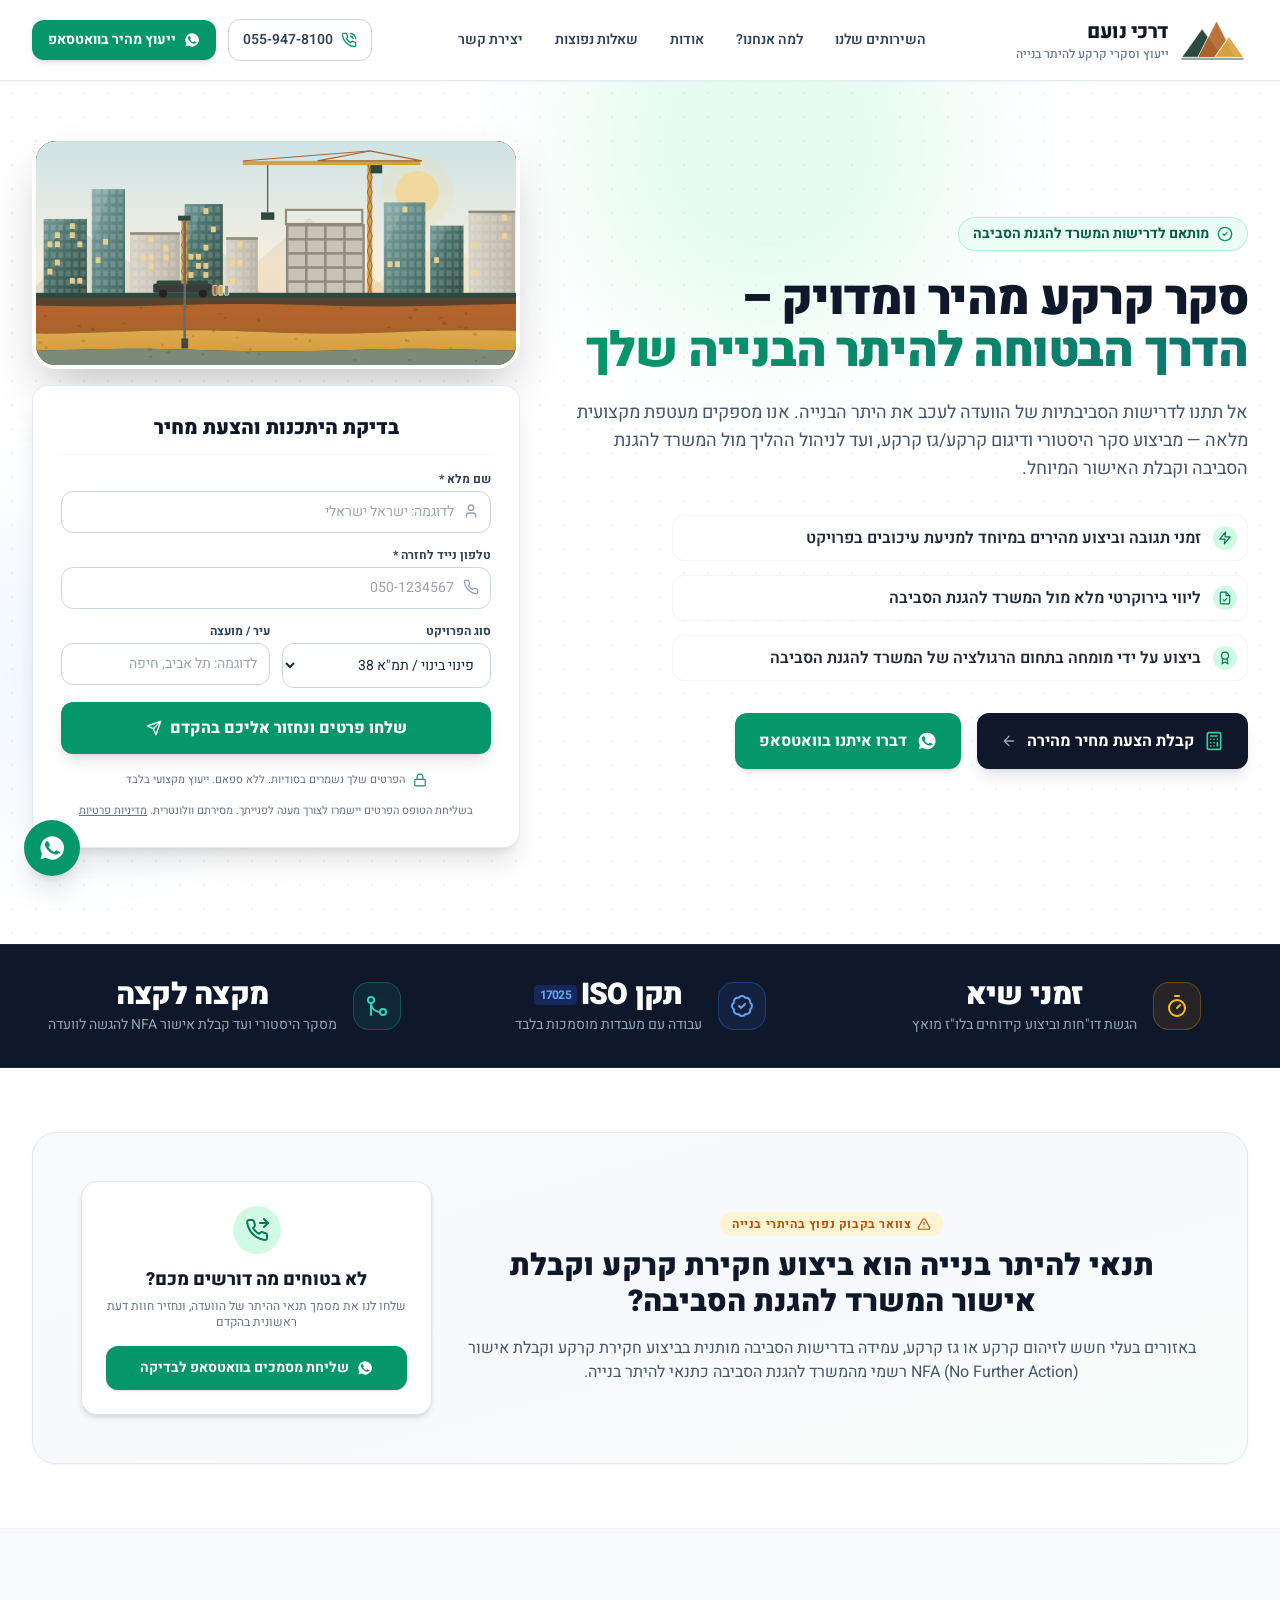
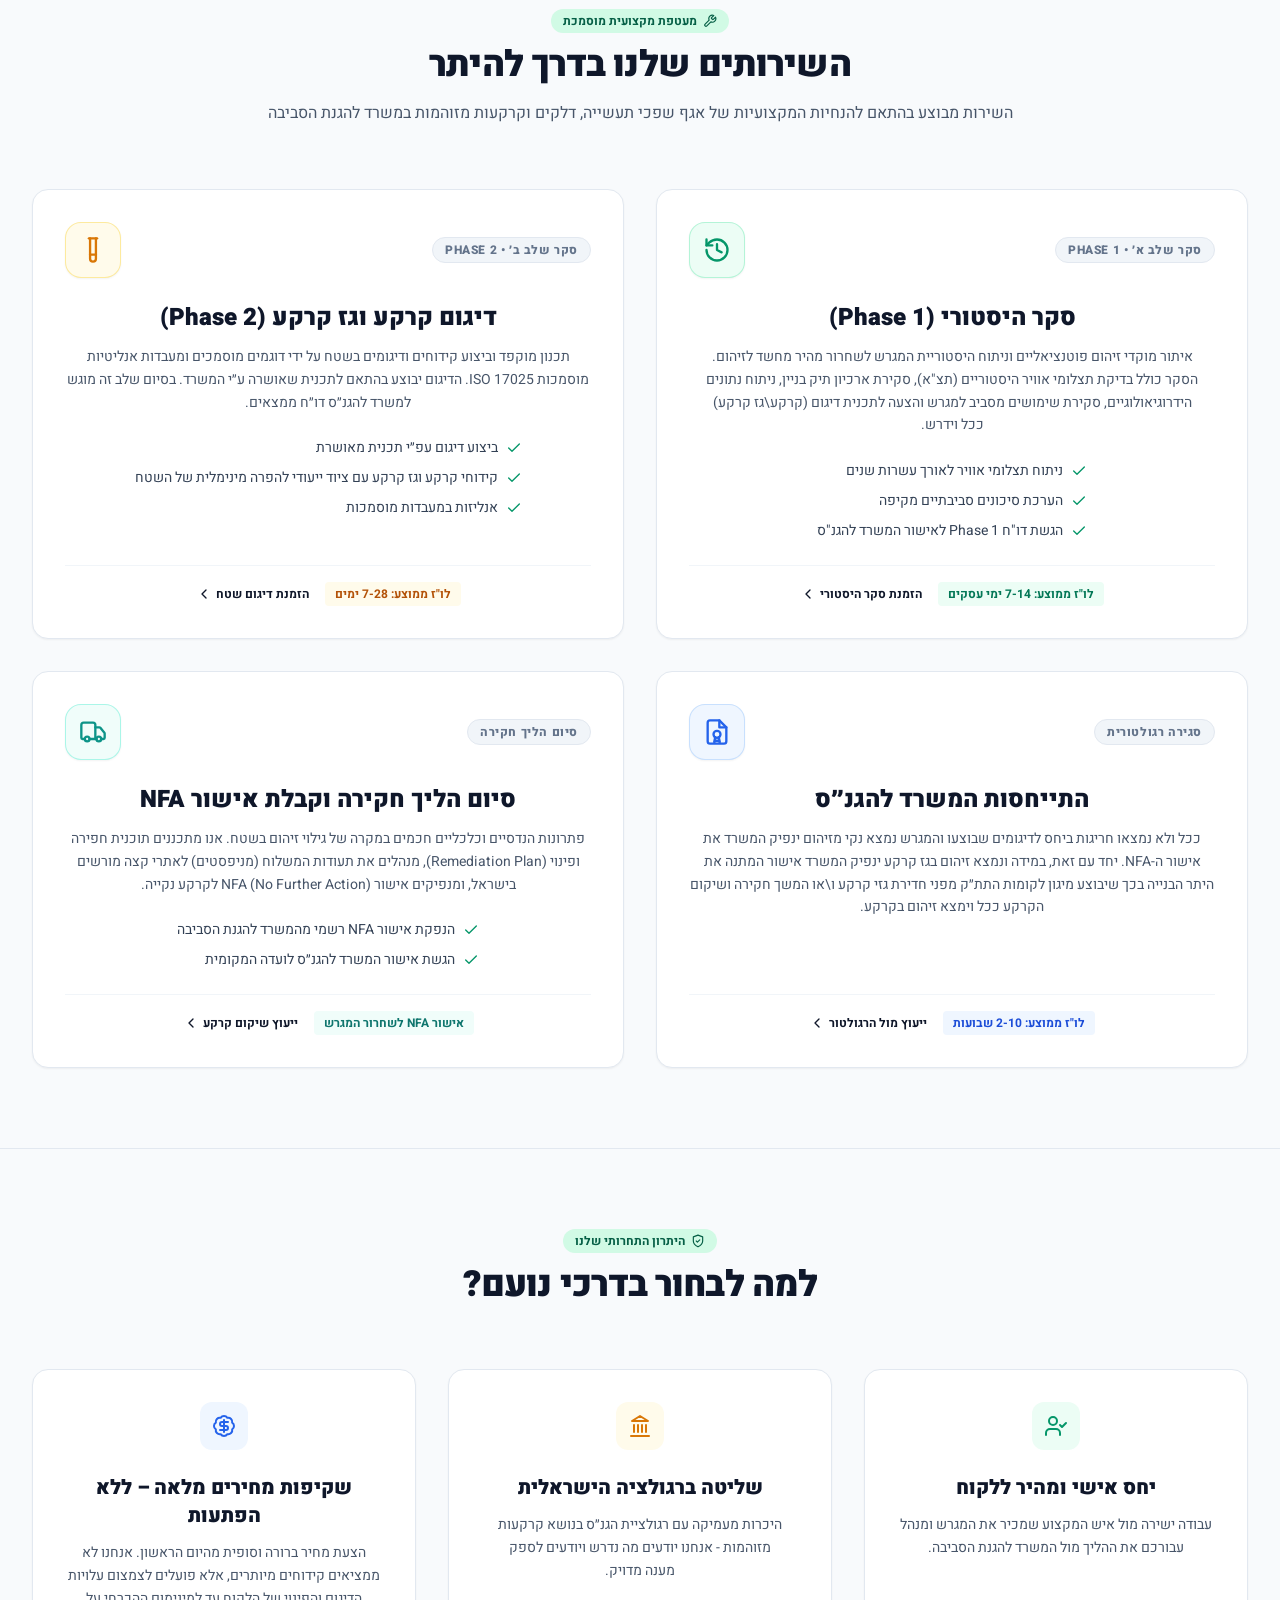
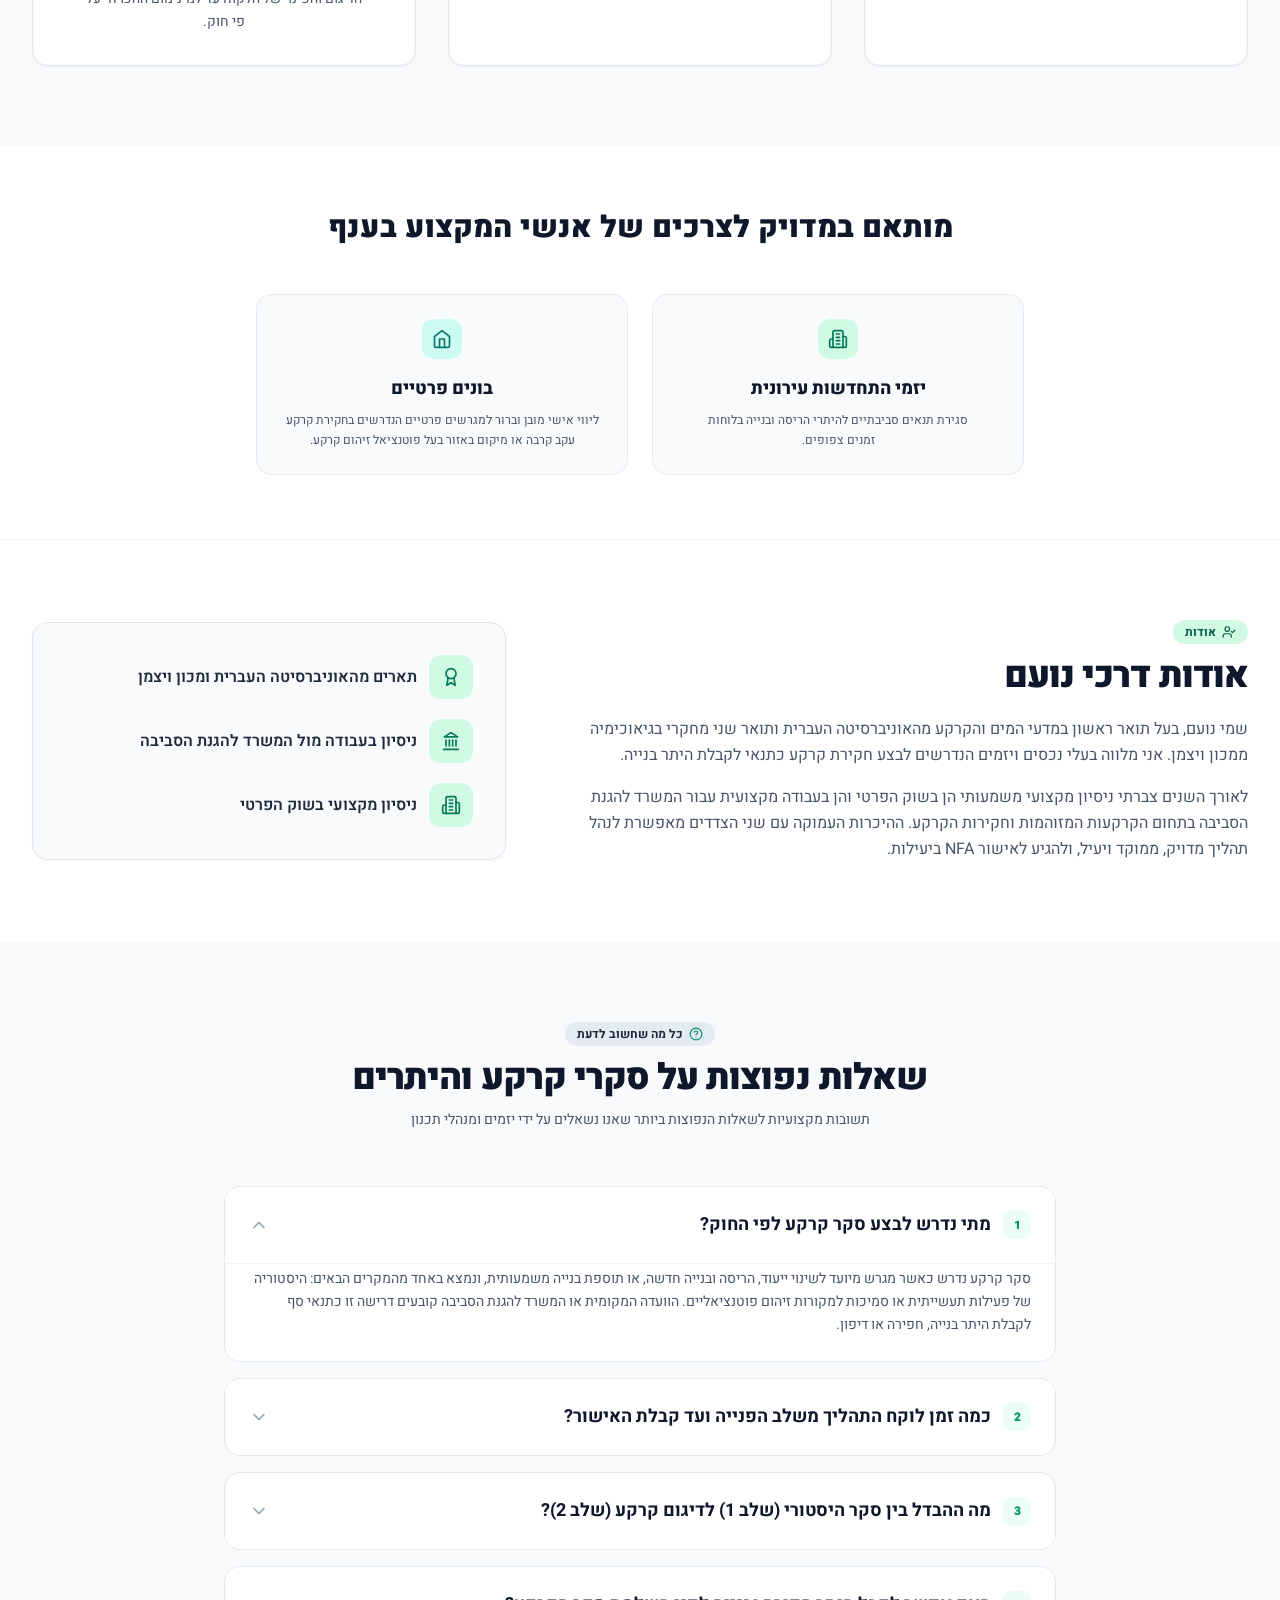
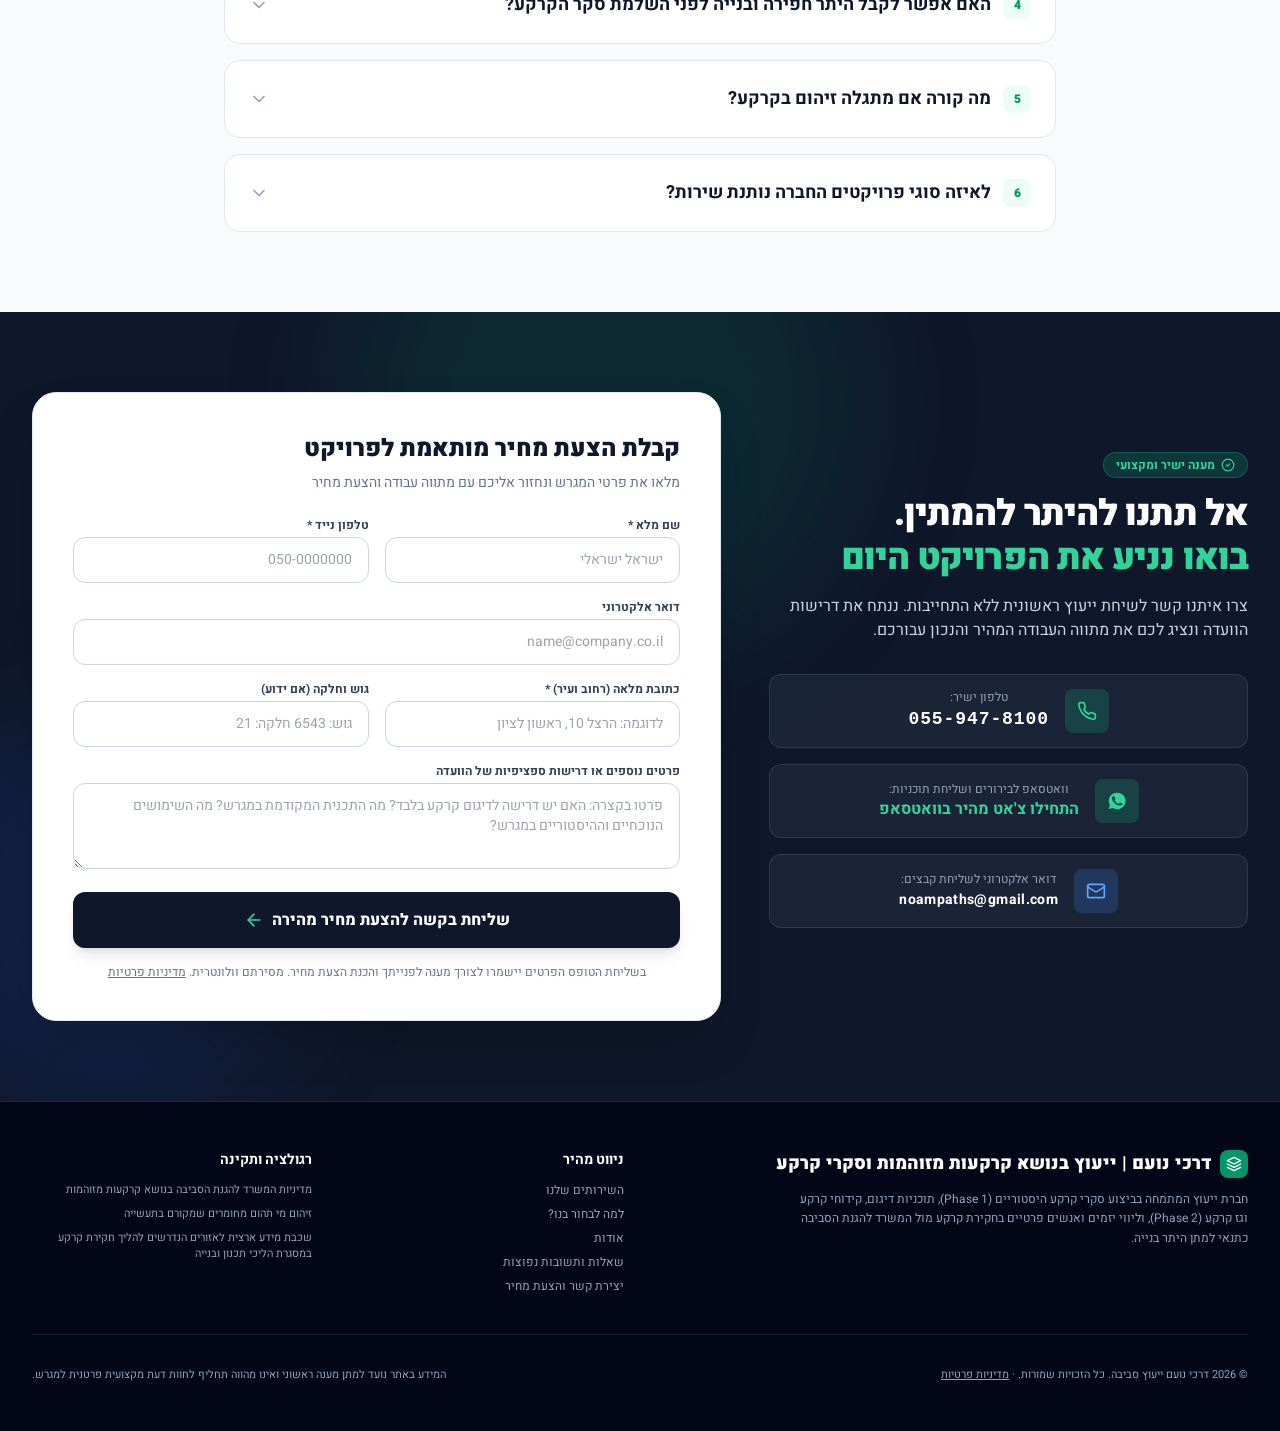
==== index.html @ 4645ff20 "Update About section text and credentials Co-Authored-By: Claude Sonnet 5.5 <noreply@anthropic.com> " ====
<!DOCTYPE html>
<html lang="he" dir="rtl" class="scroll-smooth">
<head>
  <meta charset="UTF-8">
  <meta name="viewport" content="width=device-width, initial-scale=1.0">
  <title>דרכי נועם | סקר קרקע וחקירת קרקע להיתר בנייה – אישור NFA</title>
  <meta name="description" content="ליווי מלא בסקר היסטורי, דיגום קרקע וגז קרקע מול המשרד להגנת הסביבה עד לקבלת אישור NFA כתנאי להיתר בנייה. השאירו פרטים לקבלת הצעת מחיר מהירה.">
  <meta name="robots" content="index, follow, max-image-preview:large">
  <meta name="theme-color" content="#0f172a">
  <link rel="canonical" href="https://noampaths.co.il/">
  <link rel="icon" href="data:image/svg+xml,%3Csvg xmlns=%22http://www.w3.org/2000/svg%22 viewBox=%2210 56 710 450%22%3E%0A  %3Cdefs%3E%0A    %3CclipPath id=%22cu%22%3E%3Cpolygon points=%22410,66 519,283 385,474 205,474%22/%3E%3C/clipPath%3E%0A    %3CclipPath id=%22go%22%3E%3Cpolygon points=%22549,250 707,474 392,474%22/%3E%3C/clipPath%3E%0A  %3C/defs%3E%0A  %3Cpolygon points=%22247,158 313,247 200,474 21,474%22 fill=%22#2e4a3f%22/%3E%0A  %3Cpolygon points=%22410,66 519,283 385,474 205,474%22 fill=%22#bb733c%22/%3E%0A  %3Cpolygon points=%22318,252 428,408 385,474 150,474 150,252%22 fill=%22#a9622c%22 clip-path=%22url(#cu)%22/%3E%0A  %3Cpolygon points=%22549,250 707,474 392,474%22 fill=%22#d69f3f%22/%3E%0A  %3Cpolygon points=%22523,290 613,474 720,474 720,250 549,250%22 fill=%22#dba94f%22 clip-path=%22url(#go)%22/%3E%0A  %3Crect x=%2215%22 y=%22489%22 width=%22698%22 height=%2211%22 fill=%22#2e4a3f%22/%3E%0A%3C/svg%3E">

  <!-- Open Graph / שיתוף בוואטסאפ ובפייסבוק -->
  <meta property="og:type" content="website">
  <meta property="og:locale" content="he_IL">
  <meta property="og:site_name" content="דרכי נועם">
  <meta property="og:title" content="דרכי נועם | סקר קרקע וחקירת קרקע להיתר בנייה – אישור NFA">
  <meta property="og:description" content="ליווי מלא בסקר היסטורי, דיגום קרקע וגז קרקע מול המשרד להגנת הסביבה עד לקבלת אישור NFA כתנאי להיתר בנייה. השאירו פרטים לקבלת הצעת מחיר מהירה.">
  <meta property="og:url" content="https://noampaths.co.il/">
  <meta property="og:image" content="https://noampaths.co.il/og-image.png">
  <meta name="twitter:card" content="summary_large_image">
  <meta name="twitter:title" content="דרכי נועם | סקר קרקע וחקירת קרקע להיתר בנייה – אישור NFA">
  <meta name="twitter:description" content="ליווי מלא בסקר היסטורי, דיגום קרקע וגז קרקע מול המשרד להגנת הסביבה עד לקבלת אישור NFA כתנאי להיתר בנייה. השאירו פרטים לקבלת הצעת מחיר מהירה.">
  <meta name="twitter:image" content="https://noampaths.co.il/og-image.png">

  <!-- נתונים מובנים לגוגל -->
  <script type="application/ld+json">
{
  "@context": "https://schema.org",
  "@type": "ProfessionalService",
  "name": "דרכי נועם",
  "description": "ליווי מלא בסקר היסטורי, דיגום קרקע וגז קרקע מול המשרד להגנת הסביבה עד לקבלת אישור NFA כתנאי להיתר בנייה. השאירו פרטים לקבלת הצעת מחיר מהירה.",
  "url": "https://noampaths.co.il/",
  "image": "https://noampaths.co.il/og-image.png",
  "email": "noampaths@gmail.com",
  "telephone": "+972-55-947-8100",
  "inLanguage": "he",
  "areaServed": {
    "@type": "Country",
    "name": "ישראל"
  },
  "serviceType": [
    "סקר היסטורי (Phase 1)",
    "דיגום קרקע וגז קרקע (Phase 2)",
    "ליווי מול המשרד להגנת הסביבה וקבלת אישור NFA"
  ],
  "knowsAbout": [
    "קרקעות מזוהמות",
    "גז קרקע",
    "חקירת קרקע",
    "אישור NFA",
    "היתר בנייה"
  ]
}
  </script>
  <script type="application/ld+json">
{
  "@context": "https://schema.org",
  "@type": "FAQPage",
  "mainEntity": [
    {
      "@type": "Question",
      "name": "מתי נדרש לבצע סקר קרקע לפי החוק?",
      "acceptedAnswer": {
        "@type": "Answer",
        "text": "סקר קרקע נדרש כאשר מגרש מיועד לשינוי ייעוד, הריסה ובנייה חדשה, או תוספת בנייה משמעותית, ונמצא באחד מהמקרים הבאים: היסטוריה של פעילות תעשייתית או סמיכות למקורות זיהום פוטנציאליים. הוועדה המקומית או המשרד להגנת הסביבה קובעים דרישה זו כתנאי סף לקבלת היתר בנייה, חפירה או דיפון."
      }
    },
    {
      "@type": "Question",
      "name": "כמה זמן לוקח התהליך משלב הפנייה ועד קבלת האישור?",
      "acceptedAnswer": {
        "@type": "Answer",
        "text": "סקר היסטורי (שלב 1) אורך בדרך כלל בין 7 ל-14 ימי עסקים מרגע קבלת כל החומרים. במידה והסקר ההיסטורי משחרר את האתר מחשד לזיהום – ניתן לקבל אישור רגולטורי מהיר. במידה ונדרש שלב דיגומים (שלב 2), התהליך כולל תוכנית דיגום, קידוחי שטח ובדיקות מעבדה, ועלול להוסיף עוד מספר שבועות עבור ביצוע הדיגומים וקבלת האישור הסופי של המשרד להגנ״ס. אנו עושים מאמץ מירבי לקצר את הזמנים למינימום האפשרי."
      }
    },
    {
      "@type": "Question",
      "name": "מה ההבדל בין סקר היסטורי (שלב 1) לדיגום קרקע (שלב 2)?",
      "acceptedAnswer": {
        "@type": "Answer",
        "text": "סקר היסטורי (Phase 1): איסוף נתונים ארכיוניים, תצלומי אוויר, היתרי בנייה ותיעוד שימושי עבר ללא פעולות פיזיות בקרקע. מטרתו לברר האם קיים חשד ממשי לזיהום. דיגום קרקע וגז (Phase 2): מתבצע רק כאשר הסקר ההיסטורי העלה חשד לזיהום. הוא כולל קידוחים פיזיים, נטילת דגימות קרקע וגז קרקע וביצוע אנליזות כימיות במעבדה מוסמכת."
      }
    },
    {
      "@type": "Question",
      "name": "האם אפשר לקבל היתר חפירה ובנייה לפני השלמת סקר הקרקע?",
      "acceptedAnswer": {
        "@type": "Answer",
        "text": "ברוב המקרים לא. הוועדות המקומיות והמשרד להגנת הסביבה דורשים אישור סביבתי מקדמי לפני שמאפשרים חפירה באתר, מחשש שחפירה בלתי מבוקרת תפיץ זיהום או תפגע בעובדים ובתושבי הסביבה. עם זאת, בליווי מקצועי נכון, ניתן להגיש בקשה למתווה מואץ של פיקוח במהלך החפירה ולחסוך עיכובים."
      }
    },
    {
      "@type": "Question",
      "name": "מה קורה אם מתגלה זיהום בקרקע?",
      "acceptedAnswer": {
        "@type": "Answer",
        "text": "אין סיבה להילחץ! אם נמצא זיהום בגז קרקע אז לרוב תנאי להיתר בנייה יהיה ביצוע איטום הקומות התת-קרקעיות בהתאם למפרט הגנ״ס. אם נמצא זיהום קרקע, אז הקרקע המזוהמת תפונה לאתר ייעודי בהתאם לתכנית שיקום שתאושר על ידי המשרד להגנ״ס ובסוף התהליך יבוצע דיגום המוודא שכל הקרקע המזוהמת אכן נחפרה מהאתר."
      }
    },
    {
      "@type": "Question",
      "name": "לאיזה סוגי פרויקטים החברה נותנת שירות?",
      "acceptedAnswer": {
        "@type": "Answer",
        "text": "החברה נותנת שירות עבור פרויקטי מגורים בלבד, בדגש על בנייה פרטית באזורים הנדרשים בחקירת קרקע."
      }
    }
  ]
}
  </script>
  
  <!-- Google Fonts: Heebo -->
  <link rel="preconnect" href="https://fonts.googleapis.com">
  <link rel="preconnect" href="https://fonts.gstatic.com" crossorigin>
  <link href="https://fonts.googleapis.com/css2?family=Heebo:wght@400;500;600;700;800;900&display=swap" rel="stylesheet">
  
  <!-- עיצוב: קובץ CSS מוכן (נוצר בפקודה ב-README) -->
  <link rel="stylesheet" href="tailwind.css">

  <style>
    body {
      font-family: 'Heebo', sans-serif;
    }

    /* Even out line lengths in paragraphs (avoids very short last lines) */
    p { text-wrap: pretty; }
    
    /* Subtle dot grid pattern */
    .bg-grid-pattern {
      background-image: radial-gradient(rgba(15, 23, 42, 0.06) 1px, transparent 1px);
      background-size: 24px 24px;
    }

    /* Pulse animation for WhatsApp badge */
    @keyframes pulse-ring {
      0% { transform: scale(0.95); box-shadow: 0 0 0 0 rgba(5, 150, 105, 0.7); }
      70% { transform: scale(1); box-shadow: 0 0 0 12px rgba(5, 150, 105, 0); }
      100% { transform: scale(0.95); box-shadow: 0 0 0 0 rgba(5, 150, 105, 0); }
    }
    .pulse-ring {
      animation: pulse-ring 2.2s infinite cubic-bezier(0.45, 0, 0.55, 1);
    }

    /* Custom accordion styles */
    details summary::-webkit-details-marker {
      display: none;
    }
  </style>
</head>
<body class="bg-white text-slate-800 antialiased selection:bg-emerald-500 selection:text-white">

  <!-- ================= 1. STICKY HEADER (NAVBAR) ================= -->
  <header class="sticky top-0 z-40 backdrop-blur-md bg-white/95 border-b border-slate-200/80 transition-all duration-300 shadow-sm" id="mainHeader">
    <div class="max-w-7xl mx-auto px-4 sm:px-6 lg:px-8">
      <div class="flex items-center justify-between h-20 gap-4">
        
        <!-- Logo (Right Side) -->
        <a href="#" class="flex items-center gap-3 group focus:outline-none focus:ring-2 focus:ring-emerald-500 rounded-lg p-1 shrink-0 whitespace-nowrap">
          <svg xmlns="http://www.w3.org/2000/svg" viewBox="10 56 710 450" role="img" aria-label="לוגו דרכי נועם" class="h-10 w-auto group-hover:scale-105 transition-transform">
  <defs>
    <clipPath id="hcu"><polygon points="410,66 519,283 385,474 205,474"/></clipPath>
    <clipPath id="hgo"><polygon points="549,250 707,474 392,474"/></clipPath>
  </defs>
  <polygon points="247,158 313,247 200,474 21,474" fill="#2e4a3f" stroke="#fff" stroke-width="5" stroke-linejoin="round"/>
  <polygon points="410,66 519,283 385,474 205,474" fill="#bb733c" stroke="#fff" stroke-width="5" stroke-linejoin="round"/>
  <polygon points="318,252 428,408 385,474 150,474 150,252" fill="#a9622c" clip-path="url(#hcu)"/>
  <polygon points="549,250 707,474 392,474" fill="#d69f3f" stroke="#fff" stroke-width="5" stroke-linejoin="round"/>
  <polygon points="523,290 613,474 720,474 720,250 549,250" fill="#dba94f" clip-path="url(#hgo)"/>
  <rect x="15" y="489" width="698" height="11" fill="#2e4a3f"/>
</svg>
          <div class="flex flex-col">
            <span class="text-xl font-extrabold text-slate-900 tracking-tight flex items-center gap-1">
              דרכי נועם
            </span>
            <span class="text-xs text-slate-500 font-medium">ייעוץ וסקרי קרקע להיתר בנייה</span>
          </div>
        </a>

        <!-- Desktop Navigation Links (Center) -->
        <nav class="hidden xl:flex items-center gap-8" aria-label="ניווט ראשי">
          <a href="#services" class="text-sm font-semibold text-slate-700 hover:text-emerald-600 transition-colors py-1 whitespace-nowrap">השירותים שלנו</a>
          <a href="#why-us" class="text-sm font-semibold text-slate-700 hover:text-emerald-600 transition-colors py-1 whitespace-nowrap">למה אנחנו?</a>
          <a href="#about" class="text-sm font-semibold text-slate-700 hover:text-emerald-600 transition-colors py-1 whitespace-nowrap">אודות</a>
          <a href="#faq" class="text-sm font-semibold text-slate-700 hover:text-emerald-600 transition-colors py-1 whitespace-nowrap">שאלות נפוצות</a>
          <a href="#contact" class="text-sm font-semibold text-slate-700 hover:text-emerald-600 transition-colors py-1 whitespace-nowrap">יצירת קשר</a>
        </nav>

        <!-- CTAs (Left Side) -->
        <div class="hidden sm:flex items-center gap-3 shrink-0">
          <!-- Direct Phone Button -->
          <a href="tel:0559478100" class="inline-flex items-center gap-2 px-3.5 py-2.5 rounded-xl border border-slate-300 text-slate-700 hover:text-slate-900 hover:border-slate-400 font-semibold text-sm transition bg-white shadow-xs whitespace-nowrap">
            <svg xmlns="http://www.w3.org/2000/svg" viewBox="0 0 24 24" fill="none" stroke="currentColor" stroke-width="2" stroke-linecap="round" stroke-linejoin="round" aria-hidden="true" class="w-4 h-4 text-emerald-600"><path d="M22 16.92v3a2 2 0 0 1-2.18 2 19.79 19.79 0 0 1-8.63-3.07 19.5 19.5 0 0 1-6-6 19.79 19.79 0 0 1-3.07-8.67A2 2 0 0 1 4.11 2h3a2 2 0 0 1 2 1.72 12.84 12.84 0 0 0 .7 2.81 2 2 0 0 1-.45 2.11L8.09 9.91a16 16 0 0 0 6 6l1.27-1.27a2 2 0 0 1 2.11-.45 12.84 12.84 0 0 0 2.81.7A2 2 0 0 1 22 16.92z"/><path d="M14.05 2a9 9 0 0 1 8 7.94"/><path d="M14.05 6A5 5 0 0 1 18 10"/></svg>
            <span dir="ltr" class="whitespace-nowrap">055-947-8100</span>
          </a>

          <!-- Primary WhatsApp CTA -->
          <a href="https://wa.me/972559478100?text=%D7%94%D7%99%D7%99%20%D7%93%D7%A8%D7%9B%D7%99%20%D7%A0%D7%95%D7%A2%D7%9D%2C%20%D7%90%D7%A0%D7%99%20%D7%A6%D7%A8%D7%99%D7%9A%20%D7%A1%D7%A7%D7%A8%20%D7%A7%D7%A8%D7%A7%D7%A2%20%D7%9C%D7%94%D7%99%D7%AA%D7%A8%20%D7%91%D7%A0%D7%99%D7%99%D7%94%20%D7%95%D7%90%D7%A9%D7%9E%D7%97%20%D7%9C%D7%A4%D7%A8%D7%98%D7%99%D7%9D" 
             target="_blank" rel="noopener noreferrer"
             class="inline-flex items-center gap-2 px-4 py-2.5 rounded-xl bg-emerald-600 hover:bg-emerald-700 text-white font-bold text-sm shadow-md hover:shadow-lg transition-all duration-200 transform hover:-translate-y-0.5 whitespace-nowrap">
            <svg xmlns="http://www.w3.org/2000/svg" viewBox="0 0 24 24" fill="currentColor" aria-hidden="true" class="w-4 h-4"><path d="M12 2a10 10 0 0 0-8.6 15l-1.3 4.7 4.8-1.3A10 10 0 1 0 12 2Zm5.6 14.2c-.2.7-1.3 1.3-1.9 1.3-.5 0-1.1.2-3.6-.8-3-1.3-4.9-4.4-5-4.6-.2-.2-1.2-1.6-1.2-3s.8-2.1 1-2.4c.3-.3.6-.4.8-.4h.6c.2 0 .4 0 .7.5l1 2.3c.1.2.2.4 0 .7l-.4.6-.3.3c-.1.2-.3.4-.1.7.2.3.8 1.4 1.8 2.3 1.3 1.1 2.3 1.5 2.6 1.6.3.2.5.1.7-.1l.9-1c.2-.3.4-.2.7-.1l2.2 1c.3.2.5.3.6.4.1.2.1.8-.1 1.5Z"/></svg>
            <span>ייעוץ מהיר בוואטסאפ</span>
          </a>
        </div>

        <!-- Mobile Menu Toggle Button -->
        <button type="button" id="mobileMenuBtn" aria-label="פתח תפריט ניווט" class="xl:hidden p-2 rounded-lg text-slate-700 hover:text-slate-900 hover:bg-slate-100 focus:outline-none focus:ring-2 focus:ring-emerald-500">
          <svg xmlns="http://www.w3.org/2000/svg" viewBox="0 0 24 24" fill="none" stroke="currentColor" stroke-width="2" stroke-linecap="round" stroke-linejoin="round" aria-hidden="true" id="menuIcon" class="w-6 h-6"><line x1="4" x2="20" y1="12" y2="12"/><line x1="4" x2="20" y1="6" y2="6"/><line x1="4" x2="20" y1="18" y2="18"/></svg>
        </button>
      </div>
    </div>

    <!-- Mobile Drawer Menu -->
    <div id="mobileMenu" aria-label="תפריט נייד" class="hidden xl:hidden border-t border-slate-200 bg-white/98 px-4 pt-3 pb-6 shadow-xl">
      <div class="flex flex-col gap-3">
        <a href="#services" class="mobile-nav-link text-base font-semibold text-slate-800 hover:text-emerald-600 py-2 border-b border-slate-100">השירותים שלנו</a>
        <a href="#why-us" class="mobile-nav-link text-base font-semibold text-slate-800 hover:text-emerald-600 py-2 border-b border-slate-100">למה אנחנו?</a>
        <a href="#about" class="mobile-nav-link text-base font-semibold text-slate-800 hover:text-emerald-600 py-2 border-b border-slate-100">אודות</a>
        <a href="#faq" class="mobile-nav-link text-base font-semibold text-slate-800 hover:text-emerald-600 py-2 border-b border-slate-100">שאלות נפוצות</a>
        <a href="#contact" class="mobile-nav-link text-base font-semibold text-slate-800 hover:text-emerald-600 py-2 border-b border-slate-100">יצירת קשר</a>
        
        <div class="flex flex-col gap-2.5 pt-3">
          <a href="tel:0559478100" class="w-full inline-flex items-center justify-center gap-2 py-3 rounded-xl border border-slate-300 font-bold text-slate-800 bg-slate-50">
            <svg xmlns="http://www.w3.org/2000/svg" viewBox="0 0 24 24" fill="none" stroke="currentColor" stroke-width="2" stroke-linecap="round" stroke-linejoin="round" aria-hidden="true" class="w-4 h-4 text-emerald-600"><path d="M22 16.92v3a2 2 0 0 1-2.18 2 19.79 19.79 0 0 1-8.63-3.07 19.5 19.5 0 0 1-6-6 19.79 19.79 0 0 1-3.07-8.67A2 2 0 0 1 4.11 2h3a2 2 0 0 1 2 1.72 12.84 12.84 0 0 0 .7 2.81 2 2 0 0 1-.45 2.11L8.09 9.91a16 16 0 0 0 6 6l1.27-1.27a2 2 0 0 1 2.11-.45 12.84 12.84 0 0 0 2.81.7A2 2 0 0 1 22 16.92z"/><path d="M14.05 2a9 9 0 0 1 8 7.94"/><path d="M14.05 6A5 5 0 0 1 18 10"/></svg>
            <span>חייגו: 055-947-8100</span>
          </a>
          <a href="https://wa.me/972559478100?text=%D7%94%D7%99%D7%99%2C%20%D7%90%D7%A0%D7%99%20%D7%A6%D7%A8%D7%99%D7%9A%20%D7%A1%D7%A7%D7%A8%20%D7%A7%D7%A8%D7%A7%D7%A2%20%D7%9C%D7%94%D7%99%D7%AA%D7%A8%20%D7%91%D7%A0%D7%99%D7%99%D7%94" 
             target="_blank" rel="noopener noreferrer"
             class="w-full inline-flex items-center justify-center gap-2 py-3 rounded-xl bg-emerald-600 text-white font-bold shadow-md">
            <svg xmlns="http://www.w3.org/2000/svg" viewBox="0 0 24 24" fill="currentColor" aria-hidden="true" class="w-5 h-5"><path d="M12 2a10 10 0 0 0-8.6 15l-1.3 4.7 4.8-1.3A10 10 0 1 0 12 2Zm5.6 14.2c-.2.7-1.3 1.3-1.9 1.3-.5 0-1.1.2-3.6-.8-3-1.3-4.9-4.4-5-4.6-.2-.2-1.2-1.6-1.2-3s.8-2.1 1-2.4c.3-.3.6-.4.8-.4h.6c.2 0 .4 0 .7.5l1 2.3c.1.2.2.4 0 .7l-.4.6-.3.3c-.1.2-.3.4-.1.7.2.3.8 1.4 1.8 2.3 1.3 1.1 2.3 1.5 2.6 1.6.3.2.5.1.7-.1l.9-1c.2-.3.4-.2.7-.1l2.2 1c.3.2.5.3.6.4.1.2.1.8-.1 1.5Z"/></svg>
            <span>ייעוץ מהיר בוואטסאפ</span>
          </a>
        </div>
      </div>
    </div>
  </header>

  <main id="main">
  <!-- ================= 2. HERO SECTION ================= -->
  <section class="relative bg-gradient-to-b from-slate-50 via-white to-slate-50 pt-8 pb-16 lg:pt-14 lg:pb-24 overflow-hidden bg-grid-pattern">
    <!-- Ambient glow decorative blobs -->
    <div class="absolute -top-32 right-1/4 w-96 h-96 bg-emerald-200/30 rounded-full blur-3xl pointer-events-none"></div>
    <div class="absolute top-1/2 -left-20 w-80 h-80 bg-blue-200/20 rounded-full blur-3xl pointer-events-none"></div>

    <div class="max-w-7xl mx-auto px-4 sm:px-6 lg:px-8 relative">
      <div class="grid grid-cols-1 lg:grid-cols-12 gap-12 lg:gap-8 items-center">
        
        <!-- Right Column (Copy + Quick Action) - 7 cols on desktop -->
        <div class="lg:col-span-7 flex flex-col items-start text-right">
          
          <!-- Trust Badge (Floating Pill) -->
          <div class="inline-flex items-center gap-2 px-3.5 py-1.5 rounded-full bg-emerald-50 border border-emerald-200/80 text-emerald-800 text-xs sm:text-sm font-bold mb-6 shadow-xs">
            <svg xmlns="http://www.w3.org/2000/svg" viewBox="0 0 24 24" fill="none" stroke="currentColor" stroke-width="2" stroke-linecap="round" stroke-linejoin="round" aria-hidden="true" class="w-4 h-4 text-emerald-600"><circle cx="12" cy="12" r="10"/><path d="m9 12 2 2 4-4"/></svg>
            <span>מותאם לדרישות המשרד להגנת הסביבה</span>
          </div>

          <!-- H1 Headline -->
          <h1 class="text-3xl sm:text-4xl lg:text-5xl font-black text-slate-900 tracking-tight leading-[1.2] mb-6">
            סקר קרקע מהיר ומדויק – 
            <span class="text-transparent bg-clip-text bg-gradient-to-r from-emerald-600 to-teal-700 block mt-1">
              הדרך הבטוחה להיתר הבנייה שלך
            </span>
          </h1>

          <!-- Sub-headline -->
          <p class="text-base sm:text-lg text-slate-600 leading-relaxed max-w-2xl mb-8">
            אל תתנו לדרישות הסביבתיות של הוועדה לעכב את היתר הבנייה. אנו מספקים מעטפת מקצועית מלאה — מביצוע סקר היסטורי ודיגום קרקע/גז קרקע, ועד לניהול ההליך מול המשרד להגנת הסביבה וקבלת האישור המיוחל.
          </p>

          <!-- Bullet Points with checkmark icons -->
          <div class="space-y-3.5 mb-8 w-full max-w-xl">
            <div class="flex items-center justify-start gap-3 text-right bg-white/70 backdrop-blur-xs p-2.5 rounded-xl border border-slate-100 shadow-2xs">
              <div class="w-6 h-6 rounded-full bg-emerald-100 text-emerald-700 flex items-center justify-center shrink-0">
                <svg xmlns="http://www.w3.org/2000/svg" viewBox="0 0 24 24" fill="none" stroke="currentColor" stroke-width="2" stroke-linecap="round" stroke-linejoin="round" aria-hidden="true" class="w-3.5 h-3.5"><path d="M13 2 3 14h9l-1 8 10-12h-9l1-8z"/></svg>
              </div>
              <span class="text-sm sm:text-base font-semibold text-slate-800">
                זמני תגובה וביצוע מהירים במיוחד למניעת עיכובים בפרויקט
              </span>
            </div>

            <div class="flex items-center justify-start gap-3 text-right bg-white/70 backdrop-blur-xs p-2.5 rounded-xl border border-slate-100 shadow-2xs">
              <div class="w-6 h-6 rounded-full bg-emerald-100 text-emerald-700 flex items-center justify-center shrink-0">
                <svg xmlns="http://www.w3.org/2000/svg" viewBox="0 0 24 24" fill="none" stroke="currentColor" stroke-width="2" stroke-linecap="round" stroke-linejoin="round" aria-hidden="true" class="w-3.5 h-3.5"><path d="M14 2H6a2 2 0 0 0-2 2v16a2 2 0 0 0 2 2h12a2 2 0 0 0 2-2V8z"/><path d="M14 2v6h6"/><path d="m9 15 2 2 4-4"/></svg>
              </div>
              <span class="text-sm sm:text-base font-semibold text-slate-800">
                ליווי בירוקרטי מלא מול המשרד להגנת הסביבה
              </span>
            </div>

            <div class="flex items-center justify-start gap-3 text-right bg-white/70 backdrop-blur-xs p-2.5 rounded-xl border border-slate-100 shadow-2xs">
              <div class="w-6 h-6 rounded-full bg-emerald-100 text-emerald-700 flex items-center justify-center shrink-0">
                <svg xmlns="http://www.w3.org/2000/svg" viewBox="0 0 24 24" fill="none" stroke="currentColor" stroke-width="2" stroke-linecap="round" stroke-linejoin="round" aria-hidden="true" class="w-3.5 h-3.5"><circle cx="12" cy="8" r="6"/><path d="M15.477 12.89 17 22l-5-3-5 3 1.523-9.11"/></svg>
              </div>
              <span class="text-sm sm:text-base font-semibold text-slate-800">
                ביצוע על ידי מומחה בתחום הרגולציה של המשרד להגנת הסביבה
              </span>
            </div>
          </div>

          <!-- Dual CTA Buttons -->
          <div class="flex flex-col sm:flex-row items-stretch sm:items-center gap-4 w-full sm:w-auto">
            <a href="#quick-form" class="inline-flex items-center justify-center gap-2.5 px-6 py-4 rounded-xl bg-slate-900 hover:bg-slate-800 text-white font-bold text-base shadow-lg hover:shadow-xl transition-all transform hover:-translate-y-0.5 group">
              <svg xmlns="http://www.w3.org/2000/svg" viewBox="0 0 24 24" fill="none" stroke="currentColor" stroke-width="2" stroke-linecap="round" stroke-linejoin="round" aria-hidden="true" class="w-5 h-5 text-emerald-400 group-hover:scale-110 transition-transform"><rect width="16" height="20" x="4" y="2" rx="2"/><line x1="8" x2="16" y1="6" y2="6"/><line x1="16" x2="16" y1="14" y2="18"/><path d="M16 10h.01"/><path d="M12 10h.01"/><path d="M8 10h.01"/><path d="M12 14h.01"/><path d="M8 14h.01"/><path d="M12 18h.01"/><path d="M8 18h.01"/></svg>
              <span>קבלת הצעת מחיר מהירה</span>
              <svg xmlns="http://www.w3.org/2000/svg" viewBox="0 0 24 24" fill="none" stroke="currentColor" stroke-width="2" stroke-linecap="round" stroke-linejoin="round" aria-hidden="true" class="w-4 h-4 text-slate-400 group-hover:translate-x-1 transition-transform"><path d="M19 12H5"/><path d="m12 19-7-7 7-7"/></svg>
            </a>

            <a href="https://wa.me/972559478100?text=%D7%94%D7%99%D7%99%2C%20%D7%90%D7%A0%D7%99%20%D7%A6%D7%A8%D7%99%D7%9A%20%D7%A1%D7%A7%D7%A8%20%D7%A7%D7%A8%D7%A7%D7%A2%20%D7%9C%D7%94%D7%99%D7%AA%D7%A8%20%D7%91%D7%A0%D7%99%D7%99%D7%94%20%D7%95%D7%90%D7%A9%D7%9E%D7%97%20%D7%9C%D7%99%D7%99%D7%A2%D7%95%D7%A5" 
               target="_blank" rel="noopener noreferrer"
               class="inline-flex items-center justify-center gap-2.5 px-6 py-4 rounded-xl bg-emerald-600 hover:bg-emerald-700 text-white font-bold text-base shadow-md hover:shadow-lg transition-all transform hover:-translate-y-0.5">
              <svg xmlns="http://www.w3.org/2000/svg" viewBox="0 0 24 24" fill="currentColor" aria-hidden="true" class="w-5 h-5"><path d="M12 2a10 10 0 0 0-8.6 15l-1.3 4.7 4.8-1.3A10 10 0 1 0 12 2Zm5.6 14.2c-.2.7-1.3 1.3-1.9 1.3-.5 0-1.1.2-3.6-.8-3-1.3-4.9-4.4-5-4.6-.2-.2-1.2-1.6-1.2-3s.8-2.1 1-2.4c.3-.3.6-.4.8-.4h.6c.2 0 .4 0 .7.5l1 2.3c.1.2.2.4 0 .7l-.4.6-.3.3c-.1.2-.3.4-.1.7.2.3.8 1.4 1.8 2.3 1.3 1.1 2.3 1.5 2.6 1.6.3.2.5.1.7-.1l.9-1c.2-.3.4-.2.7-.1l2.2 1c.3.2.5.3.6.4.1.2.1.8-.1 1.5Z"/></svg>
              <span>דברו איתנו בוואטסאפ</span>
            </a>
          </div>

        </div>

        <!-- Left Column (Visual + Lead Form Combo) - 5 cols on desktop -->
        <div class="lg:col-span-5 relative" id="quick-form">
          <div class="relative mx-auto max-w-md lg:max-w-none">
            
            <!-- Real Engineer Photo Background Card -->
            <div class="relative rounded-3xl overflow-hidden shadow-2xl border-4 border-white bg-slate-900 group">
              <svg xmlns="http://www.w3.org/2000/svg" viewBox="0 0 600 270" preserveAspectRatio="xMidYMid slice" class="w-full h-48 sm:h-56 block" role="img" aria-label="איור של אתר בנייה עם חתך קרקע ומתקן קידוח" xmlns:c2pa="http://c2pa.org/manifest">
<defs>
<linearGradient id="sky" x1="0" y1="0" x2="0" y2="1"><stop offset="0" stop-color="#cfe3e6"/><stop offset=".55" stop-color="#f6efdf"/><stop offset="1" stop-color="#f8e7c4"/></linearGradient>
<linearGradient id="glassA" x1="0" y1="0" x2="1" y2="1"><stop offset="0" stop-color="#5d8a87"/><stop offset="1" stop-color="#2e4a3f"/></linearGradient>
<linearGradient id="glassB" x1="0" y1="0" x2="1" y2="1"><stop offset="0" stop-color="#7fa5a3"/><stop offset="1" stop-color="#3f6660"/></linearGradient>
<linearGradient id="concrete" x1="0" y1="0" x2="1" y2="0"><stop offset="0" stop-color="#d9d4c8"/><stop offset="1" stop-color="#b9b3a5"/></linearGradient>
<linearGradient id="soil1" x1="0" y1="0" x2="0" y2="1"><stop offset="0" stop-color="#5b4630"/><stop offset="1" stop-color="#4a3926"/></linearGradient>
<linearGradient id="soil2" x1="0" y1="0" x2="0" y2="1"><stop offset="0" stop-color="#b5652b"/><stop offset="1" stop-color="#a9622c"/></linearGradient>
<linearGradient id="soil3" x1="0" y1="0" x2="0" y2="1"><stop offset="0" stop-color="#dba94f"/><stop offset="1" stop-color="#d69f3f"/></linearGradient>
<pattern id="win" width="9" height="11" patternUnits="userSpaceOnUse"><rect width="9" height="11" fill="none"/><rect x="1.5" y="2" width="6" height="7" fill="#ffffff" fill-opacity=".16"/></pattern>
<pattern id="win2" width="8" height="10" patternUnits="userSpaceOnUse"><rect x="1" y="1.5" width="6" height="7" fill="#ffffff" fill-opacity=".22"/></pattern>
<filter id="soft"><feGaussianBlur stdDeviation="2"/></filter>
</defs>
<rect width="600" height="270" fill="url(#sky)"/>
<circle cx="470" cy="62" r="26" fill="#f4d58d" opacity=".75"/><circle cx="470" cy="62" r="44" fill="#f4d58d" opacity=".18"/>
<polygon points="0,186 70,112 130,150 200,98 285,186" fill="#2e4a3f" opacity=".10"/>
<polygon points="230,186 340,92 440,186" fill="#b5652b" opacity=".10"/>
<polygon points="400,186 500,120 600,186" fill="#d69f3f" opacity=".12"/>
<rect x="20" y="94" width="52" height="92" fill="url(#glassA)"/>
<rect x="20" y="94" width="52" height="92" fill="url(#win)"/>
<rect x="20" y="94" width="52" height="92" fill="url(#glassA)" opacity="0"/>
<polygon points="20,94 48.6,94 20,140.0" fill="#ffffff" opacity=".10"/>
<rect x="51.5" y="99" width="6" height="7" fill="#f4d58d" opacity=".9"/>
<rect x="33.5" y="110" width="6" height="7" fill="#f4d58d" opacity=".9"/>
<rect x="51.5" y="110" width="6" height="7" fill="#f4d58d" opacity=".9"/>
<rect x="24.5" y="121" width="6" height="7" fill="#f4d58d" opacity=".9"/>
<rect x="33.5" y="121" width="6" height="7" fill="#f4d58d" opacity=".9"/>
<rect x="60.5" y="121" width="6" height="7" fill="#f4d58d" opacity=".9"/>
<rect x="33.5" y="143" width="6" height="7" fill="#f4d58d" opacity=".9"/>
<rect x="24.5" y="154" width="6" height="7" fill="#f4d58d" opacity=".9"/>
<rect x="51.5" y="165" width="6" height="7" fill="#f4d58d" opacity=".9"/>
<rect x="60.5" y="165" width="6" height="7" fill="#f4d58d" opacity=".9"/>
<rect x="78" y="58" width="40" height="128" fill="url(#glassB)"/>
<rect x="78" y="58" width="40" height="128" fill="url(#win)"/>
<rect x="78" y="58" width="40" height="128" fill="url(#glassA)" opacity="0"/>
<polygon points="78,58 100.0,58 78,122.0" fill="#ffffff" opacity=".10"/>
<rect x="91.5" y="118" width="6" height="7" fill="#f4d58d" opacity=".9"/>
<rect x="82.5" y="140" width="6" height="7" fill="#f4d58d" opacity=".9"/>
<rect x="124" y="110" width="60" height="76" fill="url(#concrete)"/>
<rect x="124" y="110" width="60" height="76" fill="url(#win2)" opacity=".0"/>
<rect x="127" y="114" width="54" height="68" fill="url(#win)" opacity=".9"/>
<rect x="124" y="110" width="60" height="3" fill="#8f8a7c"/>
<rect x="146.5" y="115" width="6" height="7" fill="#f4d58d" opacity=".9"/>
<rect x="164.5" y="126" width="6" height="7" fill="#f4d58d" opacity=".9"/>
<rect x="137.5" y="137" width="6" height="7" fill="#f4d58d" opacity=".9"/>
<rect x="146.5" y="137" width="6" height="7" fill="#f4d58d" opacity=".9"/>
<rect x="164.5" y="137" width="6" height="7" fill="#f4d58d" opacity=".9"/>
<rect x="146.5" y="148" width="6" height="7" fill="#f4d58d" opacity=".9"/>
<rect x="190" y="76" width="46" height="110" fill="url(#glassA)"/>
<rect x="190" y="76" width="46" height="110" fill="url(#win)"/>
<rect x="190" y="76" width="46" height="110" fill="url(#glassA)" opacity="0"/>
<polygon points="190,76 215.3,76 190,131.0" fill="#ffffff" opacity=".10"/>
<rect x="212.5" y="81" width="6" height="7" fill="#f4d58d" opacity=".9"/>
<rect x="221.5" y="103" width="6" height="7" fill="#f4d58d" opacity=".9"/>
<rect x="212.5" y="125" width="6" height="7" fill="#f4d58d" opacity=".9"/>
<rect x="194.5" y="136" width="6" height="7" fill="#f4d58d" opacity=".9"/>
<rect x="203.5" y="136" width="6" height="7" fill="#f4d58d" opacity=".9"/>
<rect x="203.5" y="147" width="6" height="7" fill="#f4d58d" opacity=".9"/>
<rect x="212.5" y="147" width="6" height="7" fill="#f4d58d" opacity=".9"/>
<rect x="194.5" y="158" width="6" height="7" fill="#f4d58d" opacity=".9"/>
<rect x="212.5" y="158" width="6" height="7" fill="#f4d58d" opacity=".9"/>
<rect x="240" y="116" width="38" height="70" fill="url(#concrete)"/>
<rect x="240" y="116" width="38" height="70" fill="url(#win2)" opacity=".0"/>
<rect x="243" y="120" width="32" height="62" fill="url(#win)" opacity=".9"/>
<rect x="240" y="116" width="38" height="3" fill="#8f8a7c"/>
<rect x="253.5" y="121" width="6" height="7" fill="#f4d58d" opacity=".9"/>
<rect x="244.5" y="143" width="6" height="7" fill="#f4d58d" opacity=".9"/>
<rect x="253.5" y="143" width="6" height="7" fill="#f4d58d" opacity=".9"/>
<rect x="244.5" y="165" width="6" height="7" fill="#f4d58d" opacity=".9"/>
<rect x="430" y="74" width="50" height="112" fill="url(#glassB)"/>
<rect x="430" y="74" width="50" height="112" fill="url(#win)"/>
<rect x="430" y="74" width="50" height="112" fill="url(#glassA)" opacity="0"/>
<polygon points="430,74 457.5,74 430,130.0" fill="#ffffff" opacity=".10"/>
<rect x="452.5" y="79" width="6" height="7" fill="#f4d58d" opacity=".9"/>
<rect x="434.5" y="145" width="6" height="7" fill="#f4d58d" opacity=".9"/>
<rect x="443.5" y="145" width="6" height="7" fill="#f4d58d" opacity=".9"/>
<rect x="486" y="102" width="40" height="84" fill="url(#glassA)"/>
<rect x="486" y="102" width="40" height="84" fill="url(#win)"/>
<rect x="486" y="102" width="40" height="84" fill="url(#glassA)" opacity="0"/>
<polygon points="486,102 508.0,102 486,144.0" fill="#ffffff" opacity=".10"/>
<rect x="490.5" y="140" width="6" height="7" fill="#f4d58d" opacity=".9"/>
<rect x="532" y="84" width="56" height="102" fill="url(#concrete)"/>
<rect x="532" y="84" width="56" height="102" fill="url(#win2)" opacity=".0"/>
<rect x="535" y="88" width="50" height="94" fill="url(#win)" opacity=".9"/>
<rect x="532" y="84" width="56" height="3" fill="#8f8a7c"/>
<rect x="572.5" y="89" width="6" height="7" fill="#f4d58d" opacity=".9"/>
<rect x="572.5" y="111" width="6" height="7" fill="#f4d58d" opacity=".9"/>
<rect x="536.5" y="122" width="6" height="7" fill="#f4d58d" opacity=".9"/>
<rect x="536.5" y="155" width="6" height="7" fill="#f4d58d" opacity=".9"/>
<rect x="312" y="100" width="92" height="86" fill="#c9c3b5"/>
<rect x="312" y="100" width="92" height="3" fill="#8f8a7c"/>
<rect x="312" y="117" width="92" height="3" fill="#8f8a7c"/>
<rect x="312" y="134" width="92" height="3" fill="#8f8a7c"/>
<rect x="312" y="151" width="92" height="3" fill="#8f8a7c"/>
<rect x="312" y="168" width="92" height="3" fill="#8f8a7c"/>
<rect x="312" y="100" width="3" height="86" fill="#8f8a7c"/>
<rect x="335" y="100" width="3" height="86" fill="#8f8a7c"/>
<rect x="358" y="100" width="3" height="86" fill="#8f8a7c"/>
<rect x="381" y="100" width="3" height="86" fill="#8f8a7c"/>
<rect x="404" y="100" width="3" height="86" fill="#8f8a7c"/>
<rect x="312" y="83" width="92" height="17" fill="none" stroke="#8f8a7c" stroke-width="2.5"/>
<rect x="410" y="26" width="6" height="160" fill="#d69f3f"/>
<line x1="410" y1="26.0" x2="416" y2="43.8" stroke="#a9622c" stroke-width="1.2"/><line x1="416" y1="26.0" x2="410" y2="43.8" stroke="#a9622c" stroke-width="1.2"/>
<line x1="410" y1="43.8" x2="416" y2="61.6" stroke="#a9622c" stroke-width="1.2"/><line x1="416" y1="43.8" x2="410" y2="61.6" stroke="#a9622c" stroke-width="1.2"/>
<line x1="410" y1="61.6" x2="416" y2="79.3" stroke="#a9622c" stroke-width="1.2"/><line x1="416" y1="61.6" x2="410" y2="79.3" stroke="#a9622c" stroke-width="1.2"/>
<line x1="410" y1="79.3" x2="416" y2="97.1" stroke="#a9622c" stroke-width="1.2"/><line x1="416" y1="79.3" x2="410" y2="97.1" stroke="#a9622c" stroke-width="1.2"/>
<line x1="410" y1="97.1" x2="416" y2="114.9" stroke="#a9622c" stroke-width="1.2"/><line x1="416" y1="97.1" x2="410" y2="114.9" stroke="#a9622c" stroke-width="1.2"/>
<line x1="410" y1="114.9" x2="416" y2="132.7" stroke="#a9622c" stroke-width="1.2"/><line x1="416" y1="114.9" x2="410" y2="132.7" stroke="#a9622c" stroke-width="1.2"/>
<line x1="410" y1="132.7" x2="416" y2="150.4" stroke="#a9622c" stroke-width="1.2"/><line x1="416" y1="132.7" x2="410" y2="150.4" stroke="#a9622c" stroke-width="1.2"/>
<line x1="410" y1="150.4" x2="416" y2="168.2" stroke="#a9622c" stroke-width="1.2"/><line x1="416" y1="150.4" x2="410" y2="168.2" stroke="#a9622c" stroke-width="1.2"/>
<line x1="410" y1="168.2" x2="416" y2="186.0" stroke="#a9622c" stroke-width="1.2"/><line x1="416" y1="168.2" x2="410" y2="186.0" stroke="#a9622c" stroke-width="1.2"/>
<rect x="260" y="24" width="214" height="5" fill="#d69f3f"/>
<polygon points="413,12 350,24 476,24" fill="none" stroke="#a9622c" stroke-width="1.4"/>
<line x1="413" y1="12" x2="260" y2="24" stroke="#a9622c" stroke-width="1.2"/>
<rect x="414" y="29" width="14" height="10" fill="#2e4a3f"/>
<line x1="290" y1="29" x2="290" y2="86" stroke="#2e4a3f" stroke-width="1.3"/><rect x="282" y="86" width="16" height="9" fill="#2e4a3f"/>
<rect x="0" y="186" width="600" height="84" fill="url(#soil1)"/>
<path d="M0,198.0 L20,198.5 L40,199.0 L60,199.3 L80,199.5 L100,199.5 L120,199.2 L140,198.8 L160,198.3 L180,197.8 L200,197.3 L220,196.9 L240,196.6 L260,196.5 L280,196.6 L300,196.9 L320,197.3 L340,197.8 L360,198.4 L380,198.9 L400,199.3 L420,199.5 L440,199.5 L460,199.3 L480,199.0 L500,198.5 L520,198.0 L540,197.4 L560,197.0 L580,196.6 L600,196.5 L600,229.1 L580,228.5 L560,228.1 L540,228.0 L520,228.1 L500,228.5 L480,229.0 L460,229.7 L440,230.4 L420,231.1 L400,231.6 L380,231.9 L360,232.0 L340,231.8 L320,231.3 L300,230.7 L280,230.0 L260,229.3 L240,228.7 L220,228.2 L200,228.0 L180,228.1 L160,228.4 L140,228.9 L120,229.5 L100,230.2 L80,230.9 L60,231.5 L40,231.9 L20,232.0 L0,231.9 Z" fill="url(#soil2)"/>
<path d="M0,231.9 L20,232.0 L40,231.9 L60,231.5 L80,230.9 L100,230.2 L120,229.5 L140,228.9 L160,228.4 L180,228.1 L200,228.0 L220,228.2 L240,228.7 L260,229.3 L280,230.0 L300,230.7 L320,231.3 L340,231.8 L360,232.0 L380,231.9 L400,231.6 L420,231.1 L440,230.4 L460,229.7 L480,229.0 L500,228.5 L520,228.1 L540,228.0 L560,228.1 L580,228.5 L600,229.1 L600,253.0 L580,252.6 L560,252.0 L540,251.5 L520,251.0 L500,250.7 L480,250.5 L460,250.5 L440,250.8 L420,251.1 L400,251.6 L380,252.2 L360,252.7 L340,253.1 L320,253.4 L300,253.5 L280,253.4 L260,253.1 L240,252.7 L220,252.2 L200,251.6 L180,251.1 L160,250.8 L140,250.5 L120,250.5 L100,250.7 L80,251.0 L60,251.5 L40,252.0 L20,252.6 L0,253.0 Z" fill="url(#soil3)"/>
<path d="M0,253.0 L20,252.6 L40,252.0 L60,251.5 L80,251.0 L100,250.7 L120,250.5 L140,250.5 L160,250.8 L180,251.1 L200,251.6 L220,252.2 L240,252.7 L260,253.1 L280,253.4 L300,253.5 L320,253.4 L340,253.1 L360,252.7 L380,252.2 L400,251.6 L420,251.1 L440,250.8 L460,250.5 L480,250.5 L500,250.7 L520,251.0 L540,251.5 L560,252.0 L580,252.6 L600,253.0 L600,270.0 L580,270.0 L560,270.0 L540,270.0 L520,270.0 L500,270.0 L480,270.0 L460,270.0 L440,270.0 L420,270.0 L400,270.0 L380,270.0 L360,270.0 L340,270.0 L320,270.0 L300,270.0 L280,270.0 L260,270.0 L240,270.0 L220,270.0 L200,270.0 L180,270.0 L160,270.0 L140,270.0 L120,270.0 L100,270.0 L80,270.0 L60,270.0 L40,270.0 L20,270.0 L0,270.0 Z" fill="#7c8a78"/>
<ellipse cx="541" cy="265" rx="1.4" ry="1.5" fill="#000" opacity=".12"/>
<ellipse cx="192" cy="200" rx="2.8" ry="1.2" fill="#000" opacity=".12"/>
<ellipse cx="149" cy="260" rx="2.5" ry="1.1" fill="#000" opacity=".12"/>
<ellipse cx="68" cy="241" rx="2.6" ry="1.6" fill="#000" opacity=".12"/>
<ellipse cx="499" cy="213" rx="3.0" ry="1.1" fill="#000" opacity=".12"/>
<ellipse cx="200" cy="235" rx="1.5" ry="1.1" fill="#000" opacity=".12"/>
<ellipse cx="468" cy="203" rx="2.8" ry="2.1" fill="#000" opacity=".12"/>
<ellipse cx="458" cy="241" rx="2.5" ry="1.6" fill="#000" opacity=".12"/>
<ellipse cx="529" cy="225" rx="2.6" ry="1.5" fill="#000" opacity=".12"/>
<ellipse cx="551" cy="261" rx="2.3" ry="1.3" fill="#000" opacity=".12"/>
<ellipse cx="540" cy="233" rx="3.1" ry="2.1" fill="#000" opacity=".12"/>
<ellipse cx="212" cy="257" rx="1.6" ry="1.1" fill="#000" opacity=".12"/>
<ellipse cx="457" cy="240" rx="1.5" ry="1.3" fill="#000" opacity=".12"/>
<ellipse cx="79" cy="227" rx="2.6" ry="1.9" fill="#000" opacity=".12"/>
<ellipse cx="163" cy="246" rx="1.7" ry="2.1" fill="#000" opacity=".12"/>
<ellipse cx="483" cy="228" rx="2.7" ry="1.1" fill="#000" opacity=".12"/>
<ellipse cx="503" cy="220" rx="3.2" ry="2.0" fill="#000" opacity=".12"/>
<ellipse cx="170" cy="255" rx="3.2" ry="1.5" fill="#000" opacity=".12"/>
<ellipse cx="436" cy="225" rx="2.0" ry="1.1" fill="#000" opacity=".12"/>
<ellipse cx="379" cy="202" rx="2.0" ry="1.6" fill="#000" opacity=".12"/>
<ellipse cx="23" cy="249" rx="2.0" ry="1.7" fill="#000" opacity=".12"/>
<ellipse cx="529" cy="208" rx="1.6" ry="2.1" fill="#000" opacity=".12"/>
<ellipse cx="239" cy="213" rx="1.6" ry="1.3" fill="#000" opacity=".12"/>
<ellipse cx="190" cy="234" rx="2.8" ry="2.0" fill="#000" opacity=".12"/>
<ellipse cx="269" cy="251" rx="1.7" ry="2.1" fill="#000" opacity=".12"/>
<ellipse cx="589" cy="263" rx="2.7" ry="1.1" fill="#000" opacity=".12"/>
<ellipse cx="63" cy="223" rx="2.2" ry="1.1" fill="#000" opacity=".12"/>
<ellipse cx="22" cy="211" rx="2.8" ry="1.1" fill="#000" opacity=".12"/>
<ellipse cx="232" cy="208" rx="1.9" ry="1.1" fill="#000" opacity=".12"/>
<ellipse cx="16" cy="243" rx="3.2" ry="1.5" fill="#000" opacity=".12"/>
<ellipse cx="279" cy="216" rx="1.5" ry="1.9" fill="#000" opacity=".12"/>
<ellipse cx="117" cy="220" rx="1.9" ry="1.2" fill="#000" opacity=".12"/>
<ellipse cx="324" cy="239" rx="2.4" ry="1.2" fill="#000" opacity=".12"/>
<ellipse cx="461" cy="264" rx="2.6" ry="1.3" fill="#000" opacity=".12"/>
<ellipse cx="23" cy="232" rx="1.5" ry="1.0" fill="#000" opacity=".12"/>
<ellipse cx="522" cy="224" rx="2.3" ry="1.3" fill="#000" opacity=".12"/>
<ellipse cx="462" cy="213" rx="2.6" ry="1.8" fill="#000" opacity=".12"/>
<ellipse cx="511" cy="250" rx="3.1" ry="1.4" fill="#000" opacity=".12"/>
<ellipse cx="225" cy="229" rx="2.0" ry="2.0" fill="#000" opacity=".12"/>
<ellipse cx="148" cy="251" rx="3.2" ry="2.2" fill="#000" opacity=".12"/>
<ellipse cx="137" cy="201" rx="1.5" ry="1.9" fill="#000" opacity=".12"/>
<ellipse cx="266" cy="255" rx="1.7" ry="1.1" fill="#000" opacity=".12"/>
<ellipse cx="395" cy="264" rx="2.6" ry="1.3" fill="#000" opacity=".12"/>
<ellipse cx="253" cy="237" rx="1.5" ry="1.2" fill="#000" opacity=".12"/>
<ellipse cx="280" cy="257" rx="1.4" ry="1.4" fill="#000" opacity=".12"/>
<ellipse cx="341" cy="241" rx="1.8" ry="2.2" fill="#000" opacity=".12"/>
<rect x="0" y="183" width="600" height="6" fill="#2e4a3f"/>
<rect x="152" y="172" width="70" height="11" rx="2" fill="#3a3a3a"/><rect x="156" y="168" width="62" height="6" rx="2" fill="#2e4a3f"/>
<circle cx="164" cy="184" r="5" fill="#222"/><circle cx="212" cy="184" r="5" fill="#222"/>
<rect x="186" y="94" width="7" height="78" fill="#d69f3f"/>
<line x1="186" y1="94.0" x2="193" y2="109.6" stroke="#a9622c" stroke-width="1"/><line x1="193" y1="94.0" x2="186" y2="109.6" stroke="#a9622c" stroke-width="1"/>
<line x1="186" y1="109.6" x2="193" y2="125.2" stroke="#a9622c" stroke-width="1"/><line x1="193" y1="109.6" x2="186" y2="125.2" stroke="#a9622c" stroke-width="1"/>
<line x1="186" y1="125.2" x2="193" y2="140.8" stroke="#a9622c" stroke-width="1"/><line x1="193" y1="125.2" x2="186" y2="140.8" stroke="#a9622c" stroke-width="1"/>
<line x1="186" y1="140.8" x2="193" y2="156.4" stroke="#a9622c" stroke-width="1"/><line x1="193" y1="140.8" x2="186" y2="156.4" stroke="#a9622c" stroke-width="1"/>
<line x1="186" y1="156.4" x2="193" y2="172.0" stroke="#a9622c" stroke-width="1"/><line x1="193" y1="156.4" x2="186" y2="172.0" stroke="#a9622c" stroke-width="1"/>
<rect x="182" y="90" width="15" height="6" fill="#2e4a3f"/>
<rect x="188.5" y="96" width="3" height="148" fill="#6b6b6b"/>
<rect x="186" y="238" width="8" height="12" fill="#444"/>
<rect x="224" y="174" width="5" height="12" rx="1" fill="#b5652b" stroke="#ffffff" stroke-width=".8"/>
<rect x="231" y="174" width="5" height="12" rx="1" fill="#d69f3f" stroke="#ffffff" stroke-width=".8"/>
<rect x="238" y="174" width="5" height="12" rx="1" fill="#7c8a78" stroke="#ffffff" stroke-width=".8"/>
<rect x="0" y="174" width="600" height="0" fill="none"/>
<metadata><c2pa:manifest>[base64]/[base64]/[base64]/3cyjxFA3Qo5S46fX0/ihY0VZ7mfb9KF703t5OjWDBWMA4GA1UdDwEB/wQEAwIHgDAVBgNVHSUEDjAMBgorBgEEAYPoXgIBMAwGA1UdEwEB/wQCMAAwHwYDVR0jBBgwFoAUzlHiBIFOZFsj+OPEz5o+nMHXXMIwCgYIKoZIzj0EAwMDZwAwZAIwMXMdFJ4BetLLVY7ORuE9noqbbAZOZn/aArXyTwFAZfKrPzxF2vPoJNf1+UCdg1XGAjBwX1zd9WGqYkqmL5SFqw1QySjr1zJfpJM9+1rdDwSPLMOPOjKuiXjoU/[base64]/sbHnP2hJZEO0Pcmar2Qgq4QQVwWiYZ04U5Lc8IDsI4ZYw=</c2pa:manifest></metadata></svg>
            </div>

            <!-- Instant Lead Capture Card -->
            <div class="mt-4 relative z-10 bg-white rounded-2xl p-6 sm:p-7 shadow-xl border border-slate-200/90 backdrop-blur-sm">
              <div class="flex items-center justify-center mb-4 pb-3 border-b border-slate-100 text-center">
                <p id="heroFormTitle" class="text-lg sm:text-xl font-black text-slate-900">בדיקת היתכנות והצעת מחיר</p>
              </div>

              <!-- Fast Lead Form -->
              <form id="heroLeadForm" class="space-y-3.5" aria-labelledby="heroFormTitle">
                <div>
                  <label for="heroName" class="block text-xs font-bold text-slate-700 mb-1">שם מלא *</label>
                  <div class="relative">
                    <input type="text" id="heroName" name="name" required placeholder="לדוגמה: ישראל ישראלי" 
                           class="w-full px-3.5 py-2.5 pr-9 rounded-xl border border-slate-300 text-slate-900 text-sm focus:ring-2 focus:ring-emerald-500 focus:border-emerald-500 outline-none transition">
                    <svg xmlns="http://www.w3.org/2000/svg" viewBox="0 0 24 24" fill="none" stroke="currentColor" stroke-width="2" stroke-linecap="round" stroke-linejoin="round" aria-hidden="true" class="w-4 h-4 text-slate-400 absolute top-3 right-3 pointer-events-none"><path d="M19 21v-2a4 4 0 0 0-4-4H9a4 4 0 0 0-4 4v2"/><circle cx="12" cy="7" r="4"/></svg>
                  </div>
                </div>

                <div>
                  <label for="heroPhone" class="block text-xs font-bold text-slate-700 mb-1">טלפון נייד לחזרה *</label>
                  <div class="relative">
                    <input type="tel" id="heroPhone" name="phone" required dir="ltr" placeholder="050-1234567" 
                           class="w-full px-3.5 py-2.5 pl-3 pr-9 rounded-xl border border-slate-300 text-slate-900 text-sm focus:ring-2 focus:ring-emerald-500 focus:border-emerald-500 outline-none transition text-right">
                    <svg xmlns="http://www.w3.org/2000/svg" viewBox="0 0 24 24" fill="none" stroke="currentColor" stroke-width="2" stroke-linecap="round" stroke-linejoin="round" aria-hidden="true" class="w-4 h-4 text-slate-400 absolute top-3 right-3 pointer-events-none"><path d="M22 16.92v3a2 2 0 0 1-2.18 2 19.79 19.79 0 0 1-8.63-3.07 19.5 19.5 0 0 1-6-6 19.79 19.79 0 0 1-3.07-8.67A2 2 0 0 1 4.11 2h3a2 2 0 0 1 2 1.72 12.84 12.84 0 0 0 .7 2.81 2 2 0 0 1-.45 2.11L8.09 9.91a16 16 0 0 0 6 6l1.27-1.27a2 2 0 0 1 2.11-.45 12.84 12.84 0 0 0 2.81.7A2 2 0 0 1 22 16.92z"/></svg>
                  </div>
                </div>

                <div class="grid grid-cols-1 sm:grid-cols-2 gap-3">
                  <div>
                    <label for="heroType" class="block text-xs font-bold text-slate-700 mb-1">סוג הפרויקט</label>
                    <select id="heroType" name="project_type" class="w-full px-3 py-2.5 rounded-xl border border-slate-300 text-slate-800 text-sm focus:ring-2 focus:ring-emerald-500 focus:border-emerald-500 outline-none transition bg-white">
                      <option value="התחדשות עירונית (פינוי בינוי / תמא)">פינוי בינוי / תמ"א 38</option>
                      <option value="בנייה רוויה למגורים">מגורים בבנייה רוויה</option>
                      <option value="בנייה פרטית / וילות">בנייה פרטית / צמוד קרקע</option>
                      <option value="אחר">פרויקט אחר</option>
                    </select>
                  </div>
                  <div>
                    <label for="heroCity" class="block text-xs font-bold text-slate-700 mb-1">עיר / מועצה</label>
                    <input type="text" id="heroCity" name="city" placeholder="לדוגמה: תל אביב, חיפה" 
                           class="w-full px-3 py-2.5 rounded-xl border border-slate-300 text-slate-900 text-sm focus:ring-2 focus:ring-emerald-500 focus:border-emerald-500 outline-none transition">
                  </div>
                </div>

                <!-- Submit Button -->
                <button type="submit" id="heroSubmitBtn" 
                        class="w-full mt-2 inline-flex items-center justify-center gap-2 py-3.5 px-4 rounded-xl bg-emerald-600 hover:bg-emerald-700 text-white font-extrabold text-sm sm:text-base shadow-lg hover:shadow-glow-emerald transition-all transform hover:-translate-y-0.5">
                  <span id="heroBtnText">שלחו פרטים ונחזור אליכם בהקדם</span>
                  <svg xmlns="http://www.w3.org/2000/svg" viewBox="0 0 24 24" fill="none" stroke="currentColor" stroke-width="2" stroke-linecap="round" stroke-linejoin="round" aria-hidden="true" id="heroBtnIcon" class="w-4 h-4"><path d="m22 2-7 20-4-9-9-4Z"/><path d="M22 2 11 13"/></svg>
                </button>

                <!-- Privacy & Guarantee -->
                <div class="flex items-center justify-center gap-2 text-[11px] text-slate-500 text-center pt-1">
                  <svg xmlns="http://www.w3.org/2000/svg" viewBox="0 0 24 24" fill="none" stroke="currentColor" stroke-width="2" stroke-linecap="round" stroke-linejoin="round" aria-hidden="true" class="w-3.5 h-3.5 text-emerald-600"><rect width="18" height="11" x="3" y="11" rx="2" ry="2"/><path d="M7 11V7a5 5 0 0 1 10 0v4"/></svg>
                  <span>הפרטים שלך נשמרים בסודיות. ללא ספאם. ייעוץ מקצועי בלבד</span>
                </div>
                <p class="text-[11px] text-slate-500 text-center">בשליחת הטופס הפרטים יישמרו לצורך מענה לפנייתך. מסירתם וולונטרית. <a href="privacy.html" class="underline hover:text-emerald-600">מדיניות פרטיות</a></p>
                <!-- שדות נסתרים: מקור הפנייה + מלכודת לבוטים (honeypot) -->
                <input type="hidden" name="form" value="בדיקת היתכנות והצעת מחיר">
                <div style="position:absolute;left:-9999px;width:1px;height:1px;overflow:hidden" aria-hidden="true">
                  <label>אל תמלאו שדה זה <input type="text" name="hp_field" tabindex="-1" autocomplete="off"></label>
                </div>
              </form>

              <!-- Success Alert (Hidden by default) -->
              <div id="heroSuccessAlert" class="hidden mt-3 p-4 rounded-xl bg-emerald-50 border border-emerald-200 text-emerald-900 text-xs sm:text-sm">
                <div class="flex items-center gap-2 font-bold mb-1">
                  <svg xmlns="http://www.w3.org/2000/svg" viewBox="0 0 24 24" fill="none" stroke="currentColor" stroke-width="2" stroke-linecap="round" stroke-linejoin="round" aria-hidden="true" class="w-4 h-4 text-emerald-600"><circle cx="12" cy="12" r="10"/><path d="m9 12 2 2 4-4"/></svg>
                  <span>פנייתך התקבלה בהצלחה!</span>
                </div>
              </div>
              <div id="heroErrorAlert" class="hidden mt-3 p-4 rounded-xl bg-red-50 border border-red-200 text-red-900 text-xs sm:text-sm" role="alert">
                השליחה לא הצליחה. אפשר לנסות שוב, או ליצור קשר בוואטסאפ או בטלפון.
              </div>

            </div>
          </div>
        </div>

      </div>
    </div>
  </section>

  <!-- ================= 3. TRUST & AUTHORITY BAR (STATS / USP STRIP) ================= -->
  <section class="bg-slate-900 text-white py-8 border-y border-slate-800 relative z-20">
    <div class="max-w-7xl mx-auto px-4 sm:px-6 lg:px-8">
      <div class="grid grid-cols-1 sm:grid-cols-3 gap-6 lg:gap-8">
        
        <!-- Stat 1 -->
        <div class="flex items-center justify-center gap-4 group text-center">
          <div class="w-12 h-12 rounded-2xl bg-amber-500/10 border border-amber-500/30 flex items-center justify-center text-amber-400 group-hover:scale-110 transition-transform shrink-0">
            <svg xmlns="http://www.w3.org/2000/svg" viewBox="0 0 24 24" fill="none" stroke="currentColor" stroke-width="2" stroke-linecap="round" stroke-linejoin="round" aria-hidden="true" class="w-6 h-6"><line x1="10" x2="14" y1="2" y2="2"/><line x1="12" x2="15" y1="14" y2="11"/><circle cx="12" cy="14" r="8"/></svg>
          </div>
          <div>
            <div class="text-2xl sm:text-3xl font-black text-white tracking-tight flex items-center justify-center gap-1">
              <span>זמני שיא</span>
            </div>
            <p class="text-xs sm:text-sm text-slate-400 mt-0.5">הגשת דו"חות וביצוע קידוחים בלו"ז מואץ</p>
          </div>
        </div>

        <!-- Stat 2 -->
        <div class="flex items-center justify-center gap-4 group text-center">
          <div class="w-12 h-12 rounded-2xl bg-blue-500/10 border border-blue-500/30 flex items-center justify-center text-blue-400 group-hover:scale-110 transition-transform shrink-0">
            <svg xmlns="http://www.w3.org/2000/svg" viewBox="0 0 24 24" fill="none" stroke="currentColor" stroke-width="2" stroke-linecap="round" stroke-linejoin="round" aria-hidden="true" class="w-6 h-6"><path d="M3.85 8.62a4 4 0 0 1 4.78-4.77 4 4 0 0 1 6.74 0 4 4 0 0 1 4.78 4.78 4 4 0 0 1 0 6.74 4 4 0 0 1-4.77 4.78 4 4 0 0 1-6.75 0 4 4 0 0 1-4.78-4.77 4 4 0 0 1 0-6.76Z"/><path d="m9 12 2 2 4-4"/></svg>
          </div>
          <div>
            <div class="text-2xl sm:text-3xl font-black text-white tracking-tight flex items-center justify-center gap-1">
              <span>תקן ISO</span>
              <span class="text-xs text-blue-400 font-bold px-1.5 py-0.5 bg-blue-900/50 rounded">17025</span>
            </div>
            <p class="text-xs sm:text-sm text-slate-400 mt-0.5">עבודה עם מעבדות מוסמכות בלבד</p>
          </div>
        </div>

        <!-- Stat 3 -->
        <div class="flex items-center justify-center gap-4 group text-center">
          <div class="w-12 h-12 rounded-2xl bg-teal-500/10 border border-teal-500/30 flex items-center justify-center text-teal-400 group-hover:scale-110 transition-transform shrink-0">
            <svg xmlns="http://www.w3.org/2000/svg" viewBox="0 0 24 24" fill="none" stroke="currentColor" stroke-width="2" stroke-linecap="round" stroke-linejoin="round" aria-hidden="true" class="w-6 h-6"><circle cx="18" cy="18" r="3"/><circle cx="6" cy="6" r="3"/><path d="M6 21V9a9 9 0 0 0 9 9"/></svg>
          </div>
          <div>
            <div class="text-2xl sm:text-3xl font-black text-white tracking-tight flex items-center justify-center gap-1">
              <span>מקצה לקצה</span>
            </div>
            <p class="text-xs sm:text-sm text-slate-400 mt-0.5">מסקר היסטורי ועד קבלת אישור NFA להגשה לוועדה</p>
          </div>
        </div>

      </div>
    </div>
  </section>

  <!-- ================= WHY SOIL SURVEY MATTERS (CRO PAIN POINT SECTION) ================= -->
  <section class="py-16 bg-white border-b border-slate-100">
    <div class="max-w-7xl mx-auto px-4 sm:px-6 lg:px-8">
      <div class="bg-gradient-to-br from-slate-50 via-slate-100/60 to-emerald-50/40 rounded-3xl p-8 sm:p-12 border border-slate-200 shadow-sm">
        <div class="grid grid-cols-1 lg:grid-cols-12 gap-8 items-center">
          
          <div class="lg:col-span-8 text-center">
            <div class="inline-flex items-center gap-1.5 text-xs font-bold uppercase tracking-wider text-amber-700 bg-amber-100/80 px-3 py-1 rounded-full mb-3">
              <svg xmlns="http://www.w3.org/2000/svg" viewBox="0 0 24 24" fill="none" stroke="currentColor" stroke-width="2" stroke-linecap="round" stroke-linejoin="round" aria-hidden="true" class="w-3.5 h-3.5"><path d="m21.73 18-8-14a2 2 0 0 0-3.48 0l-8 14A2 2 0 0 0 4 21h16a2 2 0 0 0 1.73-3"/><path d="M12 9v4"/><path d="M12 17h.01"/></svg>
              צוואר בקבוק נפוץ בהיתרי בנייה
            </div>
            <h2 class="text-2xl sm:text-3xl font-black text-slate-900 mb-4">
              תנאי להיתר בנייה הוא ביצוע חקירת קרקע וקבלת אישור המשרד להגנת הסביבה?
            </h2>
            <p class="text-slate-600 text-sm sm:text-base leading-relaxed">
              באזורים בעלי חשש לזיהום קרקע או גז קרקע, עמידה בדרישות הסביבה מותנית בביצוע חקירת קרקע וקבלת אישור NFA (No Further Action) רשמי מהמשרד להגנת הסביבה כתנאי להיתר בנייה.
            </p>
          </div>

          <div class="lg:col-span-4 bg-white rounded-2xl p-6 border border-slate-200 shadow-md text-center">
            <div class="w-12 h-12 bg-emerald-100 text-emerald-700 rounded-full flex items-center justify-center mx-auto mb-3">
              <svg xmlns="http://www.w3.org/2000/svg" viewBox="0 0 24 24" fill="none" stroke="currentColor" stroke-width="2" stroke-linecap="round" stroke-linejoin="round" aria-hidden="true" class="w-6 h-6"><path d="M22 16.92v3a2 2 0 0 1-2.18 2 19.79 19.79 0 0 1-8.63-3.07 19.5 19.5 0 0 1-6-6 19.79 19.79 0 0 1-3.07-8.67A2 2 0 0 1 4.11 2h3a2 2 0 0 1 2 1.72 12.84 12.84 0 0 0 .7 2.81 2 2 0 0 1-.45 2.11L8.09 9.91a16 16 0 0 0 6 6l1.27-1.27a2 2 0 0 1 2.11-.45 12.84 12.84 0 0 0 2.81.7A2 2 0 0 1 22 16.92z"/><path d="m19 1 4 4-4 4"/><path d="M15 5h8"/></svg>
            </div>
            <h3 class="font-extrabold text-slate-900 text-lg mb-1">לא בטוחים מה דורשים מכם?</h3>
            <p class="text-xs text-slate-500 mb-4">שלחו לנו את מסמך תנאי ההיתר של הוועדה, ונחזיר חוות דעת ראשונית בהקדם</p>
            <a href="https://wa.me/972559478100?text=%D7%94%D7%99%D7%99%2C%20%D7%90%D7%A0%D7%99%20%D7%A8%D7%95%D7%A6%D7%94%20%D7%9C%D7%A9%D7%9C%D7%95%D7%97%20%D7%9E%D7%A1%D7%9E%D7%9A%20%D7%93%D7%A8%D7%99%D7%A9%D7%95%D7%AA%20%D7%9E%D7%94%D7%95%D7%95%D7%A2%D7%93%D7%94%20%D7%9C%D7%91%D7%93%D7%99%D7%A7%D7%94%20%D7%9E%D7%94%D7%99%D7%A8%D7%94" 
               target="_blank" rel="noopener noreferrer"
               class="w-full inline-flex items-center justify-center gap-2 py-3 px-4 rounded-xl bg-emerald-600 hover:bg-emerald-700 text-white font-bold text-sm shadow transition">
              <svg xmlns="http://www.w3.org/2000/svg" viewBox="0 0 24 24" fill="currentColor" aria-hidden="true" class="w-4 h-4"><path d="M12 2a10 10 0 0 0-8.6 15l-1.3 4.7 4.8-1.3A10 10 0 1 0 12 2Zm5.6 14.2c-.2.7-1.3 1.3-1.9 1.3-.5 0-1.1.2-3.6-.8-3-1.3-4.9-4.4-5-4.6-.2-.2-1.2-1.6-1.2-3s.8-2.1 1-2.4c.3-.3.6-.4.8-.4h.6c.2 0 .4 0 .7.5l1 2.3c.1.2.2.4 0 .7l-.4.6-.3.3c-.1.2-.3.4-.1.7.2.3.8 1.4 1.8 2.3 1.3 1.1 2.3 1.5 2.6 1.6.3.2.5.1.7-.1l.9-1c.2-.3.4-.2.7-.1l2.2 1c.3.2.5.3.6.4.1.2.1.8-.1 1.5Z"/></svg>
              <span>שליחת מסמכים בוואטסאפ לבדיקה</span>
            </a>
          </div>

        </div>
      </div>
    </div>
  </section>

  <!-- ================= 4. CORE SERVICES GRID ================= -->
  <section id="services" class="py-20 bg-slate-50 relative scroll-mt-20">
    <div class="max-w-7xl mx-auto px-4 sm:px-6 lg:px-8">
      
      <!-- Section Header -->
      <div class="text-center max-w-3xl mx-auto mb-16">
        <div class="inline-flex items-center gap-1.5 px-3 py-1 rounded-full bg-emerald-100 text-emerald-800 text-xs font-bold mb-3">
          <svg xmlns="http://www.w3.org/2000/svg" viewBox="0 0 24 24" fill="none" stroke="currentColor" stroke-width="2" stroke-linecap="round" stroke-linejoin="round" aria-hidden="true" class="w-3.5 h-3.5"><path d="M14.7 6.3a1 1 0 0 0 0 1.4l1.6 1.6a1 1 0 0 0 1.4 0l3.77-3.77a6 6 0 0 1-7.94 7.94l-6.91 6.91a2.12 2.12 0 0 1-3-3l6.91-6.91a6 6 0 0 1 7.94-7.94l-3.76 3.76z"/></svg>
          מעטפת מקצועית מוסמכת
        </div>
        <h2 class="text-3xl sm:text-4xl font-black text-slate-900 tracking-tight mb-4">
          השירותים שלנו בדרך להיתר
        </h2>
        <p class="text-base text-slate-600">
          השירות מבוצע בהתאם להנחיות המקצועיות של אגף שפכי תעשייה, דלקים וקרקעות מזוהמות במשרד להגנת הסביבה
        </p>
      </div>

      <!-- Services Grid: 4 Cards -->
      <div class="grid grid-cols-1 md:grid-cols-2 gap-8">
        
        <!-- Card 1: סקר היסטורי Phase 1 -->
        <div class="bg-white rounded-2xl border border-slate-200 p-8 shadow-sm hover:shadow-card-hover hover:-translate-y-1 transition duration-300 relative group flex flex-col justify-between text-center">
          <div>
            <div class="flex items-center justify-between mb-6">
              <span class="text-xs font-extrabold uppercase tracking-wider text-slate-500 bg-slate-100 px-3 py-1 rounded-full border border-slate-200">
                סקר שלב א׳ • Phase 1
              </span>
              <div class="w-14 h-14 rounded-2xl bg-emerald-50 border border-emerald-200/80 text-emerald-600 flex items-center justify-center group-hover:bg-emerald-600 group-hover:text-white transition duration-300 shadow-sm">
                <svg xmlns="http://www.w3.org/2000/svg" viewBox="0 0 24 24" fill="none" stroke="currentColor" stroke-width="2" stroke-linecap="round" stroke-linejoin="round" aria-hidden="true" class="w-7 h-7"><path d="M3 12a9 9 0 1 0 9-9 9.75 9.75 0 0 0-6.74 2.74L3 8"/><path d="M3 3v5h5"/><path d="M12 7v5l4 2"/></svg>
              </div>
            </div>

            <h3 class="text-2xl font-black text-slate-900 mb-3 group-hover:text-emerald-700 transition-colors">
              סקר היסטורי (Phase 1)
            </h3>

            <p class="text-slate-600 text-sm leading-relaxed mb-6">
              איתור מוקדי זיהום פוטנציאליים וניתוח היסטוריית המגרש לשחרור מהיר מחשד לזיהום. הסקר כולל בדיקת תצלומי אוויר היסטוריים (תצ"א), סקירת ארכיון תיק בניין, ניתוח נתונים הידרוגיאולוגיים, סקירת שימושים מסביב למגרש והצעה לתכנית דיגום (קרקע\גז קרקע) ככל וידרש.
            </p>

            <ul class="space-y-2.5 mb-6 text-xs sm:text-sm text-slate-700 w-fit mx-auto text-right">
              <li class="flex items-center justify-start gap-2">
                <svg xmlns="http://www.w3.org/2000/svg" viewBox="0 0 24 24" fill="none" stroke="currentColor" stroke-width="2" stroke-linecap="round" stroke-linejoin="round" aria-hidden="true" class="w-4 h-4 text-emerald-600 shrink-0"><path d="M20 6 9 17l-5-5"/></svg>
                <span>ניתוח תצלומי אוויר לאורך עשרות שנים</span>
              </li>
              <li class="flex items-center justify-start gap-2">
                <svg xmlns="http://www.w3.org/2000/svg" viewBox="0 0 24 24" fill="none" stroke="currentColor" stroke-width="2" stroke-linecap="round" stroke-linejoin="round" aria-hidden="true" class="w-4 h-4 text-emerald-600 shrink-0"><path d="M20 6 9 17l-5-5"/></svg>
                <span>הערכת סיכונים סביבתיים מקיפה</span>
              </li>
              <li class="flex items-center justify-start gap-2">
                <svg xmlns="http://www.w3.org/2000/svg" viewBox="0 0 24 24" fill="none" stroke="currentColor" stroke-width="2" stroke-linecap="round" stroke-linejoin="round" aria-hidden="true" class="w-4 h-4 text-emerald-600 shrink-0"><path d="M20 6 9 17l-5-5"/></svg>
                <span>הגשת דו"ח Phase 1 לאישור המשרד להגנ"ס</span>
              </li>
            </ul>
          </div>

          <div class="pt-4 border-t border-slate-100 flex items-center justify-center gap-4 flex-wrap">
            <span class="text-xs font-bold text-emerald-700 bg-emerald-50 px-2.5 py-1 rounded">לו"ז ממוצע: 7-14 ימי עסקים</span>
            <a href="#quick-form" class="text-xs font-bold text-slate-900 hover:text-emerald-600 flex items-center gap-1 group-hover:translate-x-1 transition">
              <span>הזמנת סקר היסטורי</span>
              <svg xmlns="http://www.w3.org/2000/svg" viewBox="0 0 24 24" fill="none" stroke="currentColor" stroke-width="2" stroke-linecap="round" stroke-linejoin="round" aria-hidden="true" class="w-4 h-4"><path d="m15 18-6-6 6-6"/></svg>
            </a>
          </div>
        </div>

        <!-- Card 2: דיגום קרקע וגז קרקע Phase 2 -->
        <div class="bg-white rounded-2xl border border-slate-200 p-8 shadow-sm hover:shadow-card-hover hover:-translate-y-1 transition duration-300 relative group flex flex-col justify-between text-center">
          <div>
            <div class="flex items-center justify-between mb-6">
              <span class="text-xs font-extrabold uppercase tracking-wider text-slate-500 bg-slate-100 px-3 py-1 rounded-full border border-slate-200">
                סקר שלב ב׳ • Phase 2
              </span>
              <div class="w-14 h-14 rounded-2xl bg-amber-50 border border-amber-200/80 text-amber-600 flex items-center justify-center group-hover:bg-amber-600 group-hover:text-white transition duration-300 shadow-sm">
                <svg xmlns="http://www.w3.org/2000/svg" viewBox="0 0 24 24" fill="none" stroke="currentColor" stroke-width="2" stroke-linecap="round" stroke-linejoin="round" aria-hidden="true" class="w-7 h-7"><path d="M14.5 2v17.5c0 1.4-1.1 2.5-2.5 2.5s-2.5-1.1-2.5-2.5V2"/><path d="M8.5 2h7"/><path d="M14.5 16h-5"/></svg>
              </div>
            </div>

            <h3 class="text-2xl font-black text-slate-900 mb-3 group-hover:text-amber-700 transition-colors">
              דיגום קרקע וגז קרקע (Phase 2)
            </h3>

            <p class="text-slate-600 text-sm leading-relaxed mb-6">
              תכנון מוקפד וביצוע קידוחים ודיגומים בשטח על ידי דוגמים מוסמכים ומעבדות אנליטיות מוסמכות ISO 17025. הדיגום יבוצע בהתאם לתכנית שאושרה ע״י המשרד. בסיום שלב זה מוגש למשרד להגנ״ס דו״ח ממצאים.
            </p>

            <ul class="space-y-2.5 mb-6 text-xs sm:text-sm text-slate-700 w-fit mx-auto text-right">
              <li class="flex items-center justify-start gap-2">
                <svg xmlns="http://www.w3.org/2000/svg" viewBox="0 0 24 24" fill="none" stroke="currentColor" stroke-width="2" stroke-linecap="round" stroke-linejoin="round" aria-hidden="true" class="w-4 h-4 text-emerald-600 shrink-0"><path d="M20 6 9 17l-5-5"/></svg>
                <span>ביצוע דיגום עפ״י תכנית מאושרת</span>
              </li>
              <li class="flex items-center justify-start gap-2">
                <svg xmlns="http://www.w3.org/2000/svg" viewBox="0 0 24 24" fill="none" stroke="currentColor" stroke-width="2" stroke-linecap="round" stroke-linejoin="round" aria-hidden="true" class="w-4 h-4 text-emerald-600 shrink-0"><path d="M20 6 9 17l-5-5"/></svg>
                <span>קידוחי קרקע וגז קרקע עם ציוד ייעודי להפרה מינימלית של השטח</span>
              </li>
              <li class="flex items-center justify-start gap-2">
                <svg xmlns="http://www.w3.org/2000/svg" viewBox="0 0 24 24" fill="none" stroke="currentColor" stroke-width="2" stroke-linecap="round" stroke-linejoin="round" aria-hidden="true" class="w-4 h-4 text-emerald-600 shrink-0"><path d="M20 6 9 17l-5-5"/></svg>
                <span>אנליזות במעבדות מוסמכות</span>
              </li>
            </ul>
          </div>

          <div class="pt-4 border-t border-slate-100 flex items-center justify-center gap-4 flex-wrap">
            <span class="text-xs font-bold text-amber-700 bg-amber-50 px-2.5 py-1 rounded">לו"ז ממוצע: 7-28 ימים</span>
            <a href="#quick-form" class="text-xs font-bold text-slate-900 hover:text-amber-600 flex items-center gap-1 group-hover:translate-x-1 transition">
              <span>הזמנת דיגום שטח</span>
              <svg xmlns="http://www.w3.org/2000/svg" viewBox="0 0 24 24" fill="none" stroke="currentColor" stroke-width="2" stroke-linecap="round" stroke-linejoin="round" aria-hidden="true" class="w-4 h-4"><path d="m15 18-6-6 6-6"/></svg>
            </a>
          </div>
        </div>

        <!-- Card 3: התייחסות המשרד להגנ״ס -->
        <div class="bg-white rounded-2xl border border-slate-200 p-8 shadow-sm hover:shadow-card-hover hover:-translate-y-1 transition duration-300 relative group flex flex-col justify-between text-center">
          <div>
            <div class="flex items-center justify-between mb-6">
              <span class="text-xs font-extrabold uppercase tracking-wider text-slate-500 bg-slate-100 px-3 py-1 rounded-full border border-slate-200">
                סגירה רגולטורית
              </span>
              <div class="w-14 h-14 rounded-2xl bg-blue-50 border border-blue-200/80 text-blue-600 flex items-center justify-center group-hover:bg-blue-600 group-hover:text-white transition duration-300 shadow-sm">
                <svg xmlns="http://www.w3.org/2000/svg" viewBox="0 0 24 24" fill="none" stroke="currentColor" stroke-width="2" stroke-linecap="round" stroke-linejoin="round" aria-hidden="true" class="w-7 h-7"><path d="M14 2H6a2 2 0 0 0-2 2v16a2 2 0 0 0 2 2h12a2 2 0 0 0 2-2V8z"/><path d="M14 2v6h6"/><circle cx="12" cy="14" r="3"/><path d="m10.5 16.5-.9 4 2.4-1.2 2.4 1.2-.9-4"/></svg>
              </div>
            </div>

            <h3 class="text-2xl font-black text-slate-900 mb-3 group-hover:text-blue-700 transition-colors">
              התייחסות המשרד להגנ״ס
            </h3>

            <p class="text-slate-600 text-sm leading-relaxed mb-6">
              ככל ולא נמצאו חריגות ביחס לדיגומים שבוצעו והמגרש נמצא נקי מזיהום ינפיק המשרד את אישור ה-NFA. יחד עם זאת, במידה ונמצא זיהום בגז קרקע ינפיק המשרד אישור המתנה את היתר הבנייה בכך שיבוצע מיגון לקומות התת״ק מפני חדירת גזי קרקע ו\או המשך חקירה ושיקום הקרקע ככל וימצא זיהום בקרקע.
            </p>
          </div>

          <div class="pt-4 border-t border-slate-100 flex items-center justify-center gap-4 flex-wrap">
            <span class="text-xs font-bold text-blue-700 bg-blue-50 px-2.5 py-1 rounded">לו"ז ממוצע: 2-10 שבועות</span>
            <a href="#quick-form" class="text-xs font-bold text-slate-900 hover:text-blue-600 flex items-center gap-1 group-hover:translate-x-1 transition">
              <span>ייעוץ מול הרגולטור</span>
              <svg xmlns="http://www.w3.org/2000/svg" viewBox="0 0 24 24" fill="none" stroke="currentColor" stroke-width="2" stroke-linecap="round" stroke-linejoin="round" aria-hidden="true" class="w-4 h-4"><path d="m15 18-6-6 6-6"/></svg>
            </a>
          </div>
        </div>

        <!-- Card 4: סיום הליך חקירה וקבלת אישור NFA -->
        <div class="bg-white rounded-2xl border border-slate-200 p-8 shadow-sm hover:shadow-card-hover hover:-translate-y-1 transition duration-300 relative group flex flex-col justify-between text-center">
          <div>
            <div class="flex items-center justify-between mb-6">
              <span class="text-xs font-extrabold uppercase tracking-wider text-slate-500 bg-slate-100 px-3 py-1 rounded-full border border-slate-200">
                סיום הליך חקירה
              </span>
              <div class="w-14 h-14 rounded-2xl bg-teal-50 border border-teal-200/80 text-teal-600 flex items-center justify-center group-hover:bg-teal-600 group-hover:text-white transition duration-300 shadow-sm">
                <svg xmlns="http://www.w3.org/2000/svg" viewBox="0 0 24 24" fill="none" stroke="currentColor" stroke-width="2" stroke-linecap="round" stroke-linejoin="round" aria-hidden="true" class="w-7 h-7"><path d="M14 18V6a2 2 0 0 0-2-2H4a2 2 0 0 0-2 2v11a1 1 0 0 0 1 1h2"/><path d="M15 18H9"/><path d="M19 18h2a1 1 0 0 0 1-1v-3.65a1 1 0 0 0-.22-.624l-3.48-4.35A1 1 0 0 0 17.52 8H14"/><circle cx="17" cy="18" r="2"/><circle cx="7" cy="18" r="2"/></svg>
              </div>
            </div>

            <h3 class="text-2xl font-black text-slate-900 mb-3 group-hover:text-teal-700 transition-colors">
              סיום הליך חקירה וקבלת אישור NFA
            </h3>

            <p class="text-slate-600 text-sm leading-relaxed mb-6">
              פתרונות הנדסיים וכלכליים חכמים במקרה של גילוי זיהום בשטח. אנו מתכננים תוכנית חפירה ופינוי (Remediation Plan), מנהלים את תעודות המשלוח (מניפסטים) לאתרי קצה מורשים בישראל, ומנפיקים אישור NFA (No Further Action) לקרקע נקייה.
            </p>

            <ul class="space-y-2.5 mb-6 text-xs sm:text-sm text-slate-700 w-fit mx-auto text-right">
              <li class="flex items-center justify-start gap-2">
                <svg xmlns="http://www.w3.org/2000/svg" viewBox="0 0 24 24" fill="none" stroke="currentColor" stroke-width="2" stroke-linecap="round" stroke-linejoin="round" aria-hidden="true" class="w-4 h-4 text-emerald-600 shrink-0"><path d="M20 6 9 17l-5-5"/></svg>
                <span>הנפקת אישור NFA רשמי מהמשרד להגנת הסביבה</span>
              </li>
              <li class="flex items-center justify-start gap-2">
                <svg xmlns="http://www.w3.org/2000/svg" viewBox="0 0 24 24" fill="none" stroke="currentColor" stroke-width="2" stroke-linecap="round" stroke-linejoin="round" aria-hidden="true" class="w-4 h-4 text-emerald-600 shrink-0"><path d="M20 6 9 17l-5-5"/></svg>
                <span>הגשת אישור המשרד להגנ״ס לועדה המקומית</span>
              </li>
            </ul>
          </div>

          <div class="pt-4 border-t border-slate-100 flex items-center justify-center gap-4 flex-wrap">
            <span class="text-xs font-bold text-teal-700 bg-teal-50 px-2.5 py-1 rounded">אישור NFA לשחרור המגרש</span>
            <a href="#quick-form" class="text-xs font-bold text-slate-900 hover:text-teal-600 flex items-center gap-1 group-hover:translate-x-1 transition">
              <span>ייעוץ שיקום קרקע</span>
              <svg xmlns="http://www.w3.org/2000/svg" viewBox="0 0 24 24" fill="none" stroke="currentColor" stroke-width="2" stroke-linecap="round" stroke-linejoin="round" aria-hidden="true" class="w-4 h-4"><path d="m15 18-6-6 6-6"/></svg>
            </a>
          </div>
        </div>

      </div>

    </div>
  </section>

  <!-- ================= 7. WHY CHOOSE US ================= -->
  <section id="why-us" class="py-20 bg-slate-50 border-t border-slate-200 relative scroll-mt-20">
    <div class="max-w-7xl mx-auto px-4 sm:px-6 lg:px-8">
      
      <!-- Section Header -->
      <div class="text-center max-w-3xl mx-auto mb-16">
        <div class="inline-flex items-center gap-1.5 px-3 py-1 rounded-full bg-emerald-100 text-emerald-800 text-xs font-bold mb-3">
          <svg xmlns="http://www.w3.org/2000/svg" viewBox="0 0 24 24" fill="none" stroke="currentColor" stroke-width="2" stroke-linecap="round" stroke-linejoin="round" aria-hidden="true" class="w-3.5 h-3.5"><path d="M12 22s8-4 8-10V5l-8-3-8 3v7c0 6 8 10 8 10z"/><path d="m9 12 2 2 4-4"/></svg>
          היתרון התחרותי שלנו
        </div>
        <h2 class="text-3xl sm:text-4xl font-black text-slate-900 tracking-tight">
          למה לבחור בדרכי נועם?
        </h2>
      </div>

      <!-- 3 Key Pillars -->
      <div class="grid grid-cols-1 md:grid-cols-3 gap-8">
        
        <!-- Pillar 1 -->
        <div class="bg-white rounded-2xl p-8 border border-slate-200 shadow-sm hover:shadow-md transition text-center">
          <div class="w-12 h-12 rounded-xl bg-emerald-50 text-emerald-600 flex items-center justify-center mb-6 mx-auto">
            <svg xmlns="http://www.w3.org/2000/svg" viewBox="0 0 24 24" fill="none" stroke="currentColor" stroke-width="2" stroke-linecap="round" stroke-linejoin="round" aria-hidden="true" class="w-6 h-6"><path d="M16 21v-2a4 4 0 0 0-4-4H6a4 4 0 0 0-4 4v2"/><circle cx="9" cy="7" r="4"/><path d="m16 11 2 2 4-4"/></svg>
          </div>
          <h3 class="text-xl font-black text-slate-900 mb-3">יחס אישי ומהיר ללקוח</h3>
          <p class="text-slate-600 text-sm leading-relaxed">
            עבודה ישירה מול איש המקצוע שמכיר את המגרש ומנהל עבורכם את ההליך מול המשרד להגנת הסביבה.
          </p>
        </div>

        <!-- Pillar 2 -->
        <div class="bg-white rounded-2xl p-8 border border-slate-200 shadow-sm hover:shadow-md transition text-center">
          <div class="w-12 h-12 rounded-xl bg-amber-50 text-amber-600 flex items-center justify-center mb-6 mx-auto">
            <svg xmlns="http://www.w3.org/2000/svg" viewBox="0 0 24 24" fill="none" stroke="currentColor" stroke-width="2" stroke-linecap="round" stroke-linejoin="round" aria-hidden="true" class="w-6 h-6"><line x1="3" x2="21" y1="22" y2="22"/><line x1="6" x2="6" y1="18" y2="11"/><line x1="10" x2="10" y1="18" y2="11"/><line x1="14" x2="14" y1="18" y2="11"/><line x1="18" x2="18" y1="18" y2="11"/><path d="m12 2 8 5H4Z"/></svg>
          </div>
          <h3 class="text-xl font-black text-slate-900 mb-3">שליטה ברגולציה הישראלית</h3>
          <p class="text-slate-600 text-sm leading-relaxed">
            היכרות מעמיקה עם רגולציית הגנ״ס בנושא קרקעות מזוהמות - אנחנו יודעים מה נדרש ויודעים לספק מענה מדויק.
          </p>
        </div>

        <!-- Pillar 3 -->
        <div class="bg-white rounded-2xl p-8 border border-slate-200 shadow-sm hover:shadow-md transition text-center">
          <div class="w-12 h-12 rounded-xl bg-blue-50 text-blue-600 flex items-center justify-center mb-6 mx-auto">
            <svg xmlns="http://www.w3.org/2000/svg" viewBox="0 0 24 24" fill="none" stroke="currentColor" stroke-width="2" stroke-linecap="round" stroke-linejoin="round" aria-hidden="true" class="w-6 h-6"><path d="M3.85 8.62a4 4 0 0 1 4.78-4.77 4 4 0 0 1 6.74 0 4 4 0 0 1 4.78 4.78 4 4 0 0 1 0 6.74 4 4 0 0 1-4.77 4.78 4 4 0 0 1-6.75 0 4 4 0 0 1-4.78-4.77 4 4 0 0 1 0-6.76Z"/><path d="M16 8h-6a2 2 0 1 0 0 4h4a2 2 0 1 1 0 4H8"/><path d="M12 18V6"/></svg>
          </div>
          <h3 class="text-xl font-black text-slate-900 mb-3">שקיפות מחירים מלאה – ללא הפתעות</h3>
          <p class="text-slate-600 text-sm leading-relaxed">
            הצעת מחיר ברורה וסופית מהיום הראשון. אנחנו לא ממציאים קידוחים מיותרים, אלא פועלים לצמצום עלויות הדיגום והפינוי של הלקוח עד למינימום ההכרחי על פי חוק.
          </p>
        </div>

      </div>

    </div>
  </section>

  <!-- ================= 8. CLIENT PROFILES (WHO WE HELP) ================= -->
  <section class="py-16 bg-white border-b border-slate-100">
    <div class="max-w-7xl mx-auto px-4 sm:px-6 lg:px-8">
      
      <div class="text-center max-w-2xl mx-auto mb-12">
        <h2 class="text-2xl sm:text-3xl font-black text-slate-900">
          מותאם במדויק לצרכים של אנשי המקצוע בענף
        </h2>
      </div>

      <div class="grid grid-cols-1 sm:grid-cols-2 gap-6 max-w-3xl mx-auto">
        
        <!-- Profile 1 -->
        <div class="p-6 rounded-2xl bg-slate-50 border border-slate-200/80 hover:bg-white hover:border-emerald-300 transition shadow-2xs group text-center">
          <div class="w-10 h-10 rounded-xl bg-emerald-100 text-emerald-700 flex items-center justify-center mb-4 mx-auto group-hover:scale-110 transition-transform">
            <svg xmlns="http://www.w3.org/2000/svg" viewBox="0 0 24 24" fill="none" stroke="currentColor" stroke-width="2" stroke-linecap="round" stroke-linejoin="round" aria-hidden="true" class="w-5 h-5"><path d="M6 22V4a2 2 0 0 1 2-2h8a2 2 0 0 1 2 2v18Z"/><path d="M6 12H4a2 2 0 0 0-2 2v6a2 2 0 0 0 2 2h2"/><path d="M18 9h2a2 2 0 0 1 2 2v9a2 2 0 0 1-2 2h-2"/><path d="M10 6h4"/><path d="M10 10h4"/><path d="M10 14h4"/><path d="M10 18h4"/></svg>
          </div>
          <h3 class="font-extrabold text-slate-900 text-lg mb-2">יזמי התחדשות עירונית</h3>
          <p class="text-xs text-slate-600 leading-relaxed">
            סגירת תנאים סביבתיים להיתרי הריסה ובנייה בלוחות זמנים צפופים.
          </p>
        </div>

        <!-- Profile 2 -->
        <div class="p-6 rounded-2xl bg-slate-50 border border-slate-200/80 hover:bg-white hover:border-emerald-300 transition shadow-2xs group text-center">
          <div class="w-10 h-10 rounded-xl bg-teal-100 text-teal-700 flex items-center justify-center mb-4 mx-auto group-hover:scale-110 transition-transform">
            <svg xmlns="http://www.w3.org/2000/svg" viewBox="0 0 24 24" fill="none" stroke="currentColor" stroke-width="2" stroke-linecap="round" stroke-linejoin="round" aria-hidden="true" class="w-5 h-5"><path d="m3 9 9-7 9 7v11a2 2 0 0 1-2 2H5a2 2 0 0 1-2-2z"/><path d="M9 22V12h6v10"/></svg>
          </div>
          <h3 class="font-extrabold text-slate-900 text-lg mb-2">בונים פרטיים</h3>
          <p class="text-xs text-slate-600 leading-relaxed">
            ליווי אישי מובן וברור למגרשים פרטיים הנדרשים בחקירת קרקע עקב קרבה או מיקום באזור בעל פוטנציאל זיהום קרקע.
          </p>
        </div>

      </div>

    </div>
  </section>

  <!-- ================= ABOUT ================= -->
  <section id="about" class="py-20 bg-white relative scroll-mt-20">
    <div class="max-w-7xl mx-auto px-4 sm:px-6 lg:px-8">
      <div class="grid grid-cols-1 lg:grid-cols-12 gap-10 lg:gap-14 items-center">

        <div class="lg:col-span-7 text-right">
          <div class="inline-flex items-center gap-1.5 px-3 py-1 rounded-full bg-emerald-100 text-emerald-800 text-xs font-bold mb-3">
            <svg xmlns="http://www.w3.org/2000/svg" viewBox="0 0 24 24" fill="none" stroke="currentColor" stroke-width="2" stroke-linecap="round" stroke-linejoin="round" aria-hidden="true" class="w-3.5 h-3.5"><path d="M16 21v-2a4 4 0 0 0-4-4H6a4 4 0 0 0-4 4v2"/><circle cx="9" cy="7" r="4"/><path d="m16 11 2 2 4-4"/></svg>
            אודות
          </div>
          <h2 class="text-3xl sm:text-4xl font-black text-slate-900 tracking-tight mb-5">
            אודות דרכי נועם
          </h2>
          <p class="text-slate-600 text-base leading-relaxed mb-4">
            שמי נועם, בעל תואר ראשון במדעי המים והקרקע מהאוניברסיטה העברית ותואר שני מחקרי בגיאוכימיה ממכון ויצמן. אני מלווה בעלי נכסים ויזמים הנדרשים לבצע חקירת קרקע כתנאי לקבלת היתר בנייה.
          </p>
          <p class="text-slate-600 text-base leading-relaxed">
            לאורך השנים צברתי ניסיון מקצועי משמעותי הן בשוק הפרטי והן בעבודה מקצועית עבור המשרד להגנת הסביבה בתחום הקרקעות המזוהמות וחקירות הקרקע. ההיכרות העמוקה עם שני הצדדים מאפשרת לנהל תהליך מדויק, ממוקד ויעיל, ולהגיע לאישור NFA ביעילות.
          </p>
        </div>

        <div class="lg:col-span-5">
          <div class="bg-slate-50 rounded-2xl border border-slate-200 p-6 sm:p-8 shadow-sm space-y-5">
            <div class="flex items-center justify-start gap-3 text-right">
              <div class="w-11 h-11 rounded-xl bg-emerald-100 text-emerald-700 flex items-center justify-center shrink-0"><svg xmlns="http://www.w3.org/2000/svg" viewBox="0 0 24 24" fill="none" stroke="currentColor" stroke-width="2" stroke-linecap="round" stroke-linejoin="round" aria-hidden="true" class="w-5 h-5"><circle cx="12" cy="8" r="6"/><path d="M15.477 12.89 17 22l-5-3-5 3 1.523-9.11"/></svg></div>
              <span class="text-sm sm:text-base font-semibold text-slate-800">תארים מהאוניברסיטה העברית ומכון ויצמן</span>
            </div>
            <div class="flex items-center justify-start gap-3 text-right">
              <div class="w-11 h-11 rounded-xl bg-emerald-100 text-emerald-700 flex items-center justify-center shrink-0"><svg xmlns="http://www.w3.org/2000/svg" viewBox="0 0 24 24" fill="none" stroke="currentColor" stroke-width="2" stroke-linecap="round" stroke-linejoin="round" aria-hidden="true" class="w-5 h-5"><line x1="3" x2="21" y1="22" y2="22"/><line x1="6" x2="6" y1="18" y2="11"/><line x1="10" x2="10" y1="18" y2="11"/><line x1="14" x2="14" y1="18" y2="11"/><line x1="18" x2="18" y1="18" y2="11"/><path d="m12 2 8 5H4Z"/></svg></div>
              <span class="text-sm sm:text-base font-semibold text-slate-800">ניסיון בעבודה מול המשרד להגנת הסביבה</span>
            </div>
            <div class="flex items-center justify-start gap-3 text-right">
              <div class="w-11 h-11 rounded-xl bg-emerald-100 text-emerald-700 flex items-center justify-center shrink-0"><svg xmlns="http://www.w3.org/2000/svg" viewBox="0 0 24 24" fill="none" stroke="currentColor" stroke-width="2" stroke-linecap="round" stroke-linejoin="round" aria-hidden="true" class="w-5 h-5"><path d="M6 22V4a2 2 0 0 1 2-2h8a2 2 0 0 1 2 2v18Z"/><path d="M6 12H4a2 2 0 0 0-2 2v6a2 2 0 0 0 2 2h2"/><path d="M18 9h2a2 2 0 0 1 2 2v9a2 2 0 0 1-2 2h-2"/><path d="M10 6h4"/><path d="M10 10h4"/><path d="M10 14h4"/><path d="M10 18h4"/></svg></div>
              <span class="text-sm sm:text-base font-semibold text-slate-800">ניסיון מקצועי בשוק הפרטי</span>
            </div>
          </div>
        </div>

      </div>
    </div>
  </section>

  <!-- ================= 9. FREQUENTLY ASKED QUESTIONS (FAQ) ================= -->
  <section id="faq" class="py-20 bg-slate-50 relative scroll-mt-20">
    <div class="max-w-4xl mx-auto px-4 sm:px-6 lg:px-8">
      
      <!-- Section Header -->
      <div class="text-center mb-14">
        <div class="inline-flex items-center gap-1.5 px-3 py-1 rounded-full bg-slate-200/80 text-slate-800 text-xs font-bold mb-3">
          <svg xmlns="http://www.w3.org/2000/svg" viewBox="0 0 24 24" fill="none" stroke="currentColor" stroke-width="2" stroke-linecap="round" stroke-linejoin="round" aria-hidden="true" class="w-3.5 h-3.5 text-emerald-600"><circle cx="12" cy="12" r="10"/><path d="M9.09 9a3 3 0 0 1 5.83 1c0 2-3 3-3 3"/><path d="M12 17h.01"/></svg>
          כל מה שחשוב לדעת
        </div>
        <h2 class="text-3xl sm:text-4xl font-black text-slate-900 tracking-tight mb-3">
          שאלות נפוצות על סקרי קרקע והיתרים
        </h2>
        <p class="text-slate-600 text-sm">
          תשובות מקצועיות לשאלות הנפוצות ביותר שאנו נשאלים על ידי יזמים ומנהלי תכנון
        </p>
      </div>

      <!-- FAQ Accordion -->
      <div class="space-y-4">
        
        <!-- FAQ 1 -->
        <details class="group bg-white rounded-2xl border border-slate-200 overflow-hidden shadow-2xs transition-all duration-200" open>
          <summary class="flex items-center justify-between p-6 cursor-pointer font-bold text-slate-900 hover:text-emerald-700 select-none">
            <span class="text-base sm:text-lg flex items-center gap-3">
              <span class="w-7 h-7 rounded-lg bg-emerald-50 text-emerald-600 flex items-center justify-center text-xs font-black shrink-0">1</span>
              מתי נדרש לבצע סקר קרקע לפי החוק?
            </span>
            <svg xmlns="http://www.w3.org/2000/svg" viewBox="0 0 24 24" fill="none" stroke="currentColor" stroke-width="2" stroke-linecap="round" stroke-linejoin="round" aria-hidden="true" class="w-5 h-5 text-slate-400 group-open:rotate-180 transition-transform duration-200"><path d="m6 9 6 6 6-6"/></svg>
          </summary>
          <div class="px-6 pb-6 pt-1 text-slate-600 text-sm leading-relaxed border-t border-slate-100">
            סקר קרקע נדרש כאשר מגרש מיועד לשינוי ייעוד, הריסה ובנייה חדשה, או תוספת בנייה משמעותית, ונמצא באחד מהמקרים הבאים: היסטוריה של פעילות תעשייתית או סמיכות למקורות זיהום פוטנציאליים. הוועדה המקומית או המשרד להגנת הסביבה קובעים דרישה זו כתנאי סף לקבלת היתר בנייה, חפירה או דיפון.
          </div>
        </details>

        <!-- FAQ 2 -->
        <details class="group bg-white rounded-2xl border border-slate-200 overflow-hidden shadow-2xs transition-all duration-200">
          <summary class="flex items-center justify-between p-6 cursor-pointer font-bold text-slate-900 hover:text-emerald-700 select-none">
            <span class="text-base sm:text-lg flex items-center gap-3">
              <span class="w-7 h-7 rounded-lg bg-emerald-50 text-emerald-600 flex items-center justify-center text-xs font-black shrink-0">2</span>
              כמה זמן לוקח התהליך משלב הפנייה ועד קבלת האישור?
            </span>
            <svg xmlns="http://www.w3.org/2000/svg" viewBox="0 0 24 24" fill="none" stroke="currentColor" stroke-width="2" stroke-linecap="round" stroke-linejoin="round" aria-hidden="true" class="w-5 h-5 text-slate-400 group-open:rotate-180 transition-transform duration-200"><path d="m6 9 6 6 6-6"/></svg>
          </summary>
          <div class="px-6 pb-6 pt-1 text-slate-600 text-sm leading-relaxed border-t border-slate-100">
            סקר היסטורי (שלב 1) אורך בדרך כלל בין 7 ל-14 ימי עסקים מרגע קבלת כל החומרים. במידה והסקר ההיסטורי משחרר את האתר מחשד לזיהום – ניתן לקבל אישור רגולטורי מהיר. במידה ונדרש שלב דיגומים (שלב 2), התהליך כולל תוכנית דיגום, קידוחי שטח ובדיקות מעבדה, ועלול להוסיף עוד מספר שבועות עבור ביצוע הדיגומים וקבלת האישור הסופי של המשרד להגנ״ס. אנו עושים מאמץ מירבי לקצר את הזמנים למינימום האפשרי.
          </div>
        </details>

        <!-- FAQ 3 -->
        <details class="group bg-white rounded-2xl border border-slate-200 overflow-hidden shadow-2xs transition-all duration-200">
          <summary class="flex items-center justify-between p-6 cursor-pointer font-bold text-slate-900 hover:text-emerald-700 select-none">
            <span class="text-base sm:text-lg flex items-center gap-3">
              <span class="w-7 h-7 rounded-lg bg-emerald-50 text-emerald-600 flex items-center justify-center text-xs font-black shrink-0">3</span>
              מה ההבדל בין סקר היסטורי (שלב 1) לדיגום קרקע (שלב 2)?
            </span>
            <svg xmlns="http://www.w3.org/2000/svg" viewBox="0 0 24 24" fill="none" stroke="currentColor" stroke-width="2" stroke-linecap="round" stroke-linejoin="round" aria-hidden="true" class="w-5 h-5 text-slate-400 group-open:rotate-180 transition-transform duration-200"><path d="m6 9 6 6 6-6"/></svg>
          </summary>
          <div class="px-6 pb-6 pt-1 text-slate-600 text-sm leading-relaxed border-t border-slate-100">
            <strong>סקר היסטורי (Phase 1):</strong> איסוף נתונים ארכיוניים, תצלומי אוויר, היתרי בנייה ותיעוד שימושי עבר ללא פעולות פיזיות בקרקע. מטרתו לברר האם קיים חשד ממשי לזיהום.<br>
            <strong>דיגום קרקע וגז (Phase 2):</strong> מתבצע רק כאשר הסקר ההיסטורי העלה חשד לזיהום. הוא כולל קידוחים פיזיים, נטילת דגימות קרקע וגז קרקע וביצוע אנליזות כימיות במעבדה מוסמכת.
          </div>
        </details>

        <!-- FAQ 4 -->
        <details class="group bg-white rounded-2xl border border-slate-200 overflow-hidden shadow-2xs transition-all duration-200">
          <summary class="flex items-center justify-between p-6 cursor-pointer font-bold text-slate-900 hover:text-emerald-700 select-none">
            <span class="text-base sm:text-lg flex items-center gap-3">
              <span class="w-7 h-7 rounded-lg bg-emerald-50 text-emerald-600 flex items-center justify-center text-xs font-black shrink-0">4</span>
              האם אפשר לקבל היתר חפירה ובנייה לפני השלמת סקר הקרקע?
            </span>
            <svg xmlns="http://www.w3.org/2000/svg" viewBox="0 0 24 24" fill="none" stroke="currentColor" stroke-width="2" stroke-linecap="round" stroke-linejoin="round" aria-hidden="true" class="w-5 h-5 text-slate-400 group-open:rotate-180 transition-transform duration-200"><path d="m6 9 6 6 6-6"/></svg>
          </summary>
          <div class="px-6 pb-6 pt-1 text-slate-600 text-sm leading-relaxed border-t border-slate-100">
            ברוב המקרים לא. הוועדות המקומיות והמשרד להגנת הסביבה דורשים אישור סביבתי מקדמי לפני שמאפשרים חפירה באתר, מחשש שחפירה בלתי מבוקרת תפיץ זיהום או תפגע בעובדים ובתושבי הסביבה. עם זאת, בליווי מקצועי נכון, ניתן להגיש בקשה למתווה מואץ של פיקוח במהלך החפירה ולחסוך עיכובים.
          </div>
        </details>

        <!-- FAQ 5 -->
        <details class="group bg-white rounded-2xl border border-slate-200 overflow-hidden shadow-2xs transition-all duration-200">
          <summary class="flex items-center justify-between p-6 cursor-pointer font-bold text-slate-900 hover:text-emerald-700 select-none">
            <span class="text-base sm:text-lg flex items-center gap-3">
              <span class="w-7 h-7 rounded-lg bg-emerald-50 text-emerald-600 flex items-center justify-center text-xs font-black shrink-0">5</span>
              מה קורה אם מתגלה זיהום בקרקע?
            </span>
            <svg xmlns="http://www.w3.org/2000/svg" viewBox="0 0 24 24" fill="none" stroke="currentColor" stroke-width="2" stroke-linecap="round" stroke-linejoin="round" aria-hidden="true" class="w-5 h-5 text-slate-400 group-open:rotate-180 transition-transform duration-200"><path d="m6 9 6 6 6-6"/></svg>
          </summary>
          <div class="px-6 pb-6 pt-1 text-slate-600 text-sm leading-relaxed border-t border-slate-100">
            אין סיבה להילחץ! אם נמצא זיהום בגז קרקע אז לרוב תנאי להיתר בנייה יהיה ביצוע איטום הקומות התת-קרקעיות בהתאם למפרט הגנ״ס. אם נמצא זיהום קרקע, אז הקרקע המזוהמת תפונה לאתר ייעודי בהתאם לתכנית שיקום שתאושר על ידי המשרד להגנ״ס ובסוף התהליך יבוצע דיגום המוודא שכל הקרקע המזוהמת אכן נחפרה מהאתר.
          </div>
        </details>

        <!-- FAQ 6 -->
        <details class="group bg-white rounded-2xl border border-slate-200 overflow-hidden shadow-2xs transition-all duration-200">
          <summary class="flex items-center justify-between p-6 cursor-pointer font-bold text-slate-900 hover:text-emerald-700 select-none">
            <span class="text-base sm:text-lg flex items-center gap-3">
              <span class="w-7 h-7 rounded-lg bg-emerald-50 text-emerald-600 flex items-center justify-center text-xs font-black shrink-0">6</span>
              לאיזה סוגי פרויקטים החברה נותנת שירות?
            </span>
            <svg xmlns="http://www.w3.org/2000/svg" viewBox="0 0 24 24" fill="none" stroke="currentColor" stroke-width="2" stroke-linecap="round" stroke-linejoin="round" aria-hidden="true" class="w-5 h-5 text-slate-400 group-open:rotate-180 transition-transform duration-200"><path d="m6 9 6 6 6-6"/></svg>
          </summary>
          <div class="px-6 pb-6 pt-1 text-slate-600 text-sm leading-relaxed border-t border-slate-100">
            החברה נותנת שירות עבור פרויקטי מגורים בלבד, בדגש על בנייה פרטית באזורים הנדרשים בחקירת קרקע.
          </div>
        </details>

      </div>

    </div>
  </section>

  <!-- ================= 10. BOTTOM CONVERSION SECTION (FINAL CTA + CONTACT FORM) ================= -->
  <section id="contact" class="py-20 bg-slate-900 text-white relative scroll-mt-20 overflow-hidden">
    <!-- Decorative Glows -->
    <div class="absolute -top-40 right-1/3 w-[500px] h-[500px] bg-emerald-600/15 rounded-full blur-3xl pointer-events-none"></div>
    <div class="absolute bottom-0 -left-20 w-96 h-96 bg-blue-600/15 rounded-full blur-3xl pointer-events-none"></div>

    <div class="max-w-7xl mx-auto px-4 sm:px-6 lg:px-8 relative z-10">
      <div class="grid grid-cols-1 lg:grid-cols-12 gap-12 items-center">
        
        <!-- Contact Info (Right column on RTL - 5 cols) -->
        <div class="lg:col-span-5 text-right">
          <div class="inline-flex items-center gap-1.5 px-3 py-1 rounded-full bg-emerald-500/20 text-emerald-400 text-xs font-bold border border-emerald-500/30 mb-4">
            <svg xmlns="http://www.w3.org/2000/svg" viewBox="0 0 24 24" fill="none" stroke="currentColor" stroke-width="2" stroke-linecap="round" stroke-linejoin="round" aria-hidden="true" class="w-3.5 h-3.5"><circle cx="12" cy="12" r="10"/><path d="m9 12 2 2 4-4"/></svg>
            מענה ישיר ומקצועי
          </div>
          
          <h2 class="text-3xl sm:text-4xl font-black text-white tracking-tight mb-4">
            אל תתנו להיתר להמתין. 
            <span class="text-emerald-400 block mt-1">בואו נניע את הפרויקט היום</span>
          </h2>
          
          <p class="text-slate-300 text-sm sm:text-base leading-relaxed mb-8">
            צרו איתנו קשר לשיחת ייעוץ ראשונית ללא התחייבות. ננתח את דרישות הוועדה ונציג לכם את מתווה העבודה המהיר והנכון עבורכם.
          </p>

          <!-- Contact Details List -->
          <div class="space-y-4 mb-8">
            <a href="tel:0559478100" class="flex items-center justify-center gap-4 text-center p-3.5 rounded-xl bg-slate-800/80 border border-slate-700/80 hover:border-emerald-500 transition group">
              <div class="w-11 h-11 rounded-lg bg-emerald-500/20 text-emerald-400 flex items-center justify-center shrink-0 group-hover:scale-110 transition-transform">
                <svg xmlns="http://www.w3.org/2000/svg" viewBox="0 0 24 24" fill="none" stroke="currentColor" stroke-width="2" stroke-linecap="round" stroke-linejoin="round" aria-hidden="true" class="w-5 h-5"><path d="M22 16.92v3a2 2 0 0 1-2.18 2 19.79 19.79 0 0 1-8.63-3.07 19.5 19.5 0 0 1-6-6 19.79 19.79 0 0 1-3.07-8.67A2 2 0 0 1 4.11 2h3a2 2 0 0 1 2 1.72 12.84 12.84 0 0 0 .7 2.81 2 2 0 0 1-.45 2.11L8.09 9.91a16 16 0 0 0 6 6l1.27-1.27a2 2 0 0 1 2.11-.45 12.84 12.84 0 0 0 2.81.7A2 2 0 0 1 22 16.92z"/></svg>
              </div>
              <div>
                <span class="text-xs text-slate-400 block">טלפון ישיר:</span>
                <span class="text-lg font-bold text-white tracking-wider font-mono whitespace-nowrap" dir="ltr">055-947-8100</span>
              </div>
            </a>

            <a href="https://wa.me/972559478100?text=%D7%94%D7%99%D7%99%2C%20%D7%90%D7%A0%D7%99%20%D7%A4%D7%95%D7%A0%D7%94%20%D7%9E%D7%94%D7%90%D7%AA%D7%A8%20%D7%9C%D7%92%D7%91%D7%99%20%D7%A1%D7%A7%D7%A8%20%D7%A7%D7%A8%D7%A7%D7%A2%20%D7%95%D7%94%D7%99%D7%AA%D7%A8%20%D7%91%D7%A0%D7%99%D7%99%D7%94" 
               target="_blank" rel="noopener noreferrer"
               class="flex items-center justify-center gap-4 text-center p-3.5 rounded-xl bg-slate-800/80 border border-slate-700/80 hover:border-emerald-500 transition group">
              <div class="w-11 h-11 rounded-lg bg-emerald-500/20 text-emerald-400 flex items-center justify-center shrink-0 group-hover:scale-110 transition-transform">
                <svg xmlns="http://www.w3.org/2000/svg" viewBox="0 0 24 24" fill="currentColor" aria-hidden="true" class="w-5 h-5"><path d="M12 2a10 10 0 0 0-8.6 15l-1.3 4.7 4.8-1.3A10 10 0 1 0 12 2Zm5.6 14.2c-.2.7-1.3 1.3-1.9 1.3-.5 0-1.1.2-3.6-.8-3-1.3-4.9-4.4-5-4.6-.2-.2-1.2-1.6-1.2-3s.8-2.1 1-2.4c.3-.3.6-.4.8-.4h.6c.2 0 .4 0 .7.5l1 2.3c.1.2.2.4 0 .7l-.4.6-.3.3c-.1.2-.3.4-.1.7.2.3.8 1.4 1.8 2.3 1.3 1.1 2.3 1.5 2.6 1.6.3.2.5.1.7-.1l.9-1c.2-.3.4-.2.7-.1l2.2 1c.3.2.5.3.6.4.1.2.1.8-.1 1.5Z"/></svg>
              </div>
              <div>
                <span class="text-xs text-slate-400 block">וואטסאפ לבירורים ושליחת תוכניות:</span>
                <span class="text-base font-bold text-emerald-400">התחילו צ'אט מהיר בוואטסאפ</span>
              </div>
            </a>

            <div class="flex items-center justify-center gap-4 text-center p-3.5 rounded-xl bg-slate-800/80 border border-slate-700/80">
              <div class="w-11 h-11 rounded-lg bg-blue-500/20 text-blue-400 flex items-center justify-center shrink-0">
                <svg xmlns="http://www.w3.org/2000/svg" viewBox="0 0 24 24" fill="none" stroke="currentColor" stroke-width="2" stroke-linecap="round" stroke-linejoin="round" aria-hidden="true" class="w-5 h-5"><rect width="20" height="16" x="2" y="4" rx="2"/><path d="m22 7-8.97 5.7a1.94 1.94 0 0 1-2.06 0L2 7"/></svg>
              </div>
              <div>
                <span class="text-xs text-slate-400 block">דואר אלקטרוני לשליחת קבצים:</span>
                <span class="text-sm font-bold text-white tracking-wide" dir="ltr">noampaths@gmail.com</span>
              </div>
            </div>
          </div>
        </div>

        <!-- Full Contact Form (Left column on RTL - 7 cols) -->
        <div class="lg:col-span-7">
          <div class="bg-white rounded-3xl p-8 sm:p-10 text-slate-800 shadow-2xl border border-slate-200 relative">
            <h3 class="text-2xl font-black text-slate-900 mb-2">קבלת הצעת מחיר מותאמת לפרויקט</h3>
            <p class="text-xs sm:text-sm text-slate-500 mb-6">מלאו את פרטי המגרש ונחזור אליכם עם מתווה עבודה והצעת מחיר</p>

            <form id="bottomContactForm" class="space-y-4">
              <div class="grid grid-cols-1 sm:grid-cols-2 gap-4">
                <div>
                  <label for="bottomName" class="block text-xs font-bold text-slate-700 mb-1">שם מלא *</label>
                  <input type="text" id="bottomName" name="name" required placeholder="ישראל ישראלי" 
                         class="w-full px-4 py-3 rounded-xl border border-slate-300 text-slate-900 text-sm focus:ring-2 focus:ring-emerald-500 focus:border-emerald-500 outline-none transition">
                </div>

                <div>
                  <label for="bottomPhone" class="block text-xs font-bold text-slate-700 mb-1">טלפון נייד *</label>
                  <input type="tel" id="bottomPhone" name="phone" required dir="ltr" placeholder="050-0000000" 
                         class="w-full px-4 py-3 rounded-xl border border-slate-300 text-slate-900 text-sm focus:ring-2 focus:ring-emerald-500 focus:border-emerald-500 outline-none transition text-right">
                </div>
              </div>

              <div>
                  <label for="bottomEmail" class="block text-xs font-bold text-slate-700 mb-1">דואר אלקטרוני</label>
                  <input type="email" id="bottomEmail" name="email" dir="ltr" placeholder="name@company.co.il" 
                         class="w-full px-4 py-3 rounded-xl border border-slate-300 text-slate-900 text-sm focus:ring-2 focus:ring-emerald-500 focus:border-emerald-500 outline-none transition text-right">
                </div>

              <div class="grid grid-cols-1 sm:grid-cols-2 gap-4">
                <div>
                  <label for="bottomCity" class="block text-xs font-bold text-slate-700 mb-1">כתובת מלאה (רחוב ועיר) *</label>
                  <input type="text" id="bottomCity" name="city" required placeholder="לדוגמה: הרצל 10, ראשון לציון" 
                         class="w-full px-4 py-3 rounded-xl border border-slate-300 text-slate-900 text-sm focus:ring-2 focus:ring-emerald-500 focus:border-emerald-500 outline-none transition">
                </div>

                <div>
                  <label for="bottomParcel" class="block text-xs font-bold text-slate-700 mb-1">גוש וחלקה (אם ידוע)</label>
                  <input type="text" id="bottomParcel" name="parcel" placeholder="גוש: 6543 חלקה: 21" 
                         class="w-full px-4 py-3 rounded-xl border border-slate-300 text-slate-900 text-sm focus:ring-2 focus:ring-emerald-500 focus:border-emerald-500 outline-none transition">
                </div>
              </div>

              <div>
                <label for="bottomNotes" class="block text-xs font-bold text-slate-700 mb-1">פרטים נוספים או דרישות ספציפיות של הוועדה</label>
                <textarea id="bottomNotes" name="notes" rows="3" placeholder="פרטו בקצרה: האם יש דרישה לדיגום קרקע בלבד? מה התכנית המקודמת במגרש? מה השימושים הנוכחיים וההיסטוריים במגרש?" 
                          class="w-full px-4 py-3 rounded-xl border border-slate-300 text-slate-900 text-sm focus:ring-2 focus:ring-emerald-500 focus:border-emerald-500 outline-none transition"></textarea>
              </div>

              <button type="submit" id="bottomSubmitBtn" 
                      class="w-full py-4 px-6 rounded-xl bg-slate-900 hover:bg-slate-800 text-white font-extrabold text-base shadow-lg hover:shadow-xl transition-all duration-200 flex items-center justify-center gap-2 group">
                <span id="bottomBtnText">שליחת בקשה להצעת מחיר מהירה</span>
                <svg xmlns="http://www.w3.org/2000/svg" viewBox="0 0 24 24" fill="none" stroke="currentColor" stroke-width="2" stroke-linecap="round" stroke-linejoin="round" aria-hidden="true" class="w-5 h-5 text-emerald-400 group-hover:translate-x-1 transition-transform"><path d="M19 12H5"/><path d="m12 19-7-7 7-7"/></svg>
              </button>

              <p class="text-xs text-slate-500 text-center">בשליחת הטופס הפרטים יישמרו לצורך מענה לפנייתך והכנת הצעת מחיר. מסירתם וולונטרית. <a href="privacy.html" class="underline hover:text-emerald-600">מדיניות פרטיות</a></p>

              <div id="bottomSuccessAlert" class="hidden p-4 rounded-xl bg-emerald-50 border border-emerald-200 text-emerald-900 text-sm">
                <div class="flex items-center gap-2 font-bold mb-1">
                  <svg xmlns="http://www.w3.org/2000/svg" viewBox="0 0 24 24" fill="none" stroke="currentColor" stroke-width="2" stroke-linecap="round" stroke-linejoin="round" aria-hidden="true" class="w-5 h-5 text-emerald-600"><circle cx="12" cy="12" r="10"/><path d="m9 12 2 2 4-4"/></svg>
                  <span>פנייתך התקבלה בהצלחה!</span>
                </div>
              </div>
              <div id="bottomErrorAlert" class="hidden mt-0 p-4 rounded-xl bg-red-50 border border-red-200 text-red-900 text-sm" role="alert">
                השליחה לא הצליחה. אפשר לנסות שוב, או ליצור קשר בוואטסאפ או בטלפון.
              </div>
                <!-- שדות נסתרים: מקור הפנייה + מלכודת לבוטים (honeypot) -->
                <input type="hidden" name="form" value="קבלת הצעת מחיר מותאמת לפרויקט">
                <div style="position:absolute;left:-9999px;width:1px;height:1px;overflow:hidden" aria-hidden="true">
                  <label>אל תמלאו שדה זה <input type="text" name="hp_field" tabindex="-1" autocomplete="off"></label>
                </div>
              </form>
          </div>
        </div>

      </div>
    </div>
  </section>
  </main>

  <!-- ================= 11. FOOTER ================= -->
  <footer class="bg-slate-950 text-slate-400 text-xs py-12 border-t border-slate-800">
    <div class="max-w-7xl mx-auto px-4 sm:px-6 lg:px-8">
      <div class="grid grid-cols-1 md:grid-cols-4 gap-8 mb-10">
        
        <!-- Col 1: About -->
        <div class="md:col-span-2">
          <div class="flex items-center gap-2 text-white font-black text-lg mb-3">
            <div class="w-7 h-7 rounded-lg bg-emerald-600 text-white flex items-center justify-center">
              <svg xmlns="http://www.w3.org/2000/svg" viewBox="0 0 24 24" fill="none" stroke="currentColor" stroke-width="2" stroke-linecap="round" stroke-linejoin="round" aria-hidden="true" class="w-4 h-4"><path d="m12 2 10 5-10 5L2 7z"/><path d="m2 12 10 5 10-5"/><path d="m2 17 10 5 10-5"/></svg>
            </div>
            <span>דרכי נועם | ייעוץ בנושא קרקעות מזוהמות וסקרי קרקע</span>
          </div>
          <p class="text-slate-400 text-xs leading-relaxed max-w-md mb-4">
            חברת ייעוץ המתמחה בביצוע סקרי קרקע היסטוריים (Phase 1), תוכניות דיגום, קידוחי קרקע וגז קרקע (Phase 2), וליווי יזמים ואנשים פרטיים בחקירת קרקע מול המשרד להגנת הסביבה כתנאי למתן היתר בנייה.
          </p>
        </div>

        <!-- Col 2: Quick Links -->
        <div>
          <h4 class="text-white font-bold text-sm mb-3">ניווט מהיר</h4>
          <ul class="space-y-2">
            <li><a href="#services" class="hover:text-emerald-400 transition">השירותים שלנו</a></li>
            <li><a href="#why-us" class="hover:text-emerald-400 transition">למה לבחור בנו?</a></li>
            <li><a href="#about" class="hover:text-emerald-400 transition">אודות</a></li>
            <li><a href="#faq" class="hover:text-emerald-400 transition">שאלות ותשובות נפוצות</a></li>
            <li><a href="#contact" class="hover:text-emerald-400 transition">יצירת קשר והצעת מחיר</a></li>
          </ul>
        </div>

        <!-- Col 3: Legal & Regulatory -->
        <div>
          <h4 class="text-white font-bold text-sm mb-3">רגולציה ותקינה</h4>
          <ul class="space-y-2 text-[11px] text-slate-400">
            <li><a href="https://www.gov.il/he/pages/contaminated_soil_policy" target="_blank" rel="noopener noreferrer" class="hover:text-emerald-400 transition">מדיניות המשרד להגנת הסביבה בנושא קרקעות מזוהמות</a></li>
            <li><a href="https://www.gov.il/he/pages/industry" target="_blank" rel="noopener noreferrer" class="hover:text-emerald-400 transition">זיהום מי תהום מחומרים שמקורם בתעשייה</a></li>
            <li><a href="https://www.gov.il/he/pages/layers" target="_blank" rel="noopener noreferrer" class="hover:text-emerald-400 transition">שכבת מידע ארצית לאזורים הנדרשים להליך חקירת קרקע במסגרת הליכי תכנון ובנייה</a></li>
          </ul>
        </div>

      </div>

      <div class="pt-8 border-t border-slate-800/80 flex flex-col sm:flex-row items-center justify-between gap-4 text-[11px] text-slate-400">
        <p>© 2026 דרכי נועם ייעוץ סביבה. כל הזכויות שמורות. · <a href="privacy.html" class="underline hover:text-emerald-400">מדיניות פרטיות</a></p>
        <p class="text-slate-400">המידע באתר נועד למתן מענה ראשוני ואינו מהווה תחליף לחוות דעת מקצועית פרטנית למגרש.</p>
      </div>
    </div>
  </footer>

  <!-- ================= 12. FLOATING CRO ACTION BUTTONS ================= -->
  <!-- Bottom-left floating buttons for immediate conversion -->
  <div class="fixed bottom-6 left-6 z-50 flex flex-col gap-3">
    
    <!-- Floating WhatsApp Button (Green with pulsing effect) -->
    <a href="https://wa.me/972559478100?text=%D7%94%D7%99%D7%99%2C%20%D7%90%D7%A9%D7%9E%D7%97%20%D7%9C%D7%A4%D7%A8%D7%98%D7%99%D7%9D%20%D7%9C%D7%92%D7%91%D7%99%20%D7%A1%D7%A7%D7%A8%20%D7%A7%D7%A8%D7%A7%D7%A2%20%D7%9C%D7%94%D7%99%D7%AA%D7%A8%20%D7%91%D7%A0%D7%99%D7%99%D7%94" 
       target="_blank" rel="noopener noreferrer"
       aria-label="שיחה ישירה בוואטסאפ"
       class="relative group w-14 h-14 rounded-full bg-emerald-600 hover:bg-emerald-500 text-white flex items-center justify-center shadow-xl transition-all duration-300 transform hover:scale-110 pulse-ring">
      <svg xmlns="http://www.w3.org/2000/svg" viewBox="0 0 24 24" fill="currentColor" aria-hidden="true" class="w-7 h-7"><path d="M12 2a10 10 0 0 0-8.6 15l-1.3 4.7 4.8-1.3A10 10 0 1 0 12 2Zm5.6 14.2c-.2.7-1.3 1.3-1.9 1.3-.5 0-1.1.2-3.6-.8-3-1.3-4.9-4.4-5-4.6-.2-.2-1.2-1.6-1.2-3s.8-2.1 1-2.4c.3-.3.6-.4.8-.4h.6c.2 0 .4 0 .7.5l1 2.3c.1.2.2.4 0 .7l-.4.6-.3.3c-.1.2-.3.4-.1.7.2.3.8 1.4 1.8 2.3 1.3 1.1 2.3 1.5 2.6 1.6.3.2.5.1.7-.1l.9-1c.2-.3.4-.2.7-.1l2.2 1c.3.2.5.3.6.4.1.2.1.8-.1 1.5Z"/></svg>
      <!-- Tooltip on Hover -->
      <span class="absolute left-16 px-3 py-1.5 rounded-lg bg-slate-900 text-white text-xs font-bold whitespace-nowrap opacity-0 group-hover:opacity-100 transition-opacity pointer-events-none shadow-md hidden sm:block">
        ייעוץ ישיר בוואטסאפ
      </span>
    </a>

    <!-- Floating Phone Call Button (Mobile High-Priority) -->
    <a href="tel:0559478100" 
       aria-label="חייגו למוקד ההנדסי"
       class="w-14 h-14 rounded-full bg-slate-900 hover:bg-slate-800 text-white flex items-center justify-center shadow-lg transition-all duration-300 transform hover:scale-105 border border-slate-700 md:hidden">
      <svg xmlns="http://www.w3.org/2000/svg" viewBox="0 0 24 24" fill="none" stroke="currentColor" stroke-width="2" stroke-linecap="round" stroke-linejoin="round" aria-hidden="true" class="w-6 h-6 text-emerald-400"><path d="M22 16.92v3a2 2 0 0 1-2.18 2 19.79 19.79 0 0 1-8.63-3.07 19.5 19.5 0 0 1-6-6 19.79 19.79 0 0 1-3.07-8.67A2 2 0 0 1 4.11 2h3a2 2 0 0 1 2 1.72 12.84 12.84 0 0 0 .7 2.81 2 2 0 0 1-.45 2.11L8.09 9.91a16 16 0 0 0 6 6l1.27-1.27a2 2 0 0 1 2.11-.45 12.84 12.84 0 0 0 2.81.7A2 2 0 0 1 22 16.92z"/></svg>
    </a>

  </div>

  <!-- ================= 13. INTERACTIVE SUCCESS MODAL ================= -->
  <div id="leadModal" class="fixed inset-0 z-50 flex items-center justify-center p-4 bg-slate-900/70 backdrop-blur-sm hidden opacity-0 transition-opacity duration-300">
    <div class="bg-white rounded-3xl max-w-md w-full p-6 sm:p-8 text-center shadow-2xl border border-slate-100 transform scale-95 transition-transform duration-300" id="modalCard">
      <div class="w-16 h-16 rounded-2xl bg-emerald-100 text-emerald-600 flex items-center justify-center mx-auto mb-4">
        <svg xmlns="http://www.w3.org/2000/svg" viewBox="0 0 24 24" fill="none" stroke="currentColor" stroke-width="2" stroke-linecap="round" stroke-linejoin="round" aria-hidden="true" class="w-10 h-10"><circle cx="12" cy="12" r="10"/><path d="m9 12 2 2 4-4"/></svg>
      </div>
      <h3 class="text-2xl font-black text-slate-900 mb-6">פנייתך התקבלה בהצלחה!</h3>
      
      <div class="space-y-3">
        
        <button type="button" id="closeModalBtn" 
                class="w-full py-2.5 px-4 rounded-xl border border-slate-300 text-slate-700 font-semibold text-sm hover:bg-slate-50 transition">
          סגור חלון זה
        </button>
      </div>
    </div>
  </div>

  <!-- ================= JAVASCRIPT LOGIC ================= -->
  <script>
    // Mobile Menu Toggle
    const mobileMenuBtn = document.getElementById('mobileMenuBtn');
    const mobileMenu = document.getElementById('mobileMenu');
    const mobileNavLinks = document.querySelectorAll('.mobile-nav-link');

    if (mobileMenuBtn && mobileMenu) {
      mobileMenuBtn.addEventListener('click', () => {
        mobileMenu.classList.toggle('hidden');
      });

      mobileNavLinks.forEach(link => {
        link.addEventListener('click', () => {
          mobileMenu.classList.add('hidden');
        });
      });
    }

    // Modal Handler
    const modal = document.getElementById('leadModal');
    const modalCard = document.getElementById('modalCard');
    const closeModalBtn = document.getElementById('closeModalBtn');

    function openModal() {
      if (!modal) return;
      modal.classList.remove('hidden');
      setTimeout(() => {
        modal.classList.remove('opacity-0');
        modalCard.classList.remove('scale-95');
        modalCard.classList.add('scale-100');
      }, 10);
    }

    function closeModal() {
      if (!modal) return;
      modal.classList.add('opacity-0');
      modalCard.classList.remove('scale-100');
      modalCard.classList.add('scale-95');
      setTimeout(() => {
        modal.classList.add('hidden');
      }, 300);
    }

    if (closeModalBtn) {
      closeModalBtn.addEventListener('click', closeModal);
    }
    if (modal) {
      modal.addEventListener('click', (e) => {
        if (e.target === modal) closeModal();
      });
    }

    // ===== בדיקות תקינות לטפסים (בצד הדפדפן; הסקריפט בגיליון בודק שוב בצד השרת) =====
    const LETTERS = /[A-Za-z\u0590-\u05FF]/;
    const NAME_RE = /^[A-Za-z\u0590-\u05FF][A-Za-z\u0590-\u05FF .'’"״׳\-]*$/;
    const EMAIL_RE = /^[^\s@]+@[^\s@]+$/;
    const PARCEL_RE = /^[0-9A-Za-z\u0590-\u05FF\s:\/.,\-]+$/;
    const LINK_RE = /(https?:\/\/|www\.)/i;

    // מספר נייד ישראלי: 10 ספרות שמתחילות ב-05 (או 972 + 9 ספרות). מחזיר 05XXXXXXXX או null
    function normalizePhone(v) {
      let d = String(v || '').replace(/\D/g, '');
      if (d.indexOf('972') === 0) d = '0' + d.slice(3);
      return /^05\d{8}$/.test(d) ? d : null;
    }
    function formatPhone(d) { return d.slice(0, 3) + '-' + d.slice(3); }

    // מחזירה הודעת שגיאה בעברית, או מחרוזת ריקה אם השדה תקין
    function fieldMessage(formId, name, raw) {
      const v = String(raw || '').trim();
      const bottom = formId === 'bottomContactForm';
      switch (name) {
        case 'name':
          if (!v) return 'נא להזין שם מלא';
          if (v.length < 2 || v.length > 60 || !NAME_RE.test(v)) return 'נא להזין שם תקין (אותיות בלבד, לפחות 2 תווים)';
          return LINK_RE.test(v) ? 'אין להזין קישורים בשדה זה' : '';
        case 'phone':
          if (!v) return 'נא להזין מספר טלפון נייד';
          return normalizePhone(v) ? '' : 'מספר נייד לא תקין: יש להזין 10 ספרות שמתחילות ב-05 (לדוגמה 050-1234567)';
        case 'email':
          if (!v) return '';
          return (v.length <= 100 && EMAIL_RE.test(v)) ? '' : 'נא להזין כתובת אימייל עם @ (לדוגמה: name@gmail.com)';
        case 'city':
          if (!v) return bottom ? 'נא להזין כתובת מלאה (רחוב ועיר)' : '';
          if (v.length < 2 || v.length > 120 || !LETTERS.test(v) || LINK_RE.test(v)) return bottom ? 'נא להזין כתובת או שם עיר' : 'נא להזין שם עיר תקין';
          return '';
        case 'parcel':
          if (!v) return '';
          return (v.length <= 60 && /\d/.test(v) && PARCEL_RE.test(v)) ? '' : 'גוש וחלקה: יש להזין מספרים, למשל "גוש 6543 חלקה 21" או 6543/21';
        case 'notes':
          if (v.length > 1000) return 'ניתן להזין עד 1,000 תווים';
          return LINK_RE.test(v) ? 'אין להזין קישורים בשדה זה' : '';
        default:
          return '';
      }
    }

    const FIELD_LIMITS = { name: 60, phone: 20, email: 100, city: 120, parcel: 60, notes: 1000 };

    function validateField(form, f) {
      const msg = fieldMessage(form.id, f.name, f.value);
      f.setCustomValidity(msg);
      return msg;
    }
    function validateAll(form) {
      form.querySelectorAll('input[name], textarea[name]').forEach(function (f) {
        if (f.type !== 'hidden' && f.name !== 'hp_field') validateField(form, f);
      });
    }
    function attachValidation(form) {
      if (!form) return;
      form.querySelectorAll('input[name], textarea[name]').forEach(function (f) {
        if (FIELD_LIMITS[f.name]) f.maxLength = FIELD_LIMITS[f.name];
        if (f.name === 'phone') { f.setAttribute('inputmode', 'tel'); f.setAttribute('autocomplete', 'tel'); }
        if (f.name === 'email') { f.type = 'text'; f.setAttribute('inputmode', 'email'); f.setAttribute('autocomplete', 'email'); }
      });
      validateAll(form);
      form.addEventListener('input', function (e) { if (e.target.name) validateField(form, e.target); });
      form.addEventListener('focusout', function (e) {
        const f = e.target;
        if (!f.name || f.type === 'hidden') return;
        if (f.name === 'phone') {                          // מסדר מספר תקין לפורמט 050-1234567
          const d = normalizePhone(f.value);
          if (d) f.value = formatPhone(d);
        }
        const msg = validateField(form, f);
        f.classList.toggle('!border-red-500', !!(msg && f.value.trim()));   // מסגרת אדומה רק כשהוזן ערך לא תקין
      });
      form.addEventListener('reset', function () { setTimeout(function () { validateAll(form); }, 0); });
    }

    // ===== טפסי הפנייה: שליחה אמיתית לגיליון Google (Apps Script) =====
    const LEADS_ENDPOINT = 'https://script.google.com/macros/s/AKfycbz5yVq6hz84x76opDgem9AGDxWXzMzi595pJmm072Xv_fP-1x-kQ3MnLH6Vn960S6oh3A/exec';

    function wireLeadForm(form, btn, btnText, idleText, successAlert, errorAlert) {
      if (!form || !btn || !btnText) return;
      form.addEventListener('submit', async (e) => {
        e.preventDefault();
        if (successAlert) successAlert.classList.add('hidden');
        if (errorAlert) errorAlert.classList.add('hidden');

        btn.disabled = true;
        btnText.textContent = 'שולח פרטים...';
        try {
          const res = await fetch(LEADS_ENDPOINT, { method: 'POST', body: new URLSearchParams(new FormData(form)) });
          const data = await res.json();
          if (!data || !data.ok) throw new Error('rejected');
          form.reset();
          if (successAlert) successAlert.classList.remove('hidden');
          openModal();
        } catch (err) {
          if (errorAlert) errorAlert.classList.remove('hidden');
        } finally {
          btn.disabled = false;
          btnText.textContent = idleText;
        }
      });
    }

    wireLeadForm(
      document.getElementById('heroLeadForm'), document.getElementById('heroSubmitBtn'), document.getElementById('heroBtnText'),
      'שלחו פרטים ונחזור אליכם בהקדם', document.getElementById('heroSuccessAlert'), document.getElementById('heroErrorAlert')
    );
    wireLeadForm(
      document.getElementById('bottomContactForm'), document.getElementById('bottomSubmitBtn'), document.getElementById('bottomBtnText'),
      'שליחת בקשה להצעת מחיר מהירה', document.getElementById('bottomSuccessAlert'), document.getElementById('bottomErrorAlert')
    );

    attachValidation(document.getElementById('heroLeadForm'));
    attachValidation(document.getElementById('bottomContactForm'));
  </script>
</body>
</html>
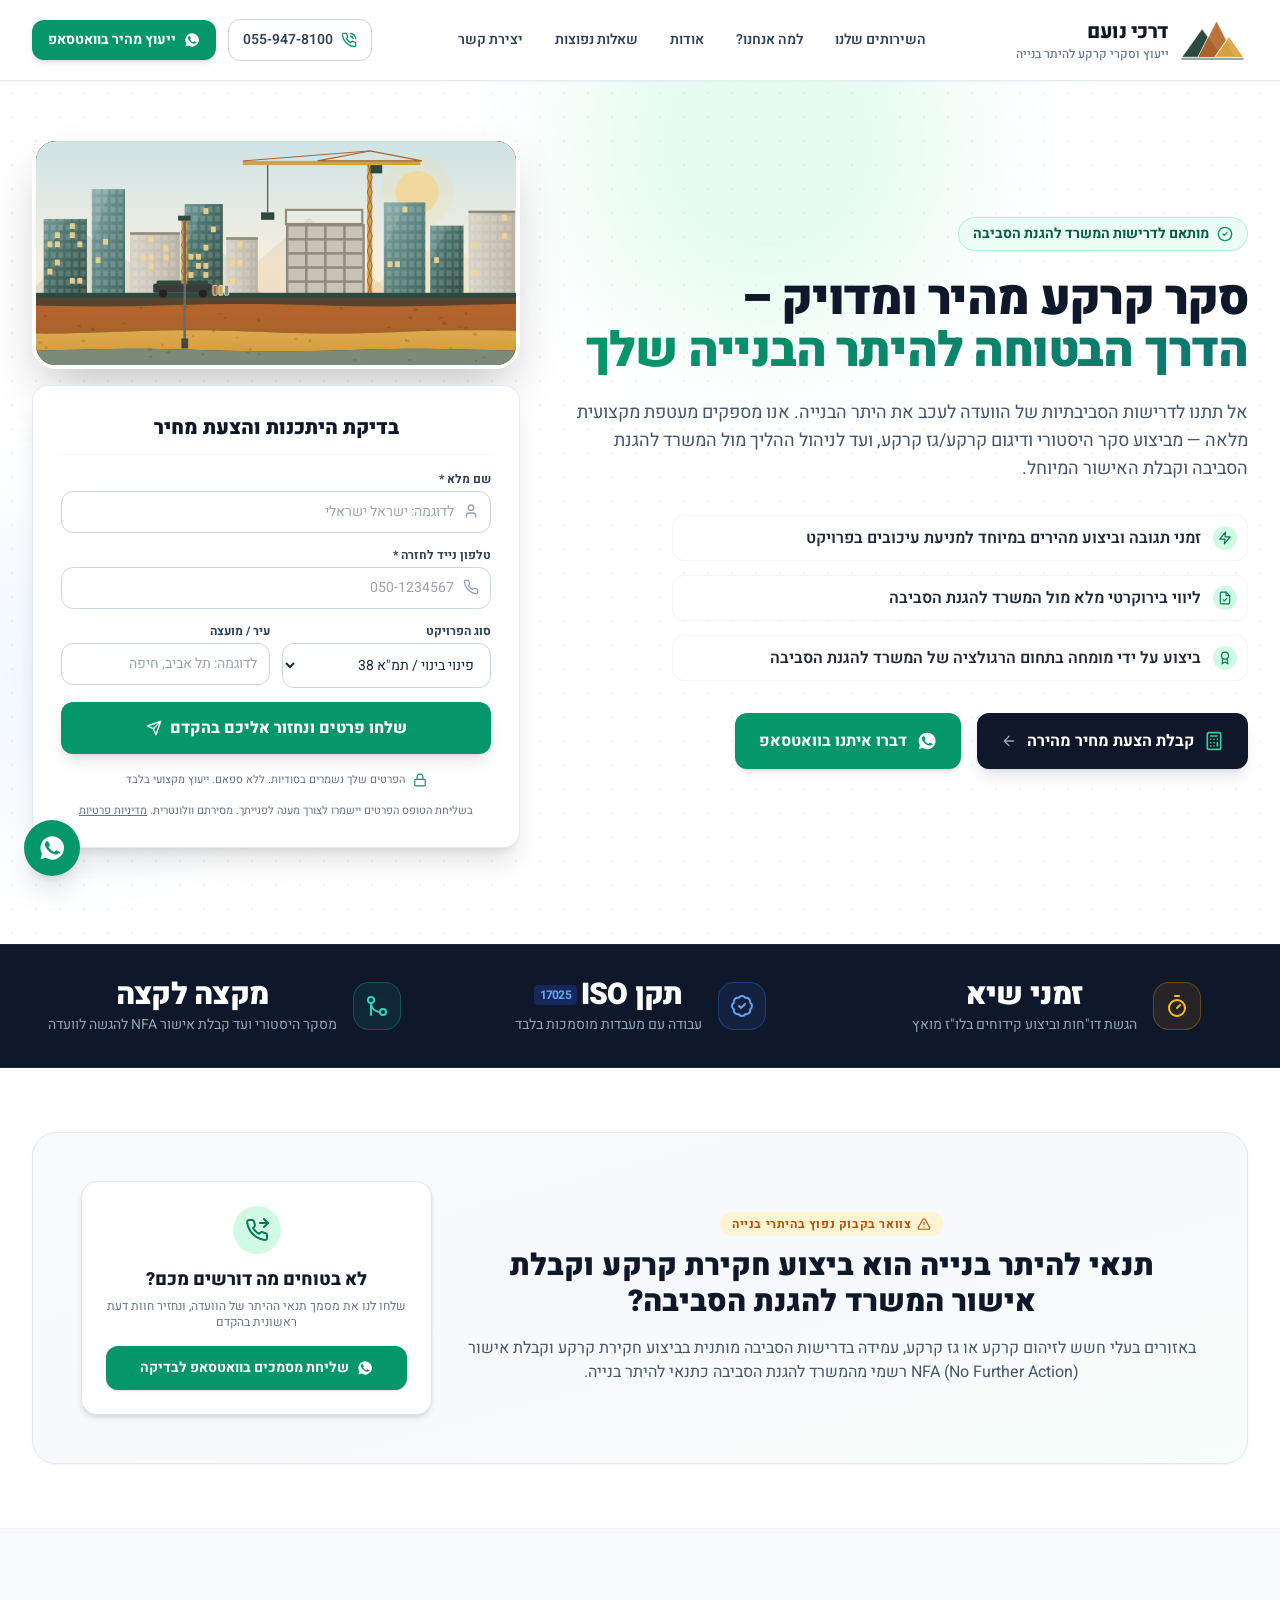
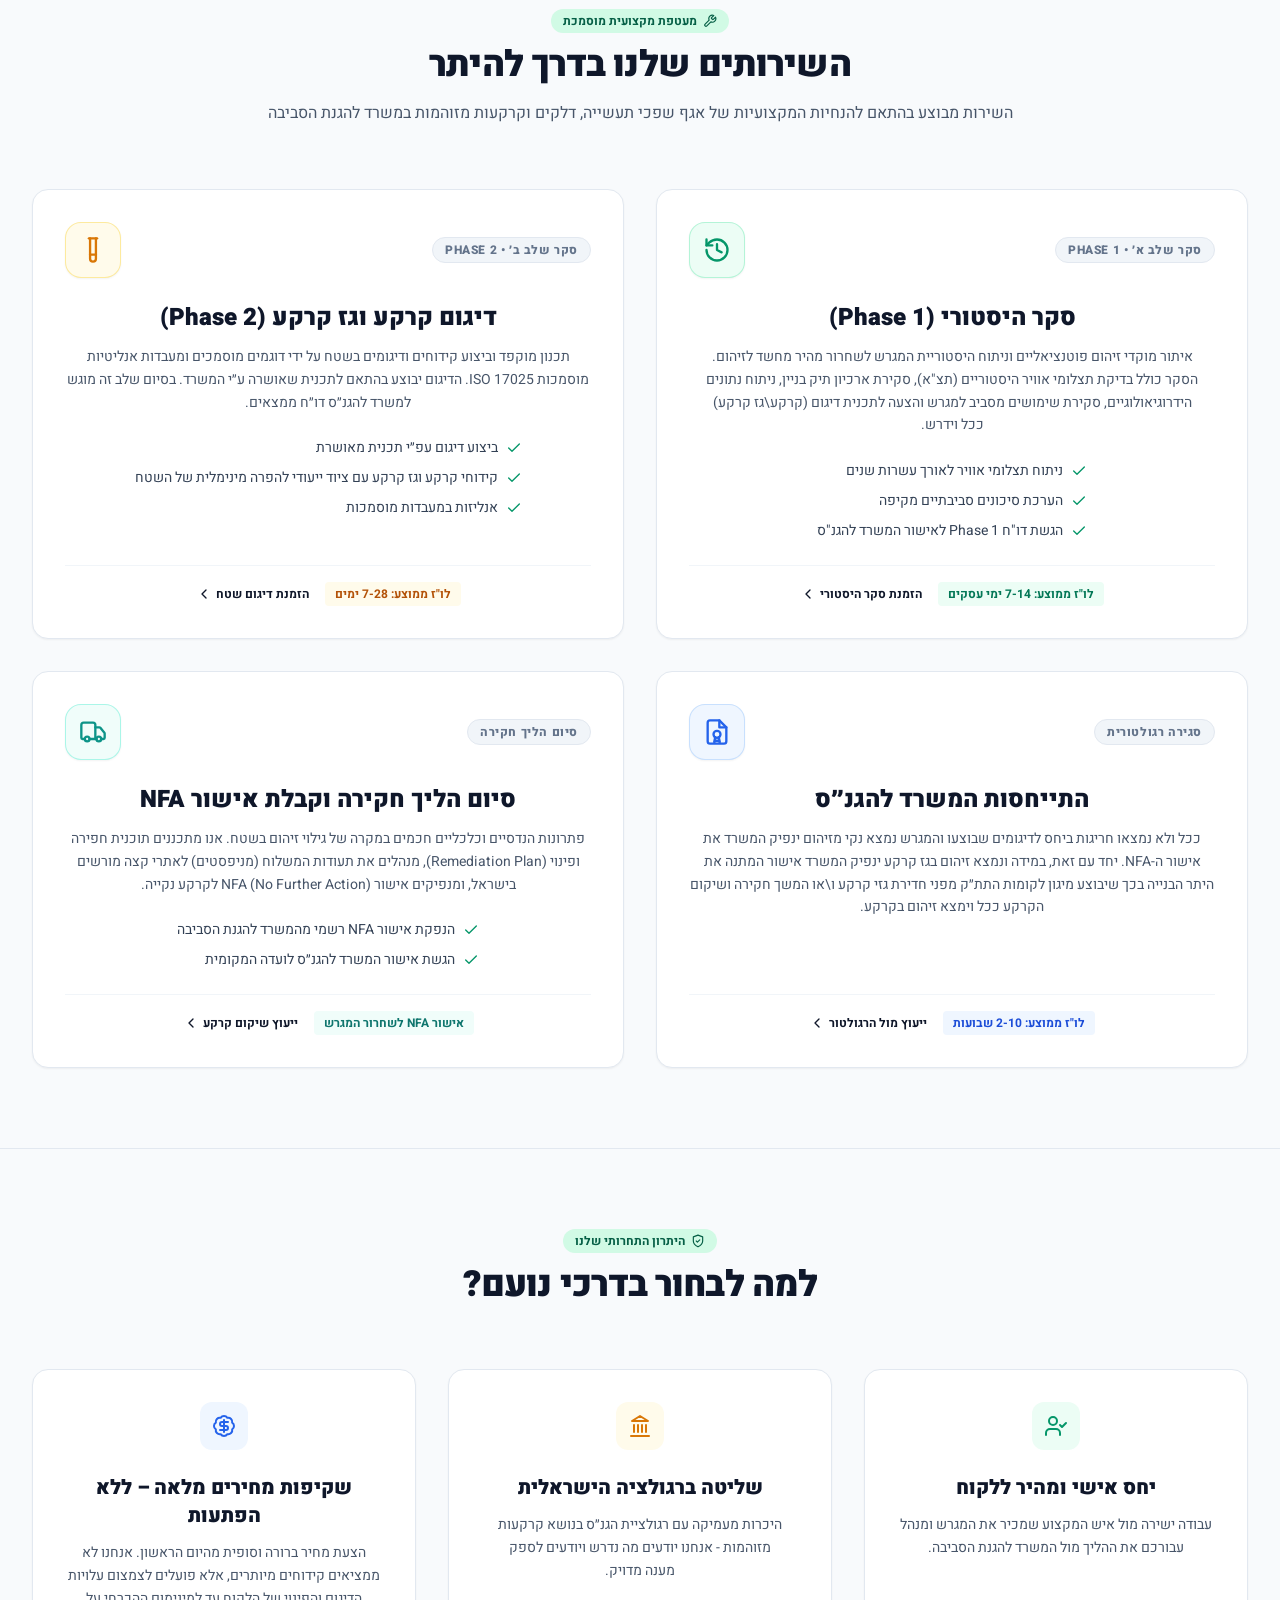
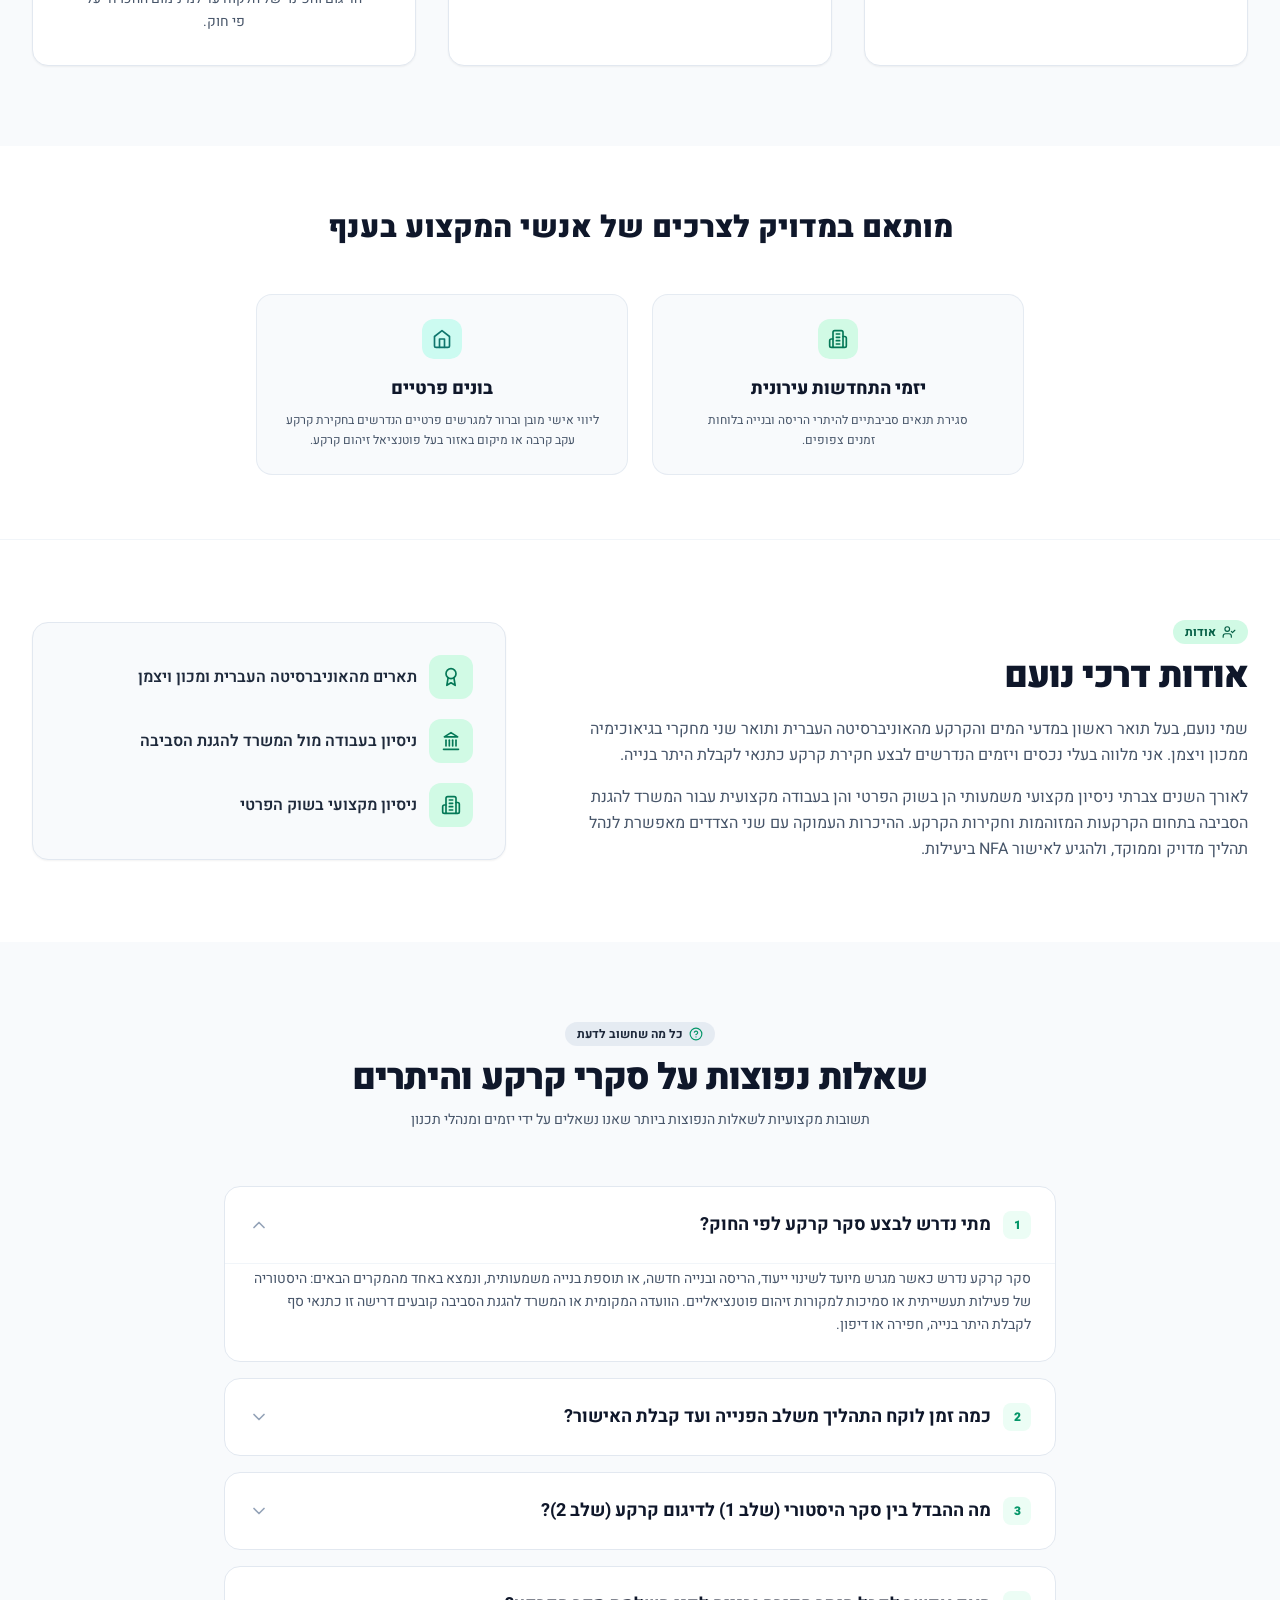
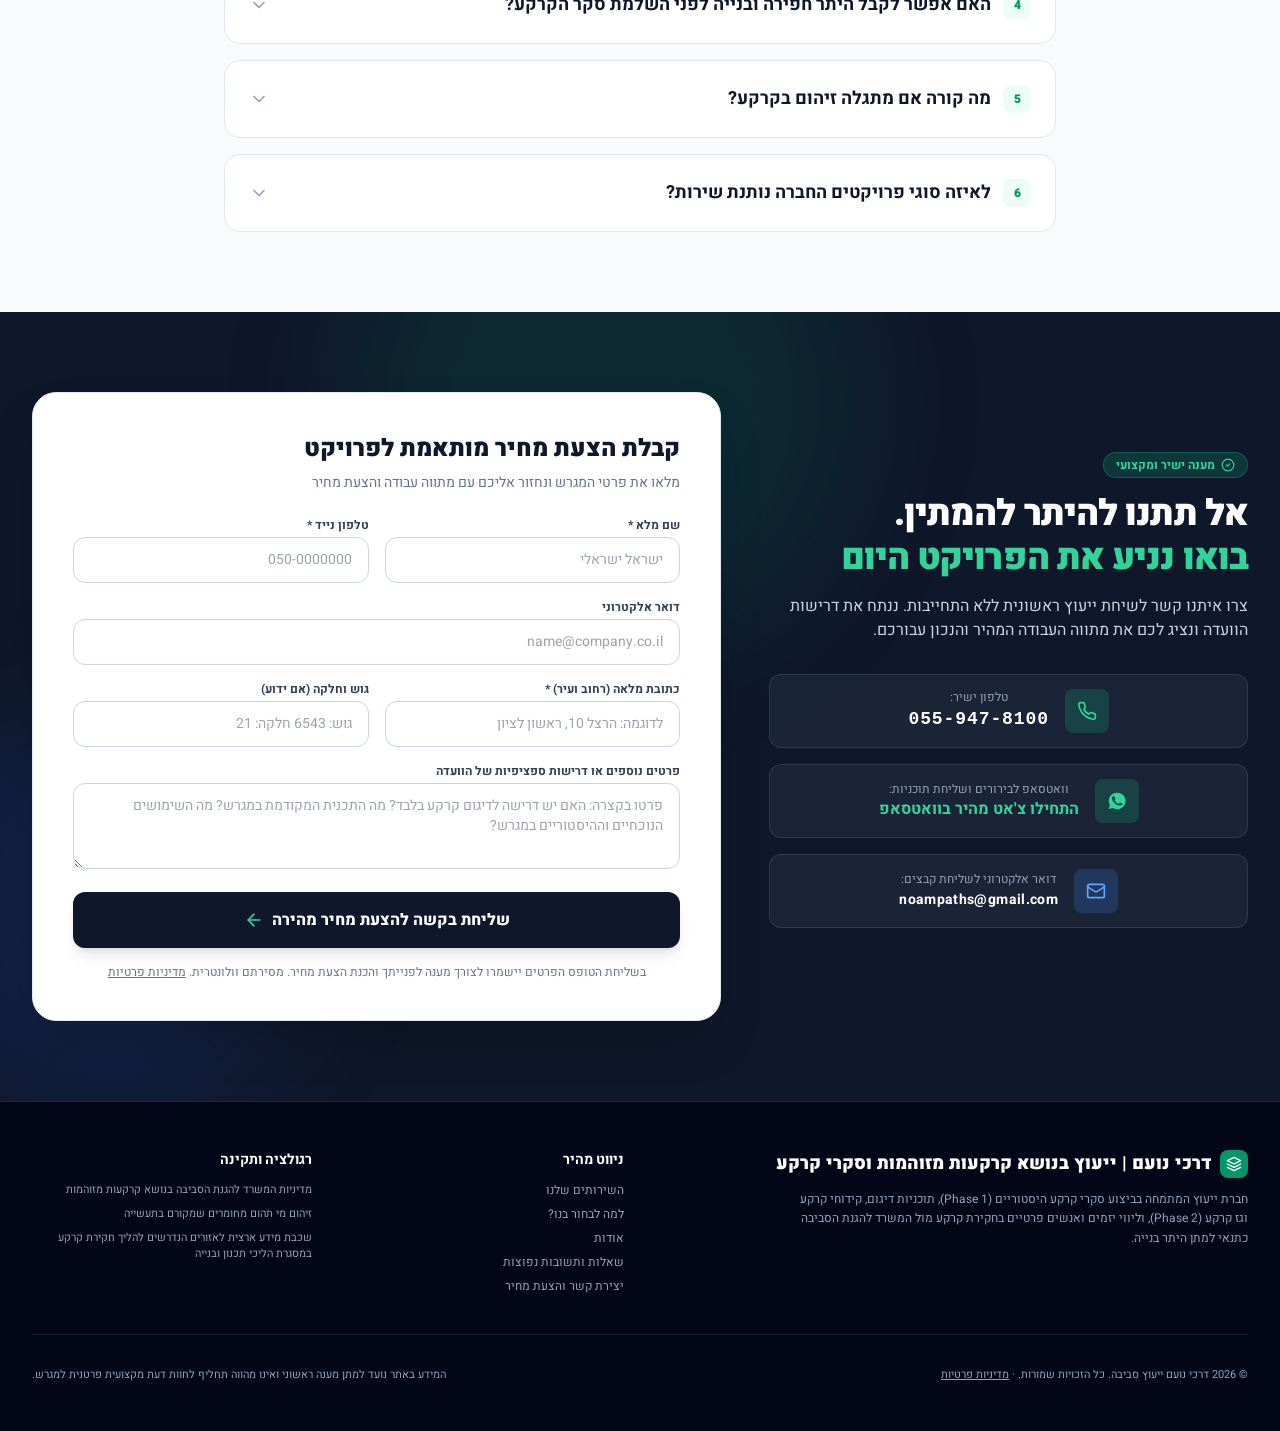
==== commit 106f89c1: "About: remove duplicate 'efficient' Co-Authored-By: Claude Sonnet 5.5 <noreply@anthropic.com> Claude" ====
--- a/index.html
+++ b/index.html
@@ -974,7 +974,7 @@
             שמי נועם, בעל תואר ראשון במדעי המים והקרקע מהאוניברסיטה העברית ותואר שני מחקרי בגיאוכימיה ממכון ויצמן. אני מלווה בעלי נכסים ויזמים הנדרשים לבצע חקירת קרקע כתנאי לקבלת היתר בנייה.
           </p>
           <p class="text-slate-600 text-base leading-relaxed">
-            לאורך השנים צברתי ניסיון מקצועי משמעותי הן בשוק הפרטי והן בעבודה מקצועית עבור המשרד להגנת הסביבה בתחום הקרקעות המזוהמות וחקירות הקרקע. ההיכרות העמוקה עם שני הצדדים מאפשרת לנהל תהליך מדויק, ממוקד ויעיל, ולהגיע לאישור NFA ביעילות.
+            לאורך השנים צברתי ניסיון מקצועי משמעותי הן בשוק הפרטי והן בעבודה מקצועית עבור המשרד להגנת הסביבה בתחום הקרקעות המזוהמות וחקירות הקרקע. ההיכרות העמוקה עם שני הצדדים מאפשרת לנהל תהליך מדויק וממוקד, ולהגיע לאישור NFA ביעילות.
           </p>
         </div>
 
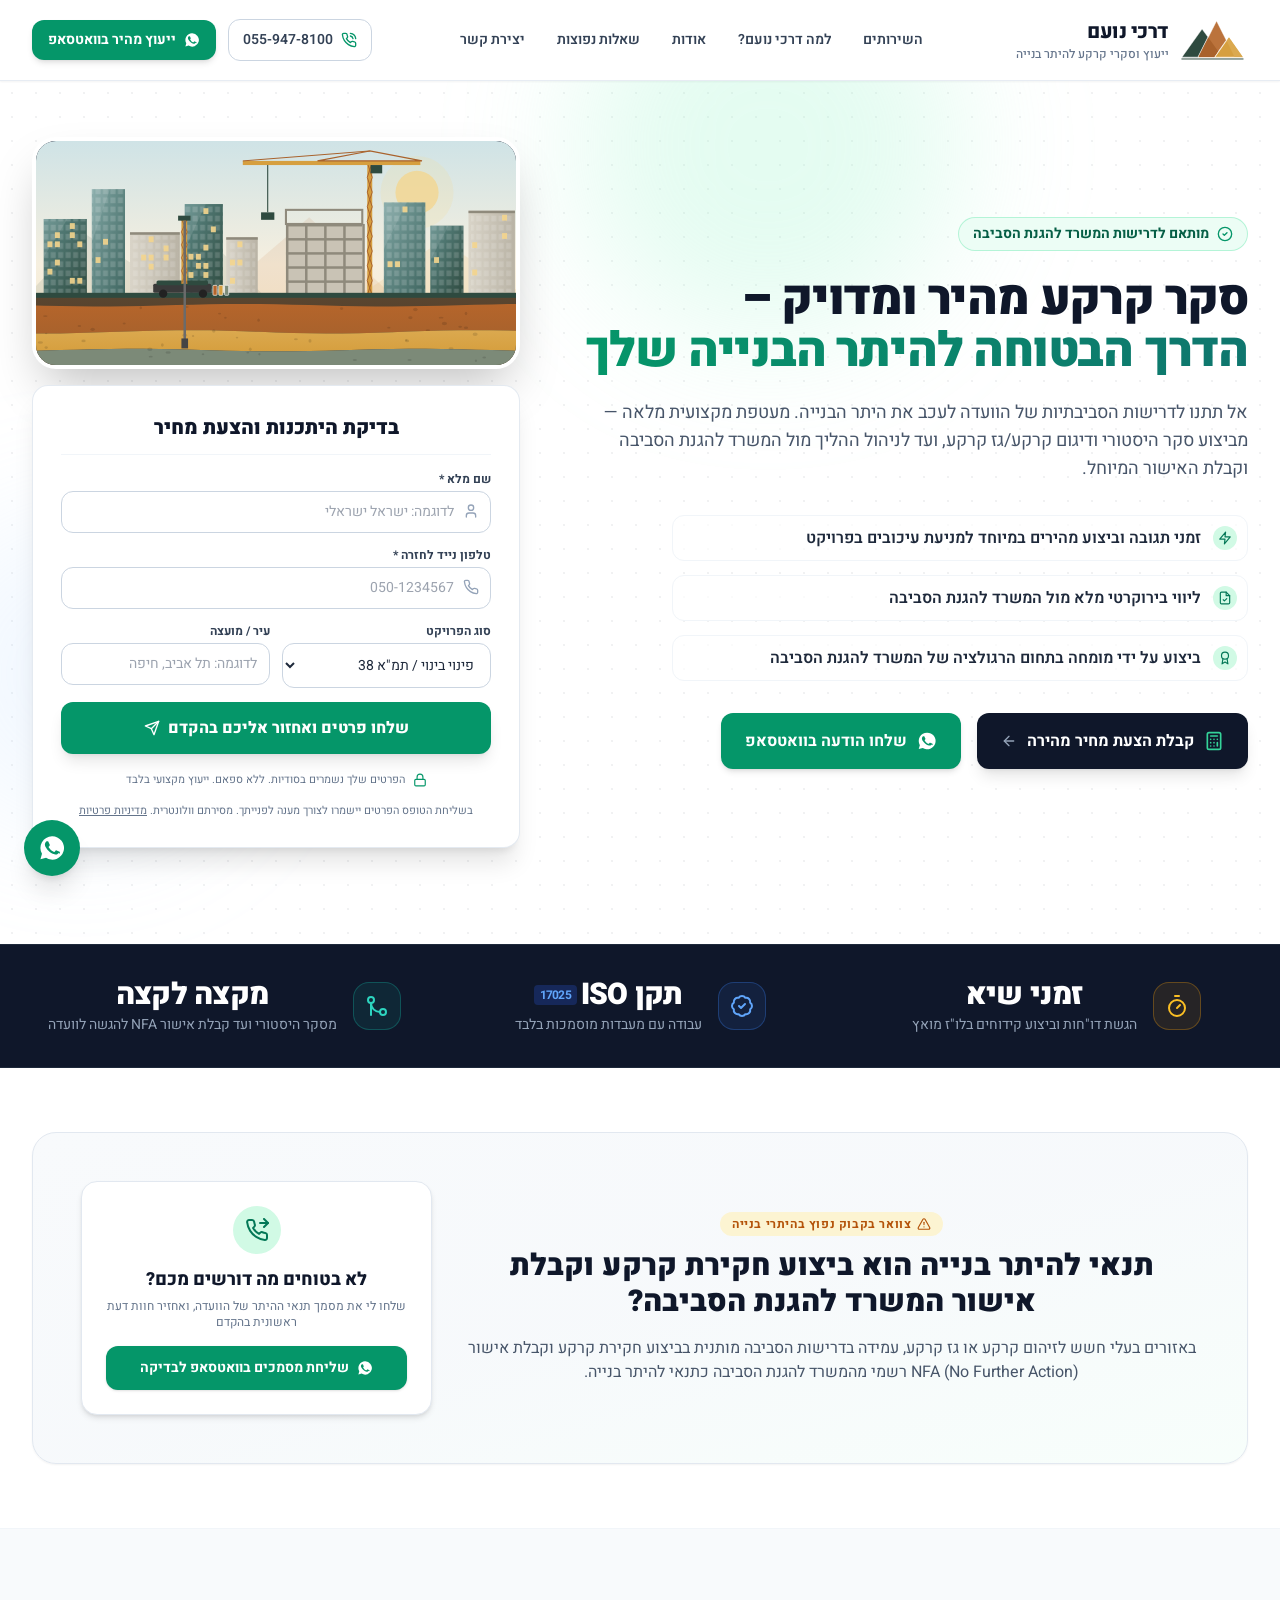
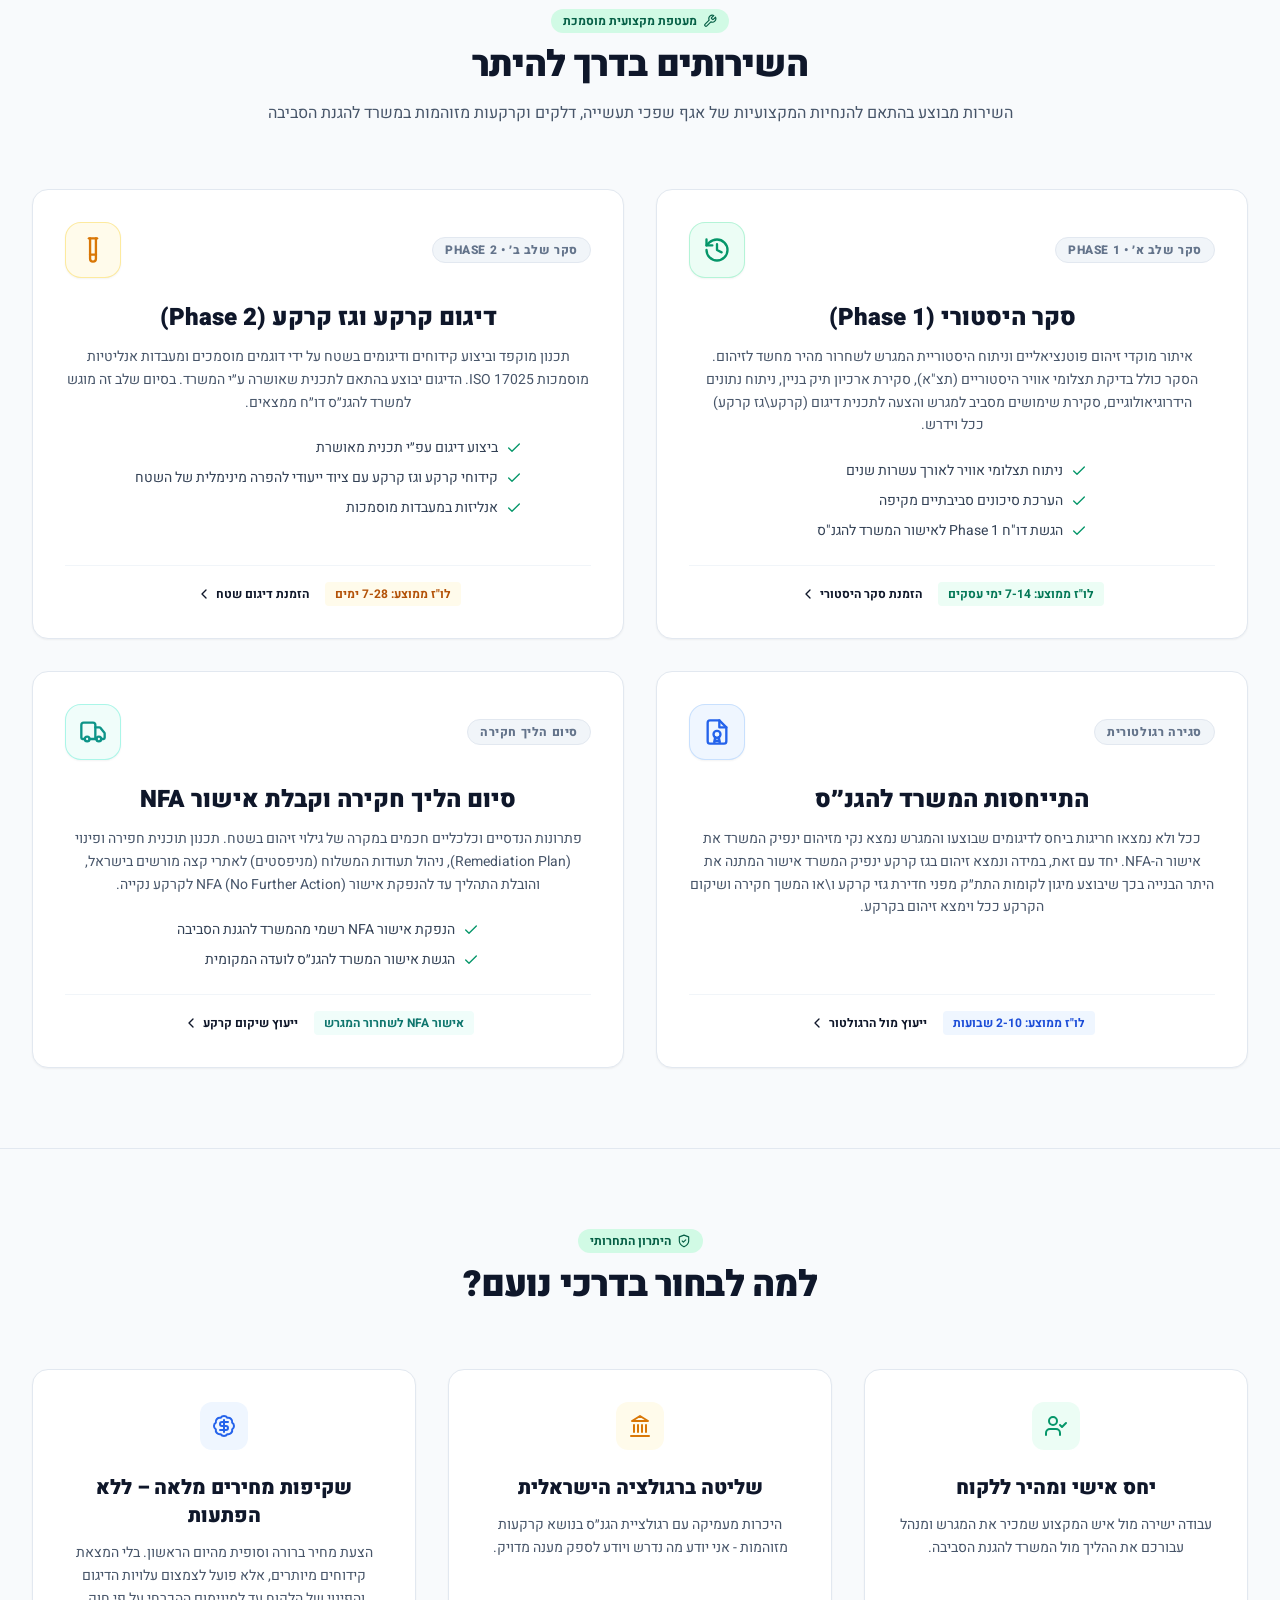
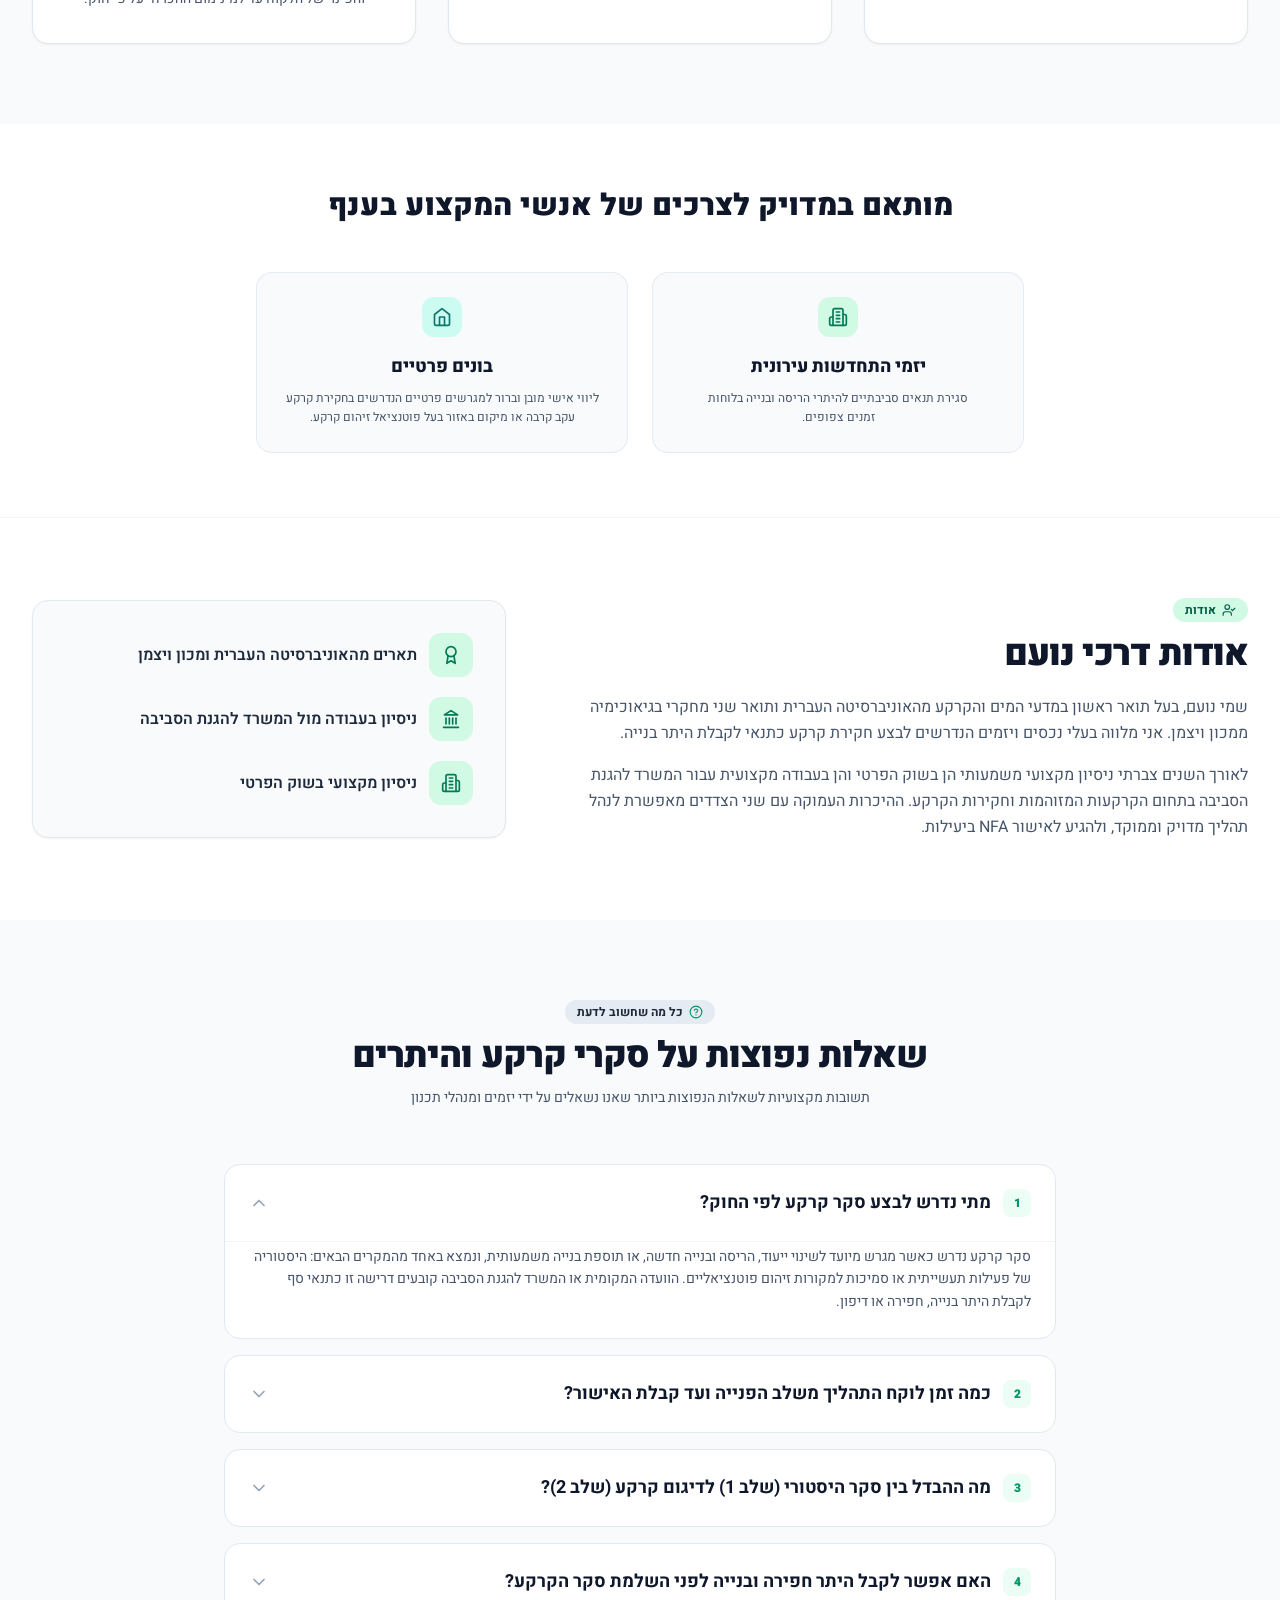
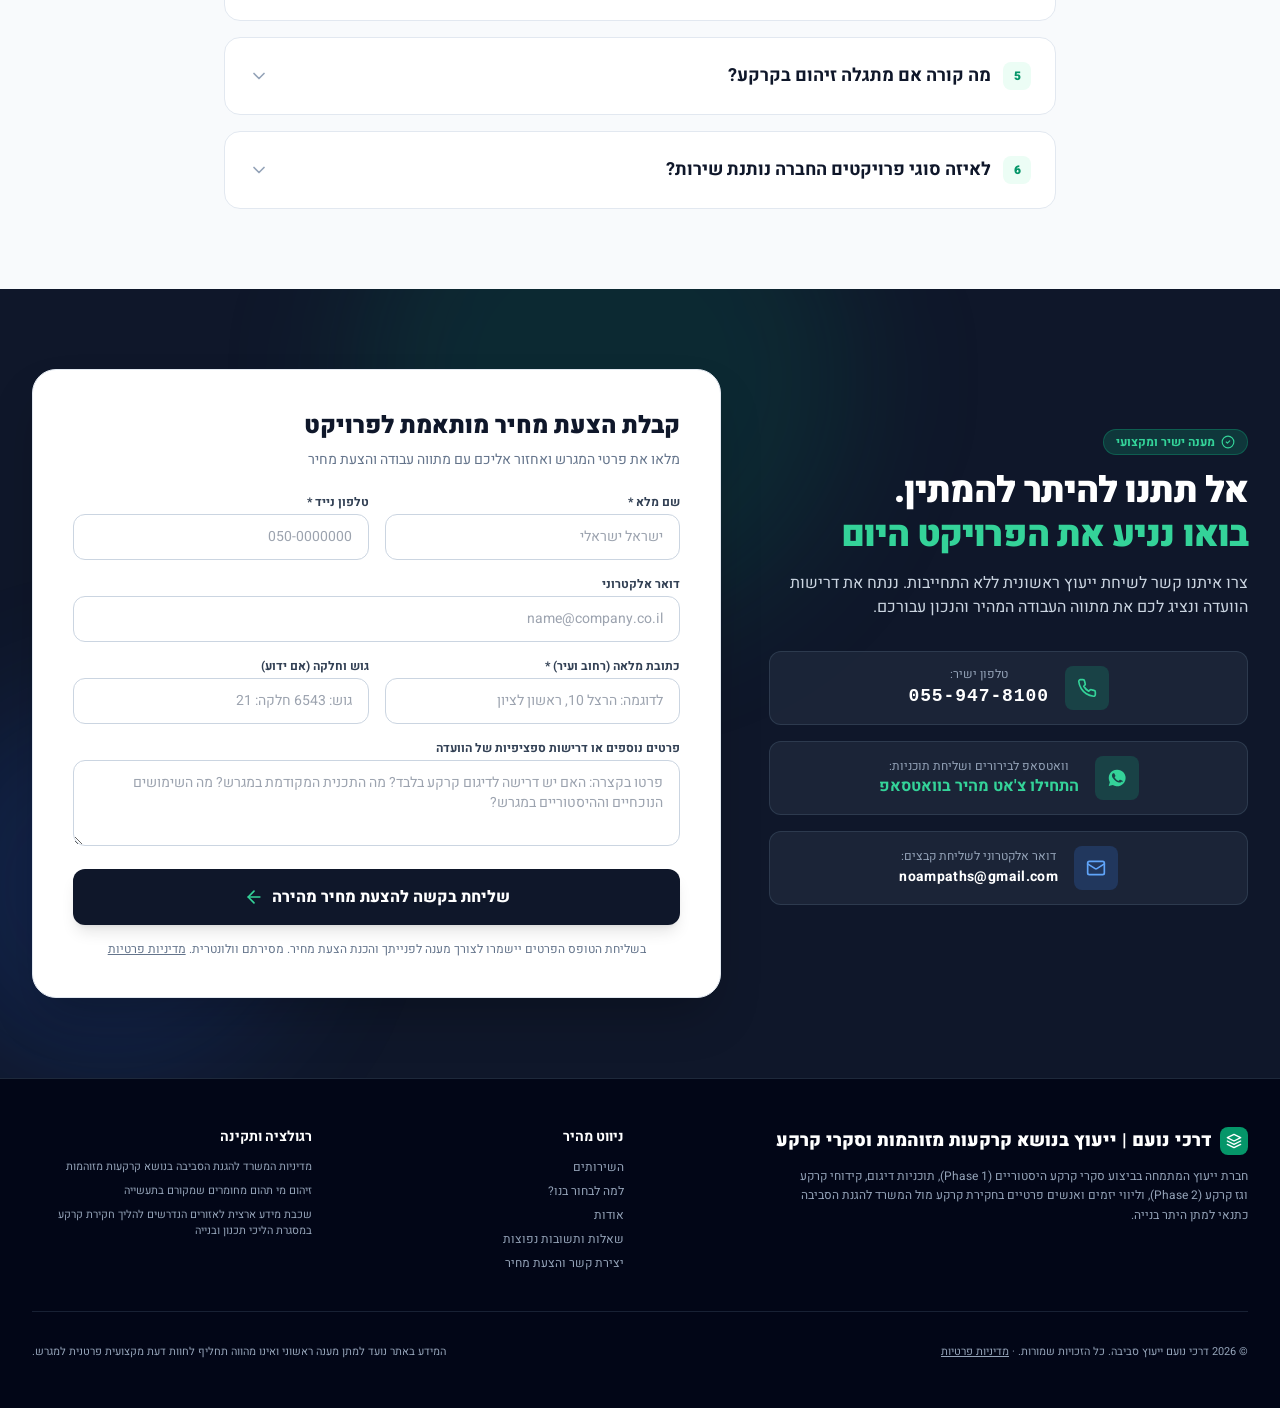
==== commit 02024264: "Copy: switch plural voice to singular/neutral (nav, hero, services, advantage, privacy) Co-Authored-" ====
--- a/index.html
+++ b/index.html
@@ -103,7 +103,7 @@
       "name": "לאיזה סוגי פרויקטים החברה נותנת שירות?",
       "acceptedAnswer": {
         "@type": "Answer",
-        "text": "החברה נותנת שירות עבור פרויקטי מגורים בלבד, בדגש על בנייה פרטית באזורים הנדרשים בחקירת קרקע."
+        "text": "החברה נותנת שירות עבור פרויקטי מגורים, מלונאות ומבני ומוסדות ציבור, בדגש על מגורים באזורים הנדרשים בחקירת קרקע באזור המרכז."
       }
     }
   ]
@@ -179,8 +179,8 @@
 
         <!-- Desktop Navigation Links (Center) -->
         <nav class="hidden xl:flex items-center gap-8" aria-label="ניווט ראשי">
-          <a href="#services" class="text-sm font-semibold text-slate-700 hover:text-emerald-600 transition-colors py-1 whitespace-nowrap">השירותים שלנו</a>
-          <a href="#why-us" class="text-sm font-semibold text-slate-700 hover:text-emerald-600 transition-colors py-1 whitespace-nowrap">למה אנחנו?</a>
+          <a href="#services" class="text-sm font-semibold text-slate-700 hover:text-emerald-600 transition-colors py-1 whitespace-nowrap">השירותים</a>
+          <a href="#why-us" class="text-sm font-semibold text-slate-700 hover:text-emerald-600 transition-colors py-1 whitespace-nowrap">למה דרכי נועם?</a>
           <a href="#about" class="text-sm font-semibold text-slate-700 hover:text-emerald-600 transition-colors py-1 whitespace-nowrap">אודות</a>
           <a href="#faq" class="text-sm font-semibold text-slate-700 hover:text-emerald-600 transition-colors py-1 whitespace-nowrap">שאלות נפוצות</a>
           <a href="#contact" class="text-sm font-semibold text-slate-700 hover:text-emerald-600 transition-colors py-1 whitespace-nowrap">יצירת קשר</a>
@@ -213,8 +213,8 @@
     <!-- Mobile Drawer Menu -->
     <div id="mobileMenu" aria-label="תפריט נייד" class="hidden xl:hidden border-t border-slate-200 bg-white/98 px-4 pt-3 pb-6 shadow-xl">
       <div class="flex flex-col gap-3">
-        <a href="#services" class="mobile-nav-link text-base font-semibold text-slate-800 hover:text-emerald-600 py-2 border-b border-slate-100">השירותים שלנו</a>
-        <a href="#why-us" class="mobile-nav-link text-base font-semibold text-slate-800 hover:text-emerald-600 py-2 border-b border-slate-100">למה אנחנו?</a>
+        <a href="#services" class="mobile-nav-link text-base font-semibold text-slate-800 hover:text-emerald-600 py-2 border-b border-slate-100">השירותים</a>
+        <a href="#why-us" class="mobile-nav-link text-base font-semibold text-slate-800 hover:text-emerald-600 py-2 border-b border-slate-100">למה דרכי נועם?</a>
         <a href="#about" class="mobile-nav-link text-base font-semibold text-slate-800 hover:text-emerald-600 py-2 border-b border-slate-100">אודות</a>
         <a href="#faq" class="mobile-nav-link text-base font-semibold text-slate-800 hover:text-emerald-600 py-2 border-b border-slate-100">שאלות נפוצות</a>
         <a href="#contact" class="mobile-nav-link text-base font-semibold text-slate-800 hover:text-emerald-600 py-2 border-b border-slate-100">יצירת קשר</a>
@@ -264,7 +264,7 @@
 
           <!-- Sub-headline -->
           <p class="text-base sm:text-lg text-slate-600 leading-relaxed max-w-2xl mb-8">
-            אל תתנו לדרישות הסביבתיות של הוועדה לעכב את היתר הבנייה. אנו מספקים מעטפת מקצועית מלאה — מביצוע סקר היסטורי ודיגום קרקע/גז קרקע, ועד לניהול ההליך מול המשרד להגנת הסביבה וקבלת האישור המיוחל.
+            אל תתנו לדרישות הסביבתיות של הוועדה לעכב את היתר הבנייה. מעטפת מקצועית מלאה — מביצוע סקר היסטורי ודיגום קרקע/גז קרקע, ועד לניהול ההליך מול המשרד להגנת הסביבה וקבלת האישור המיוחל.
           </p>
 
           <!-- Bullet Points with checkmark icons -->
@@ -309,7 +309,7 @@
                target="_blank" rel="noopener noreferrer"
                class="inline-flex items-center justify-center gap-2.5 px-6 py-4 rounded-xl bg-emerald-600 hover:bg-emerald-700 text-white font-bold text-base shadow-md hover:shadow-lg transition-all transform hover:-translate-y-0.5">
               <svg xmlns="http://www.w3.org/2000/svg" viewBox="0 0 24 24" fill="currentColor" aria-hidden="true" class="w-5 h-5"><path d="M12 2a10 10 0 0 0-8.6 15l-1.3 4.7 4.8-1.3A10 10 0 1 0 12 2Zm5.6 14.2c-.2.7-1.3 1.3-1.9 1.3-.5 0-1.1.2-3.6-.8-3-1.3-4.9-4.4-5-4.6-.2-.2-1.2-1.6-1.2-3s.8-2.1 1-2.4c.3-.3.6-.4.8-.4h.6c.2 0 .4 0 .7.5l1 2.3c.1.2.2.4 0 .7l-.4.6-.3.3c-.1.2-.3.4-.1.7.2.3.8 1.4 1.8 2.3 1.3 1.1 2.3 1.5 2.6 1.6.3.2.5.1.7-.1l.9-1c.2-.3.4-.2.7-.1l2.2 1c.3.2.5.3.6.4.1.2.1.8-.1 1.5Z"/></svg>
-              <span>דברו איתנו בוואטסאפ</span>
+              <span>שלחו הודעה בוואטסאפ</span>
             </a>
           </div>
 
@@ -552,7 +552,7 @@
                 <!-- Submit Button -->
                 <button type="submit" id="heroSubmitBtn" 
                         class="w-full mt-2 inline-flex items-center justify-center gap-2 py-3.5 px-4 rounded-xl bg-emerald-600 hover:bg-emerald-700 text-white font-extrabold text-sm sm:text-base shadow-lg hover:shadow-glow-emerald transition-all transform hover:-translate-y-0.5">
-                  <span id="heroBtnText">שלחו פרטים ונחזור אליכם בהקדם</span>
+                  <span id="heroBtnText">שלחו פרטים ואחזור אליכם בהקדם</span>
                   <svg xmlns="http://www.w3.org/2000/svg" viewBox="0 0 24 24" fill="none" stroke="currentColor" stroke-width="2" stroke-linecap="round" stroke-linejoin="round" aria-hidden="true" id="heroBtnIcon" class="w-4 h-4"><path d="m22 2-7 20-4-9-9-4Z"/><path d="M22 2 11 13"/></svg>
                 </button>
 
@@ -661,7 +661,7 @@
               <svg xmlns="http://www.w3.org/2000/svg" viewBox="0 0 24 24" fill="none" stroke="currentColor" stroke-width="2" stroke-linecap="round" stroke-linejoin="round" aria-hidden="true" class="w-6 h-6"><path d="M22 16.92v3a2 2 0 0 1-2.18 2 19.79 19.79 0 0 1-8.63-3.07 19.5 19.5 0 0 1-6-6 19.79 19.79 0 0 1-3.07-8.67A2 2 0 0 1 4.11 2h3a2 2 0 0 1 2 1.72 12.84 12.84 0 0 0 .7 2.81 2 2 0 0 1-.45 2.11L8.09 9.91a16 16 0 0 0 6 6l1.27-1.27a2 2 0 0 1 2.11-.45 12.84 12.84 0 0 0 2.81.7A2 2 0 0 1 22 16.92z"/><path d="m19 1 4 4-4 4"/><path d="M15 5h8"/></svg>
             </div>
             <h3 class="font-extrabold text-slate-900 text-lg mb-1">לא בטוחים מה דורשים מכם?</h3>
-            <p class="text-xs text-slate-500 mb-4">שלחו לנו את מסמך תנאי ההיתר של הוועדה, ונחזיר חוות דעת ראשונית בהקדם</p>
+            <p class="text-xs text-slate-500 mb-4">שלחו לי את מסמך תנאי ההיתר של הוועדה, ואחזיר חוות דעת ראשונית בהקדם</p>
             <a href="https://wa.me/972559478100?text=%D7%94%D7%99%D7%99%2C%20%D7%90%D7%A0%D7%99%20%D7%A8%D7%95%D7%A6%D7%94%20%D7%9C%D7%A9%D7%9C%D7%95%D7%97%20%D7%9E%D7%A1%D7%9E%D7%9A%20%D7%93%D7%A8%D7%99%D7%A9%D7%95%D7%AA%20%D7%9E%D7%94%D7%95%D7%95%D7%A2%D7%93%D7%94%20%D7%9C%D7%91%D7%93%D7%99%D7%A7%D7%94%20%D7%9E%D7%94%D7%99%D7%A8%D7%94" 
                target="_blank" rel="noopener noreferrer"
                class="w-full inline-flex items-center justify-center gap-2 py-3 px-4 rounded-xl bg-emerald-600 hover:bg-emerald-700 text-white font-bold text-sm shadow transition">
@@ -686,7 +686,7 @@
           מעטפת מקצועית מוסמכת
         </div>
         <h2 class="text-3xl sm:text-4xl font-black text-slate-900 tracking-tight mb-4">
-          השירותים שלנו בדרך להיתר
+          השירותים בדרך להיתר
         </h2>
         <p class="text-base text-slate-600">
           השירות מבוצע בהתאם להנחיות המקצועיות של אגף שפכי תעשייה, דלקים וקרקעות מזוהמות במשרד להגנת הסביבה
@@ -833,7 +833,7 @@
             </h3>
 
             <p class="text-slate-600 text-sm leading-relaxed mb-6">
-              פתרונות הנדסיים וכלכליים חכמים במקרה של גילוי זיהום בשטח. אנו מתכננים תוכנית חפירה ופינוי (Remediation Plan), מנהלים את תעודות המשלוח (מניפסטים) לאתרי קצה מורשים בישראל, ומנפיקים אישור NFA (No Further Action) לקרקע נקייה.
+              פתרונות הנדסיים וכלכליים חכמים במקרה של גילוי זיהום בשטח. תכנון תוכנית חפירה ופינוי (Remediation Plan), ניהול תעודות המשלוח (מניפסטים) לאתרי קצה מורשים בישראל, והובלת התהליך עד להנפקת אישור NFA (No Further Action) לקרקע נקייה.
             </p>
 
             <ul class="space-y-2.5 mb-6 text-xs sm:text-sm text-slate-700 w-fit mx-auto text-right">
@@ -870,7 +870,7 @@
       <div class="text-center max-w-3xl mx-auto mb-16">
         <div class="inline-flex items-center gap-1.5 px-3 py-1 rounded-full bg-emerald-100 text-emerald-800 text-xs font-bold mb-3">
           <svg xmlns="http://www.w3.org/2000/svg" viewBox="0 0 24 24" fill="none" stroke="currentColor" stroke-width="2" stroke-linecap="round" stroke-linejoin="round" aria-hidden="true" class="w-3.5 h-3.5"><path d="M12 22s8-4 8-10V5l-8-3-8 3v7c0 6 8 10 8 10z"/><path d="m9 12 2 2 4-4"/></svg>
-          היתרון התחרותי שלנו
+          היתרון התחרותי
         </div>
         <h2 class="text-3xl sm:text-4xl font-black text-slate-900 tracking-tight">
           למה לבחור בדרכי נועם?
@@ -898,7 +898,7 @@
           </div>
           <h3 class="text-xl font-black text-slate-900 mb-3">שליטה ברגולציה הישראלית</h3>
           <p class="text-slate-600 text-sm leading-relaxed">
-            היכרות מעמיקה עם רגולציית הגנ״ס בנושא קרקעות מזוהמות - אנחנו יודעים מה נדרש ויודעים לספק מענה מדויק.
+            היכרות מעמיקה עם רגולציית הגנ״ס בנושא קרקעות מזוהמות - אני יודע מה נדרש ויודע לספק מענה מדויק.
           </p>
         </div>
 
@@ -909,7 +909,7 @@
           </div>
           <h3 class="text-xl font-black text-slate-900 mb-3">שקיפות מחירים מלאה – ללא הפתעות</h3>
           <p class="text-slate-600 text-sm leading-relaxed">
-            הצעת מחיר ברורה וסופית מהיום הראשון. אנחנו לא ממציאים קידוחים מיותרים, אלא פועלים לצמצום עלויות הדיגום והפינוי של הלקוח עד למינימום ההכרחי על פי חוק.
+            הצעת מחיר ברורה וסופית מהיום הראשון. בלי המצאת קידוחים מיותרים, אלא פועל לצמצום עלויות הדיגום והפינוי של הלקוח עד למינימום ההכרחי על פי חוק.
           </p>
         </div>
 
@@ -1101,7 +1101,7 @@
             <svg xmlns="http://www.w3.org/2000/svg" viewBox="0 0 24 24" fill="none" stroke="currentColor" stroke-width="2" stroke-linecap="round" stroke-linejoin="round" aria-hidden="true" class="w-5 h-5 text-slate-400 group-open:rotate-180 transition-transform duration-200"><path d="m6 9 6 6 6-6"/></svg>
           </summary>
           <div class="px-6 pb-6 pt-1 text-slate-600 text-sm leading-relaxed border-t border-slate-100">
-            החברה נותנת שירות עבור פרויקטי מגורים בלבד, בדגש על בנייה פרטית באזורים הנדרשים בחקירת קרקע.
+            החברה נותנת שירות עבור פרויקטי מגורים, מלונאות ומבני ומוסדות ציבור, בדגש על מגורים באזורים הנדרשים בחקירת קרקע באזור המרכז.
           </div>
         </details>
 
@@ -1175,7 +1175,7 @@
         <div class="lg:col-span-7">
           <div class="bg-white rounded-3xl p-8 sm:p-10 text-slate-800 shadow-2xl border border-slate-200 relative">
             <h3 class="text-2xl font-black text-slate-900 mb-2">קבלת הצעת מחיר מותאמת לפרויקט</h3>
-            <p class="text-xs sm:text-sm text-slate-500 mb-6">מלאו את פרטי המגרש ונחזור אליכם עם מתווה עבודה והצעת מחיר</p>
+            <p class="text-xs sm:text-sm text-slate-500 mb-6">מלאו את פרטי המגרש ואחזור אליכם עם מתווה עבודה והצעת מחיר</p>
 
             <form id="bottomContactForm" class="space-y-4">
               <div class="grid grid-cols-1 sm:grid-cols-2 gap-4">
@@ -1271,7 +1271,7 @@
         <div>
           <h4 class="text-white font-bold text-sm mb-3">ניווט מהיר</h4>
           <ul class="space-y-2">
-            <li><a href="#services" class="hover:text-emerald-400 transition">השירותים שלנו</a></li>
+            <li><a href="#services" class="hover:text-emerald-400 transition">השירותים</a></li>
             <li><a href="#why-us" class="hover:text-emerald-400 transition">למה לבחור בנו?</a></li>
             <li><a href="#about" class="hover:text-emerald-400 transition">אודות</a></li>
             <li><a href="#faq" class="hover:text-emerald-400 transition">שאלות ותשובות נפוצות</a></li>
@@ -1503,7 +1503,7 @@
 
     wireLeadForm(
       document.getElementById('heroLeadForm'), document.getElementById('heroSubmitBtn'), document.getElementById('heroBtnText'),
-      'שלחו פרטים ונחזור אליכם בהקדם', document.getElementById('heroSuccessAlert'), document.getElementById('heroErrorAlert')
+      'שלחו פרטים ואחזור אליכם בהקדם', document.getElementById('heroSuccessAlert'), document.getElementById('heroErrorAlert')
     );
     wireLeadForm(
       document.getElementById('bottomContactForm'), document.getElementById('bottomSubmitBtn'), document.getElementById('bottomBtnText'),
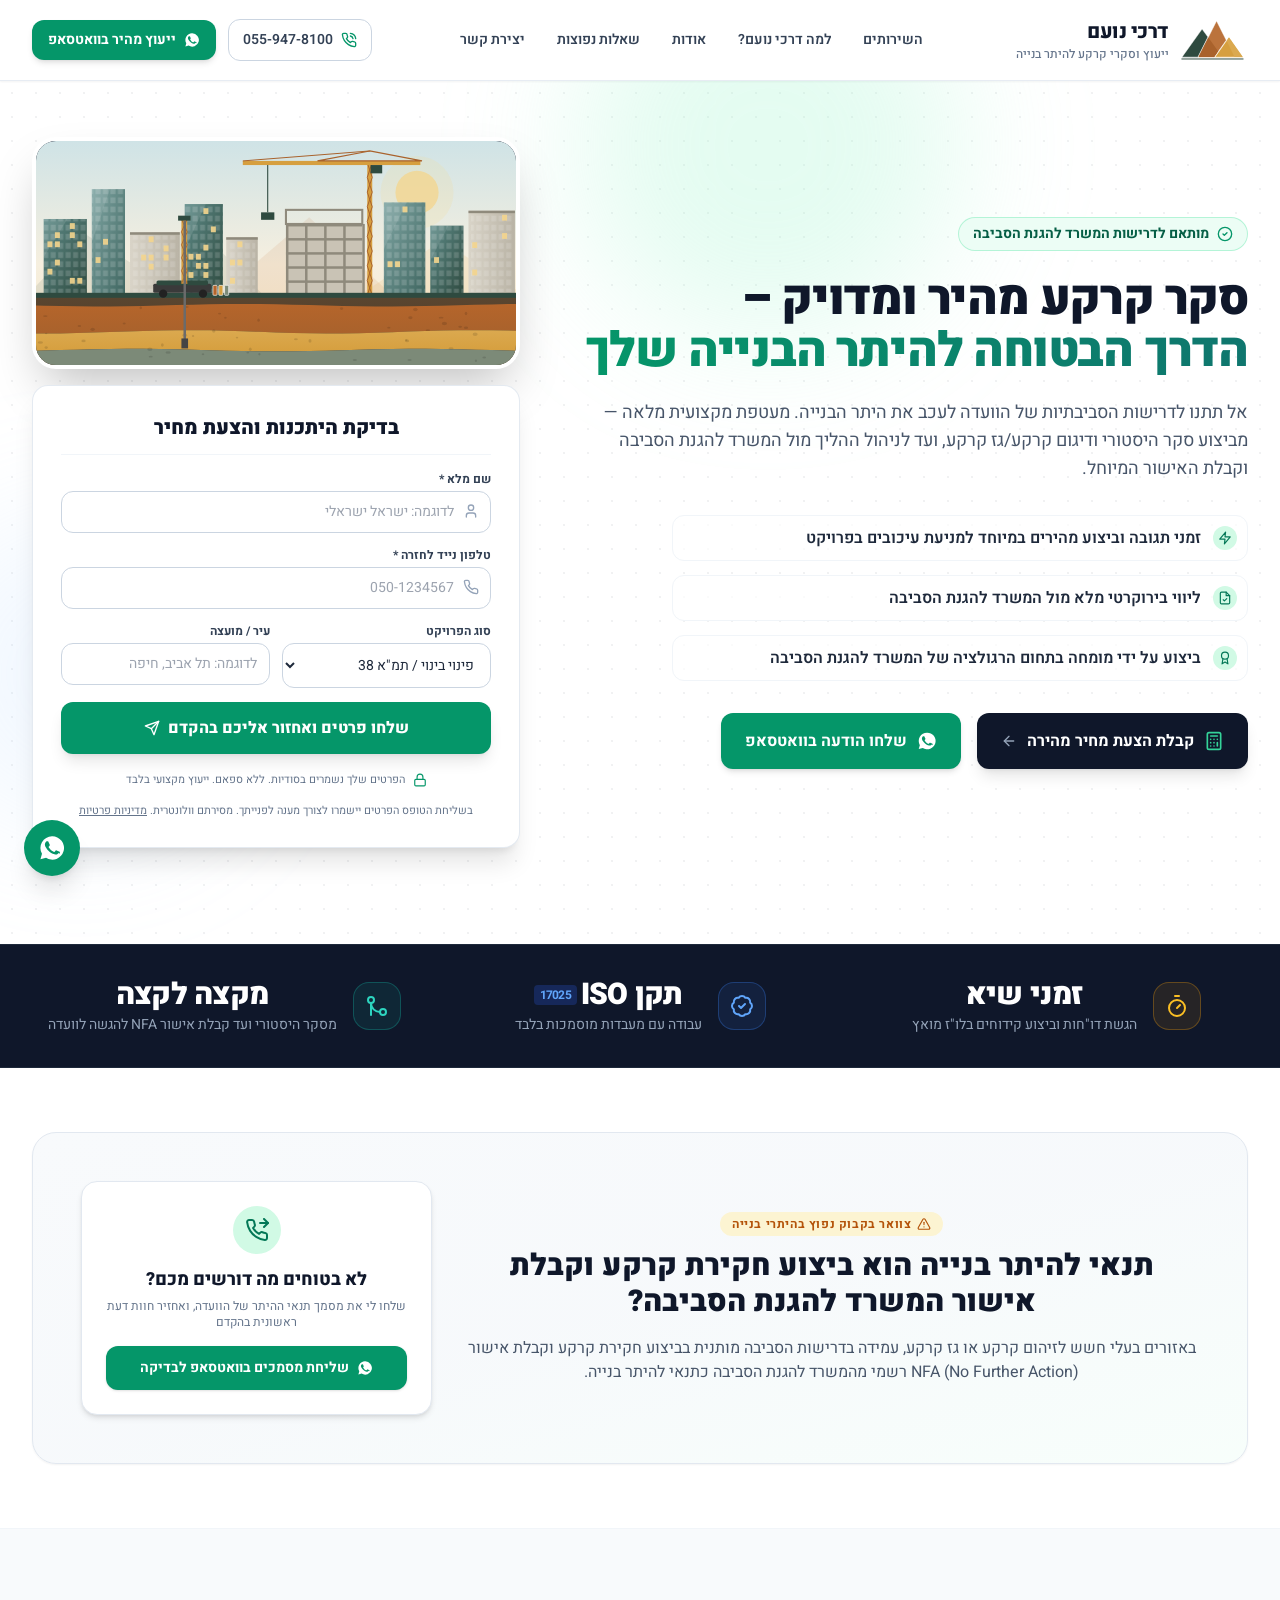
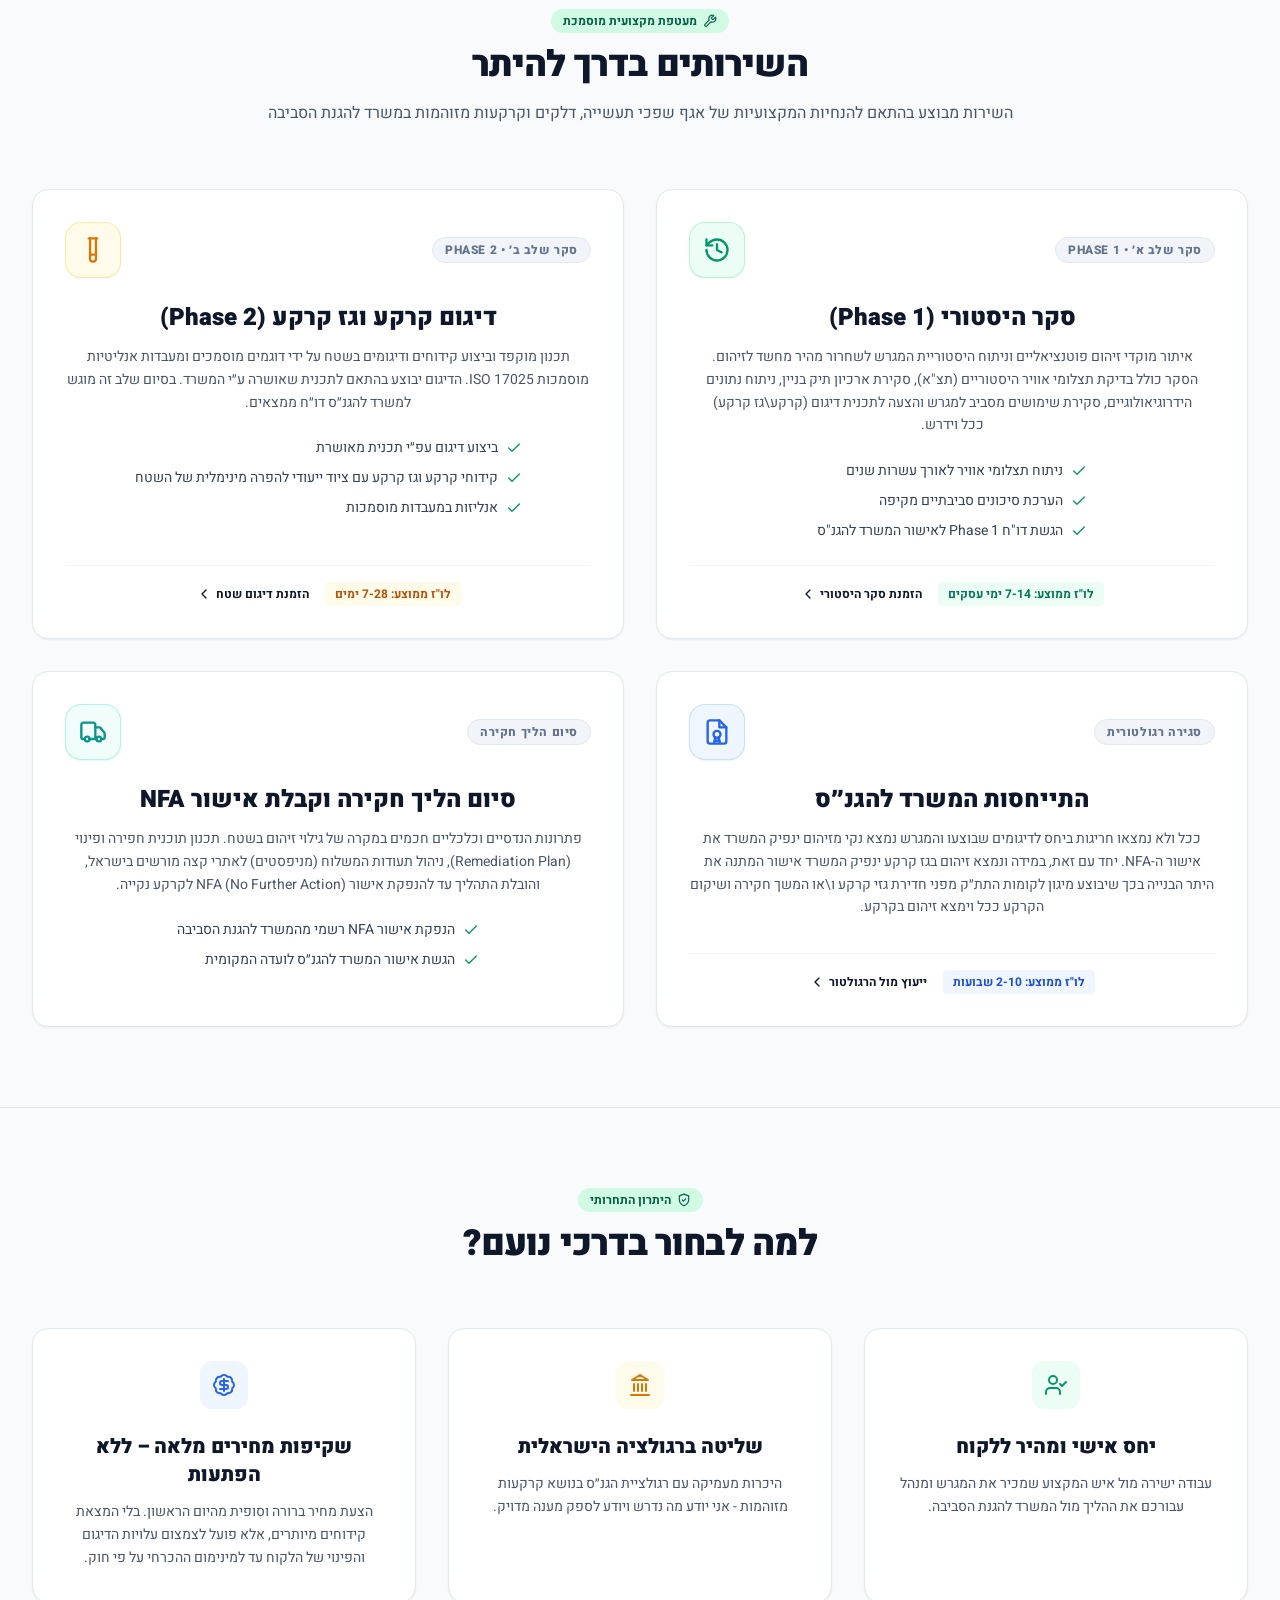
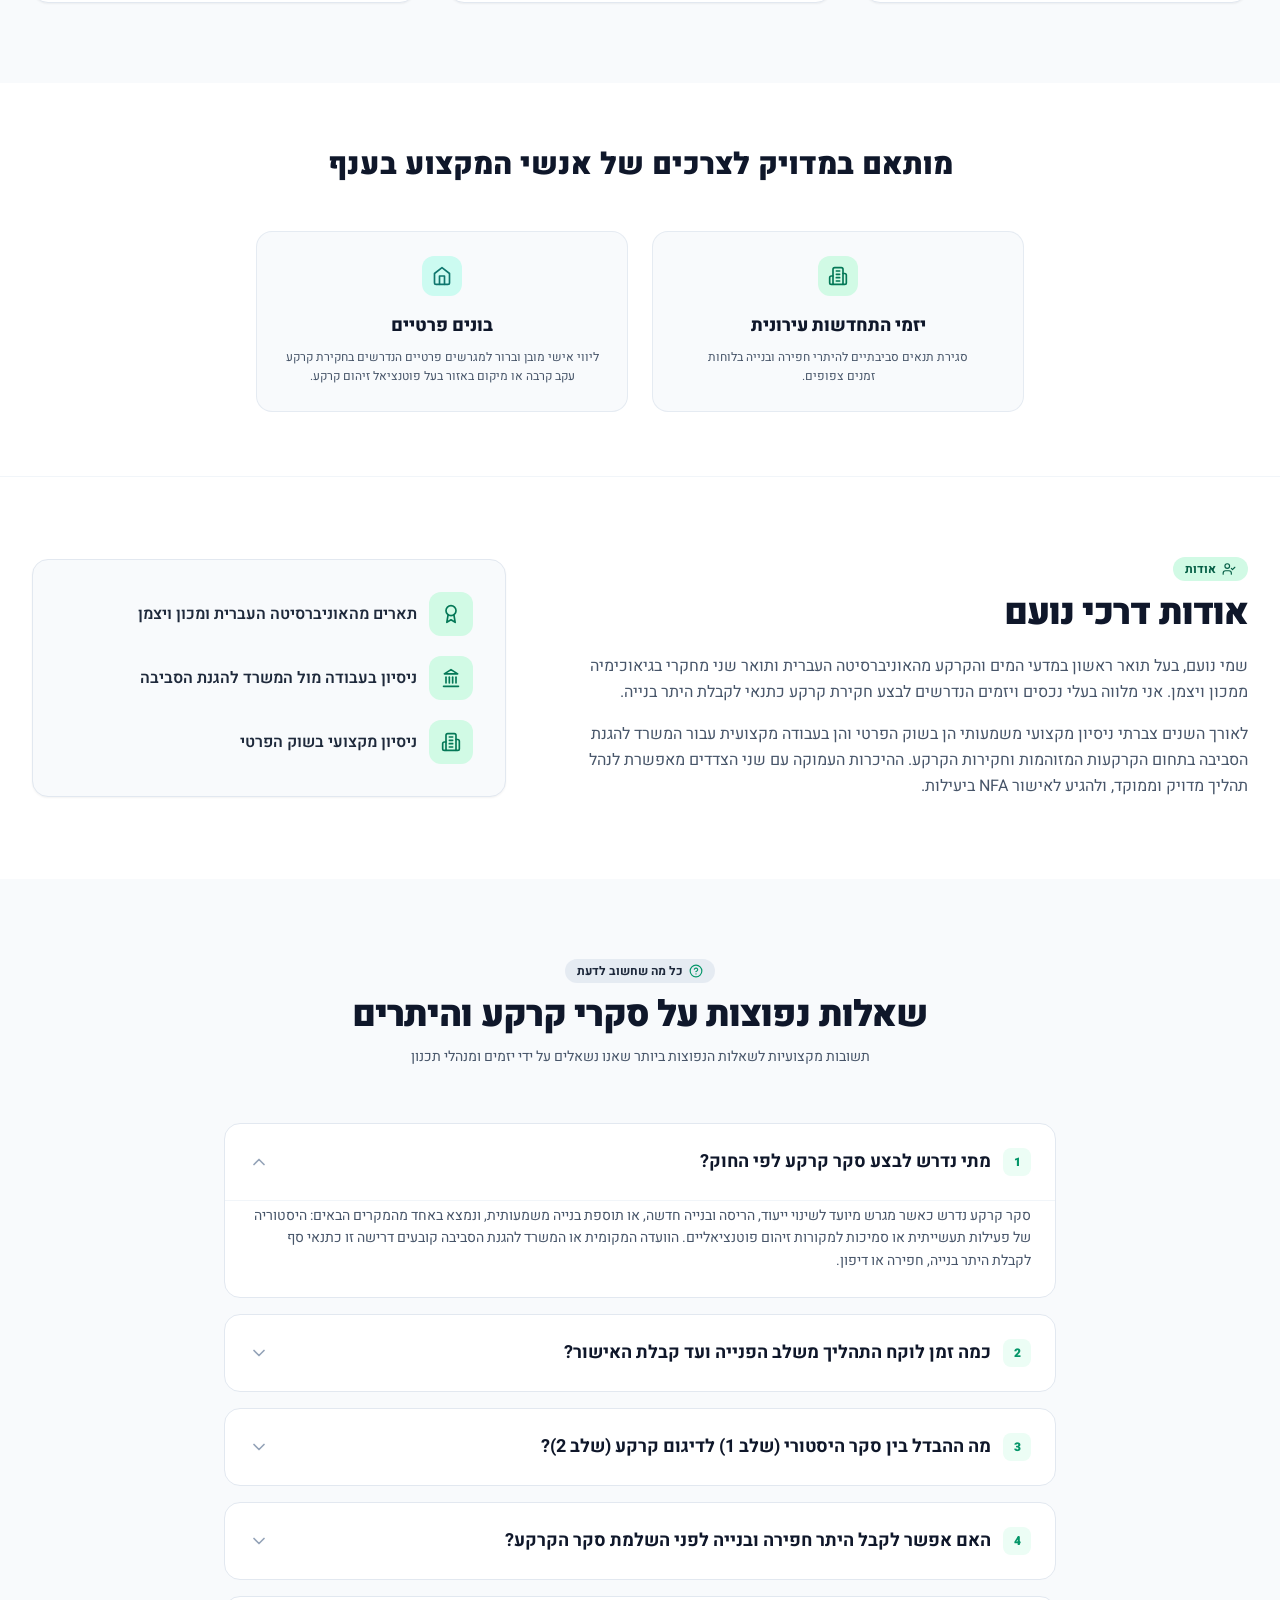
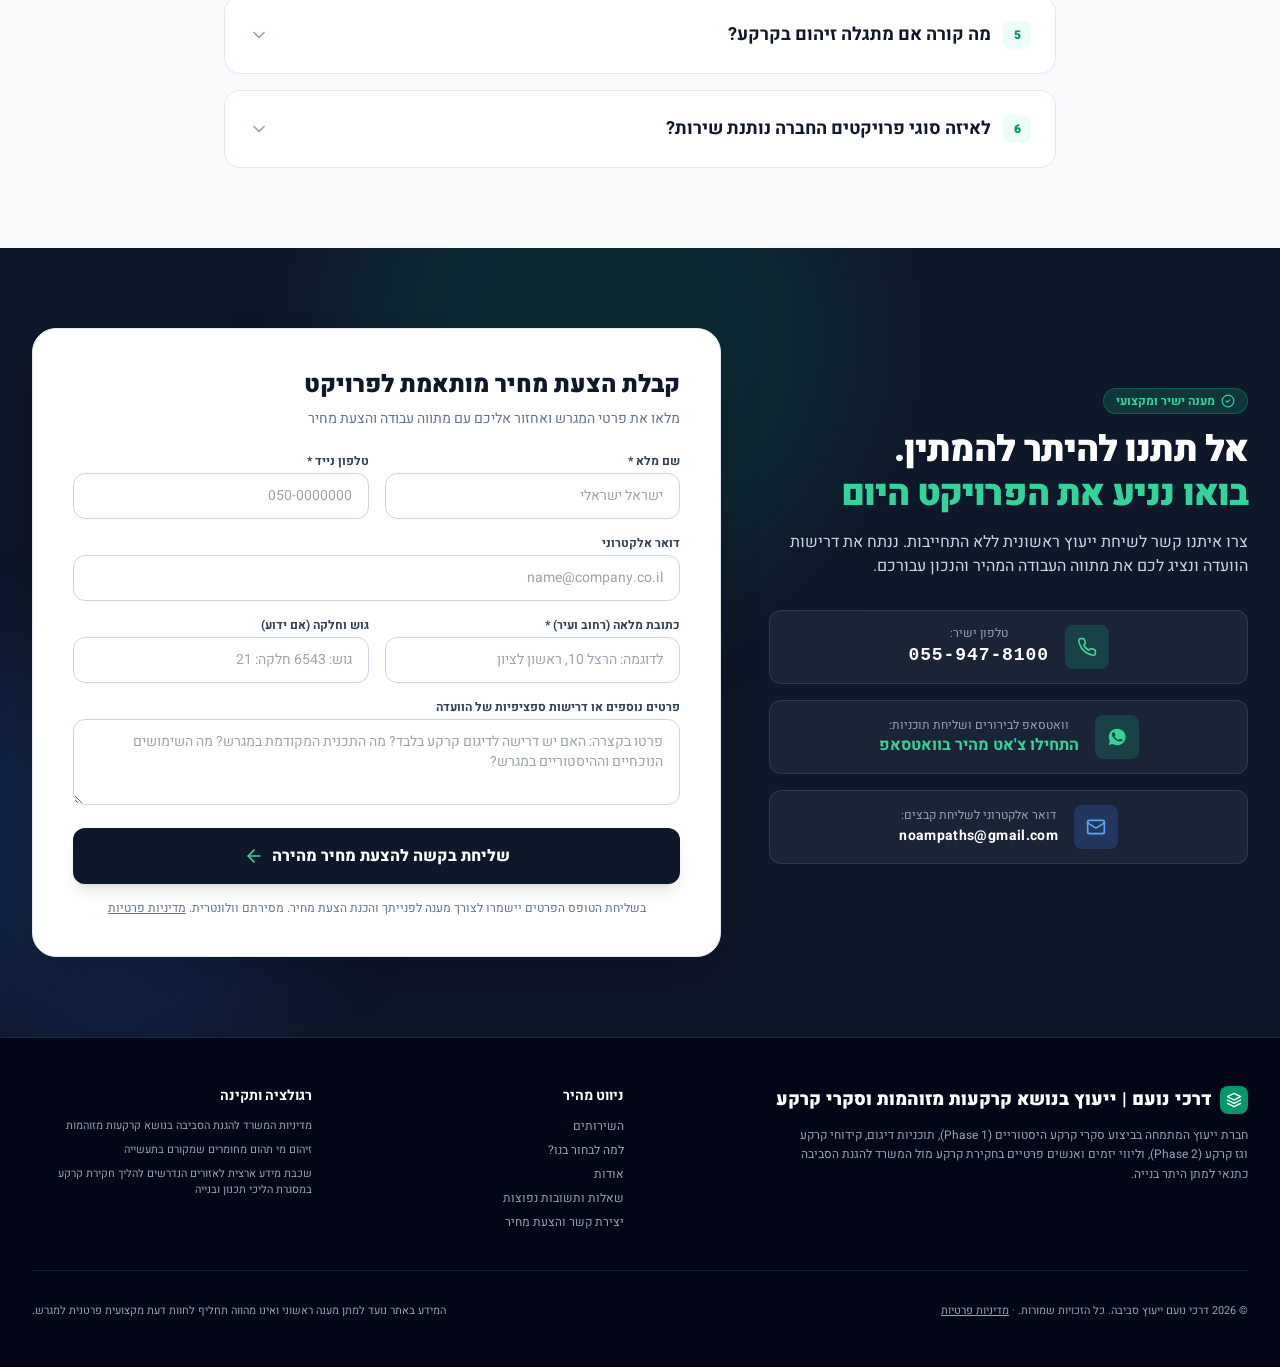
==== commit ef8cc946: "Services card: remove footer tag/link; demolition -> excavation wording Co-Authored-By: Claude Sonne" ====
--- a/index.html
+++ b/index.html
@@ -848,13 +848,6 @@
             </ul>
           </div>
 
-          <div class="pt-4 border-t border-slate-100 flex items-center justify-center gap-4 flex-wrap">
-            <span class="text-xs font-bold text-teal-700 bg-teal-50 px-2.5 py-1 rounded">אישור NFA לשחרור המגרש</span>
-            <a href="#quick-form" class="text-xs font-bold text-slate-900 hover:text-teal-600 flex items-center gap-1 group-hover:translate-x-1 transition">
-              <span>ייעוץ שיקום קרקע</span>
-              <svg xmlns="http://www.w3.org/2000/svg" viewBox="0 0 24 24" fill="none" stroke="currentColor" stroke-width="2" stroke-linecap="round" stroke-linejoin="round" aria-hidden="true" class="w-4 h-4"><path d="m15 18-6-6 6-6"/></svg>
-            </a>
-          </div>
         </div>
 
       </div>
@@ -937,7 +930,7 @@
           </div>
           <h3 class="font-extrabold text-slate-900 text-lg mb-2">יזמי התחדשות עירונית</h3>
           <p class="text-xs text-slate-600 leading-relaxed">
-            סגירת תנאים סביבתיים להיתרי הריסה ובנייה בלוחות זמנים צפופים.
+            סגירת תנאים סביבתיים להיתרי חפירה ובנייה בלוחות זמנים צפופים.
           </p>
         </div>
 
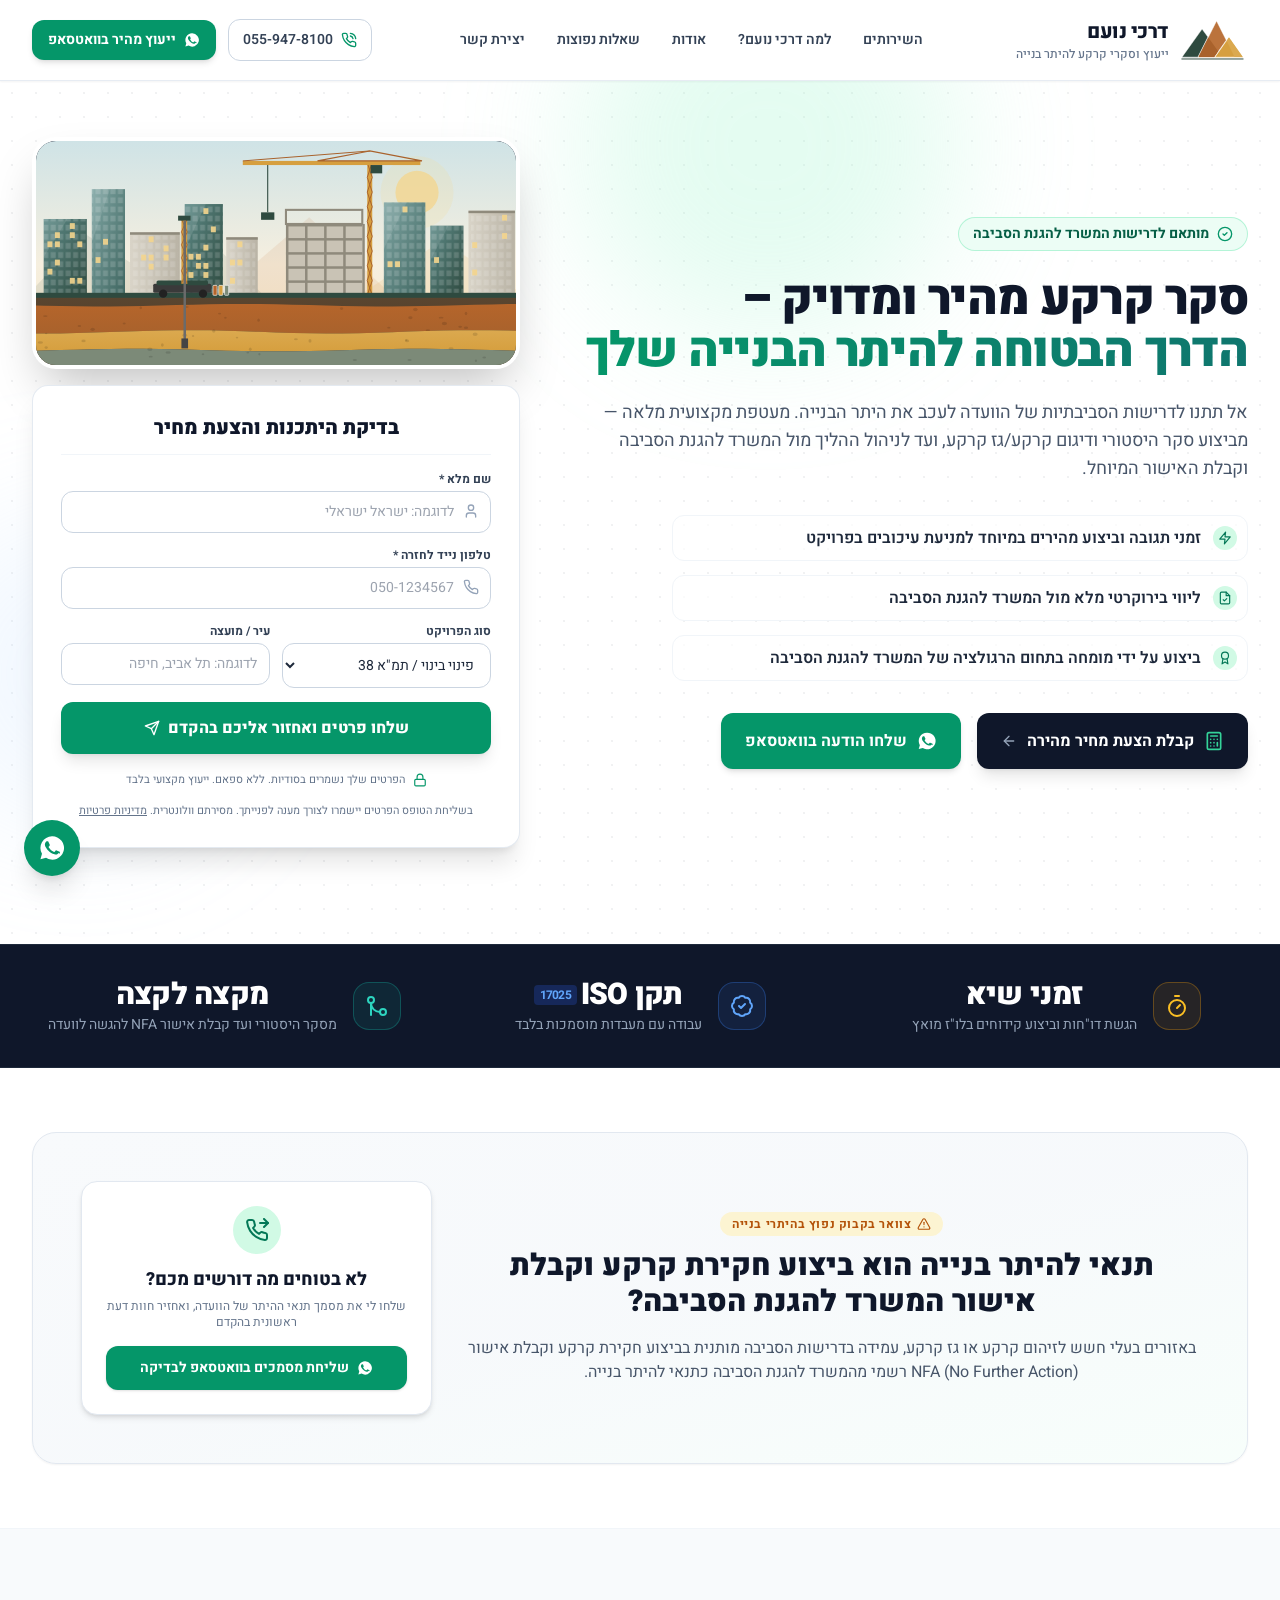
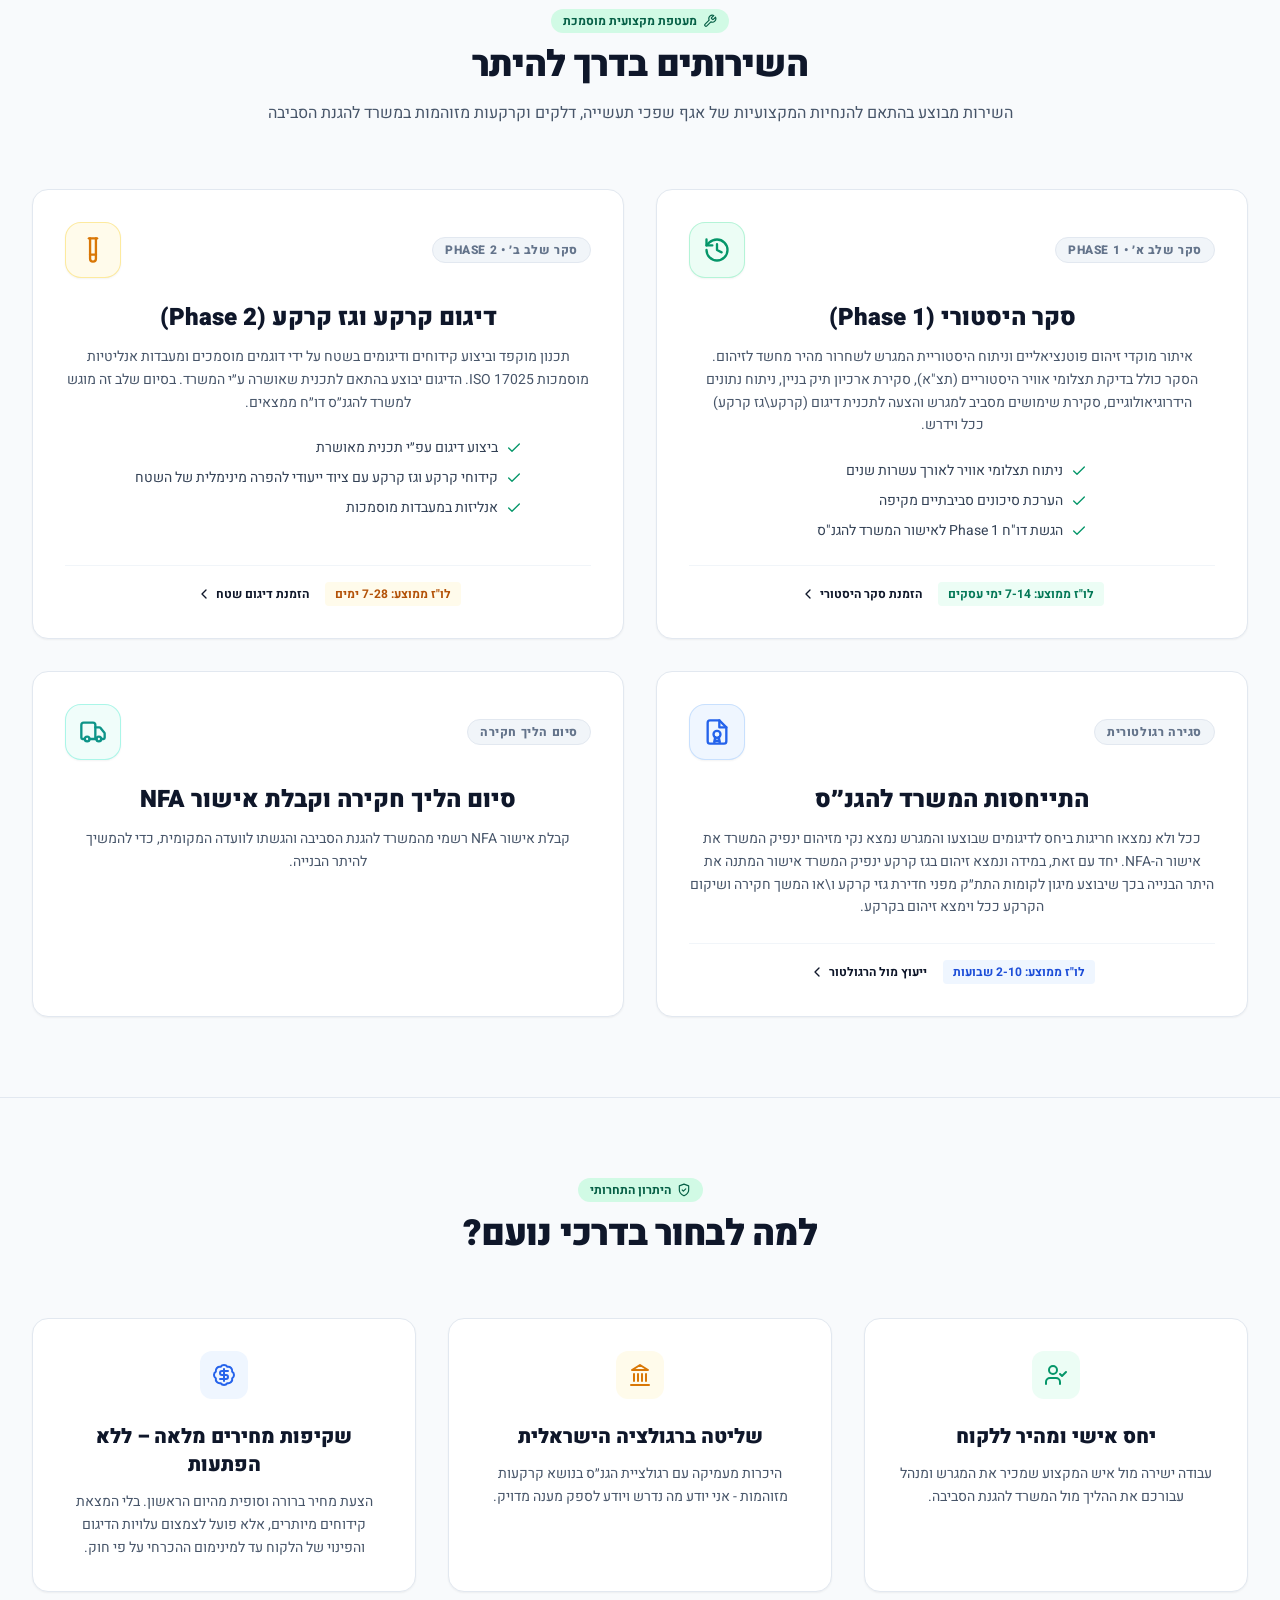
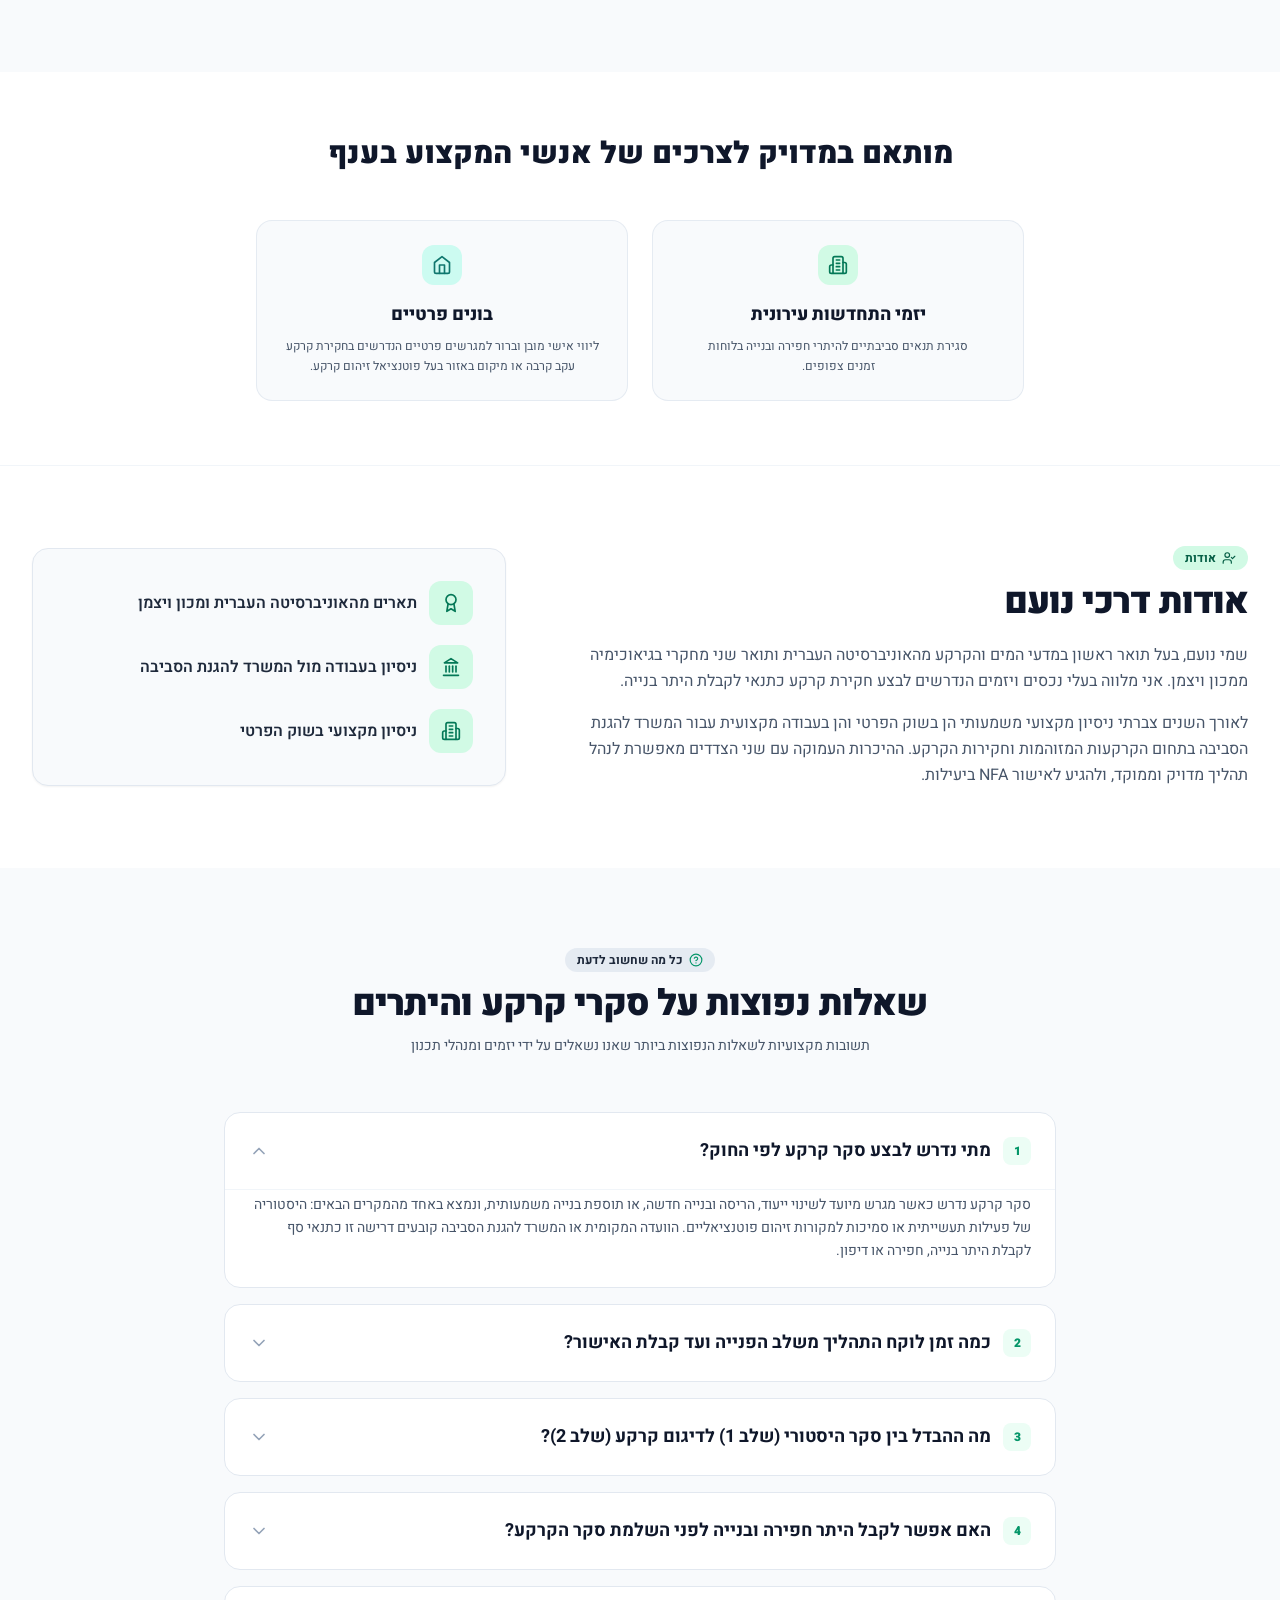
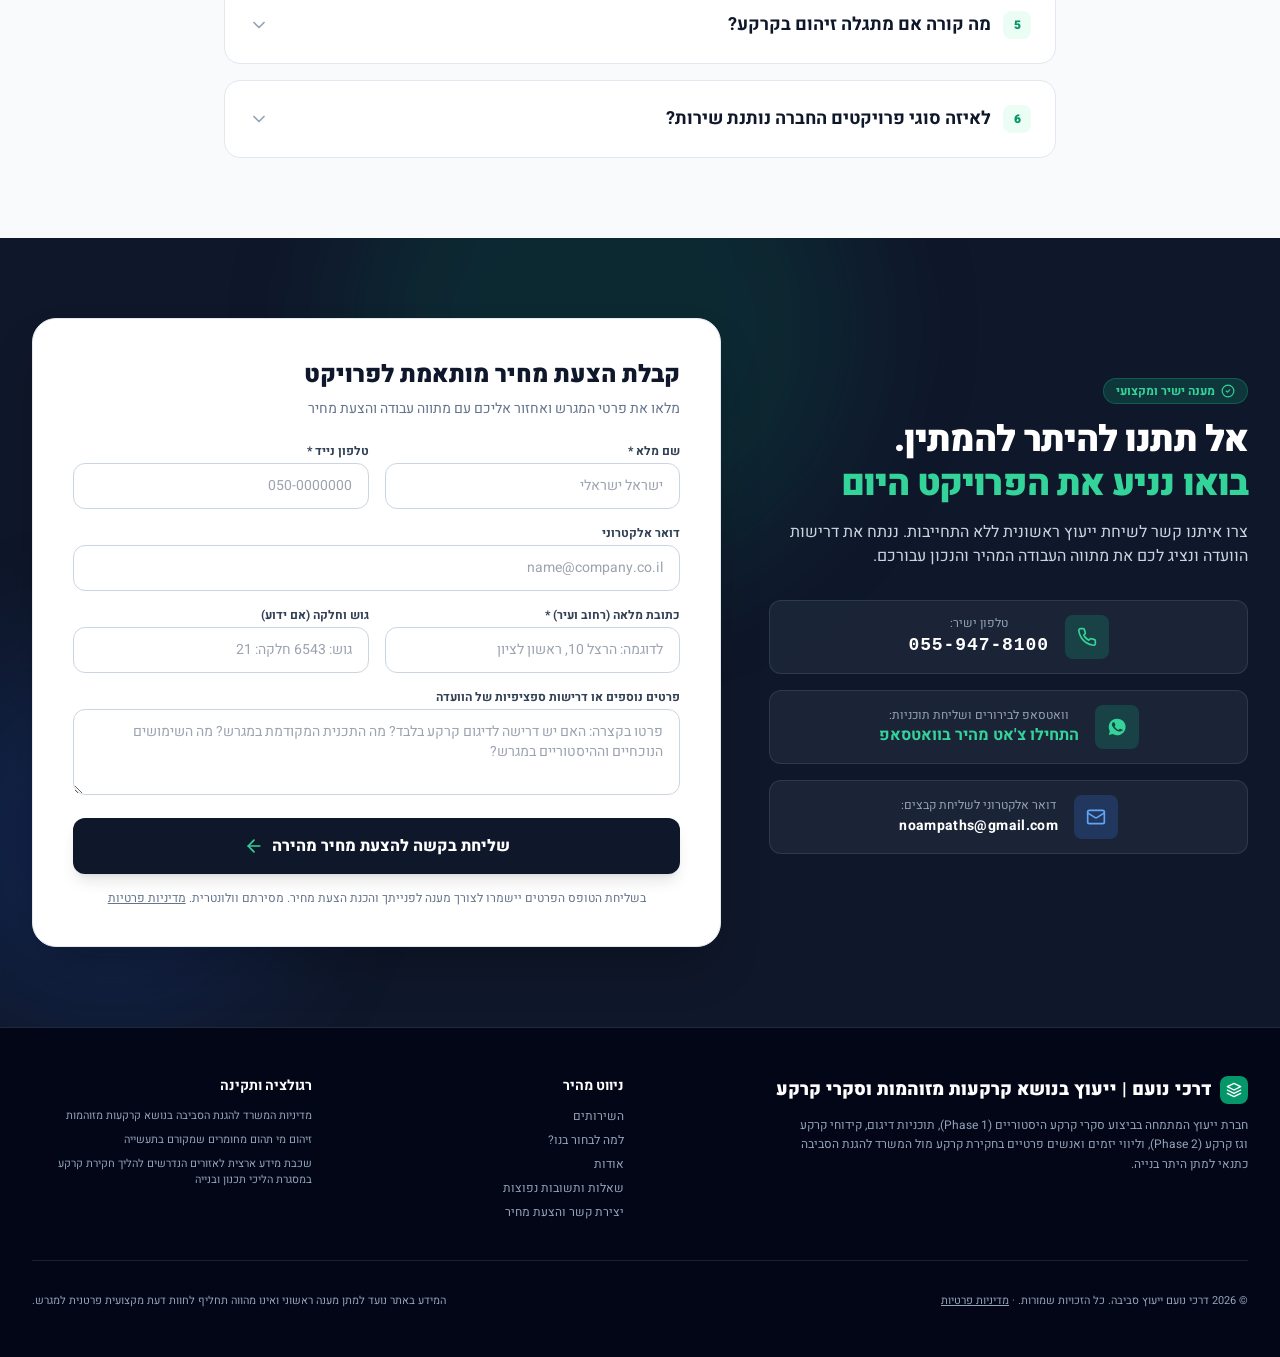
==== commit 2de80597: "Services card: replace paragraph with single sentence, remove bullets Co-Authored-By: Claude Sonnet " ====
--- a/index.html
+++ b/index.html
@@ -71,7 +71,7 @@
       "name": "כמה זמן לוקח התהליך משלב הפנייה ועד קבלת האישור?",
       "acceptedAnswer": {
         "@type": "Answer",
-        "text": "סקר היסטורי (שלב 1) אורך בדרך כלל בין 7 ל-14 ימי עסקים מרגע קבלת כל החומרים. במידה והסקר ההיסטורי משחרר את האתר מחשד לזיהום – ניתן לקבל אישור רגולטורי מהיר. במידה ונדרש שלב דיגומים (שלב 2), התהליך כולל תוכנית דיגום, קידוחי שטח ובדיקות מעבדה, ועלול להוסיף עוד מספר שבועות עבור ביצוע הדיגומים וקבלת האישור הסופי של המשרד להגנ״ס. אנו עושים מאמץ מירבי לקצר את הזמנים למינימום האפשרי."
+        "text": "הכנת סקר היסטורי (שלב 1) אורכת בדרך כלל 7 עד 14 ימי עסקים, מרגע תחילת כתיבת הדוח ועד הגשתו למשרד להגנת הסביבה. משך הטיפול במשרד להגנ״ס משתנה כתלות בעומסים הקיימים במחוז. אם הסקר משחרר את האתר מחשד לזיהום, ניתן לקבל אישור רגולטורי מהיר. אם נדרש שלב דיגומים (שלב 2), התהליך כולל תוכנית דיגום, קידוחי שטח ובדיקות מעבדה, ועלול להוסיף עוד מספר שבועות. אני עושה מאמץ לקצר את הזמנים למינימום האפשרי."
       }
     },
     {
@@ -833,19 +833,8 @@
             </h3>
 
             <p class="text-slate-600 text-sm leading-relaxed mb-6">
-              פתרונות הנדסיים וכלכליים חכמים במקרה של גילוי זיהום בשטח. תכנון תוכנית חפירה ופינוי (Remediation Plan), ניהול תעודות המשלוח (מניפסטים) לאתרי קצה מורשים בישראל, והובלת התהליך עד להנפקת אישור NFA (No Further Action) לקרקע נקייה.
+              קבלת אישור NFA רשמי מהמשרד להגנת הסביבה והגשתו לוועדה המקומית, כדי להמשיך להיתר הבנייה.
             </p>
-
-            <ul class="space-y-2.5 mb-6 text-xs sm:text-sm text-slate-700 w-fit mx-auto text-right">
-              <li class="flex items-center justify-start gap-2">
-                <svg xmlns="http://www.w3.org/2000/svg" viewBox="0 0 24 24" fill="none" stroke="currentColor" stroke-width="2" stroke-linecap="round" stroke-linejoin="round" aria-hidden="true" class="w-4 h-4 text-emerald-600 shrink-0"><path d="M20 6 9 17l-5-5"/></svg>
-                <span>הנפקת אישור NFA רשמי מהמשרד להגנת הסביבה</span>
-              </li>
-              <li class="flex items-center justify-start gap-2">
-                <svg xmlns="http://www.w3.org/2000/svg" viewBox="0 0 24 24" fill="none" stroke="currentColor" stroke-width="2" stroke-linecap="round" stroke-linejoin="round" aria-hidden="true" class="w-4 h-4 text-emerald-600 shrink-0"><path d="M20 6 9 17l-5-5"/></svg>
-                <span>הגשת אישור המשרד להגנ״ס לועדה המקומית</span>
-              </li>
-            </ul>
           </div>
 
         </div>
@@ -1037,7 +1026,7 @@
             <svg xmlns="http://www.w3.org/2000/svg" viewBox="0 0 24 24" fill="none" stroke="currentColor" stroke-width="2" stroke-linecap="round" stroke-linejoin="round" aria-hidden="true" class="w-5 h-5 text-slate-400 group-open:rotate-180 transition-transform duration-200"><path d="m6 9 6 6 6-6"/></svg>
           </summary>
           <div class="px-6 pb-6 pt-1 text-slate-600 text-sm leading-relaxed border-t border-slate-100">
-            סקר היסטורי (שלב 1) אורך בדרך כלל בין 7 ל-14 ימי עסקים מרגע קבלת כל החומרים. במידה והסקר ההיסטורי משחרר את האתר מחשד לזיהום – ניתן לקבל אישור רגולטורי מהיר. במידה ונדרש שלב דיגומים (שלב 2), התהליך כולל תוכנית דיגום, קידוחי שטח ובדיקות מעבדה, ועלול להוסיף עוד מספר שבועות עבור ביצוע הדיגומים וקבלת האישור הסופי של המשרד להגנ״ס. אנו עושים מאמץ מירבי לקצר את הזמנים למינימום האפשרי.
+            הכנת סקר היסטורי (שלב 1) אורכת בדרך כלל 7 עד 14 ימי עסקים, מרגע תחילת כתיבת הדוח ועד הגשתו למשרד להגנת הסביבה. משך הטיפול במשרד להגנ״ס משתנה כתלות בעומסים הקיימים במחוז. אם הסקר משחרר את האתר מחשד לזיהום, ניתן לקבל אישור רגולטורי מהיר. אם נדרש שלב דיגומים (שלב 2), התהליך כולל תוכנית דיגום, קידוחי שטח ובדיקות מעבדה, ועלול להוסיף עוד מספר שבועות. אני עושה מאמץ לקצר את הזמנים למינימום האפשרי.
           </div>
         </details>
 
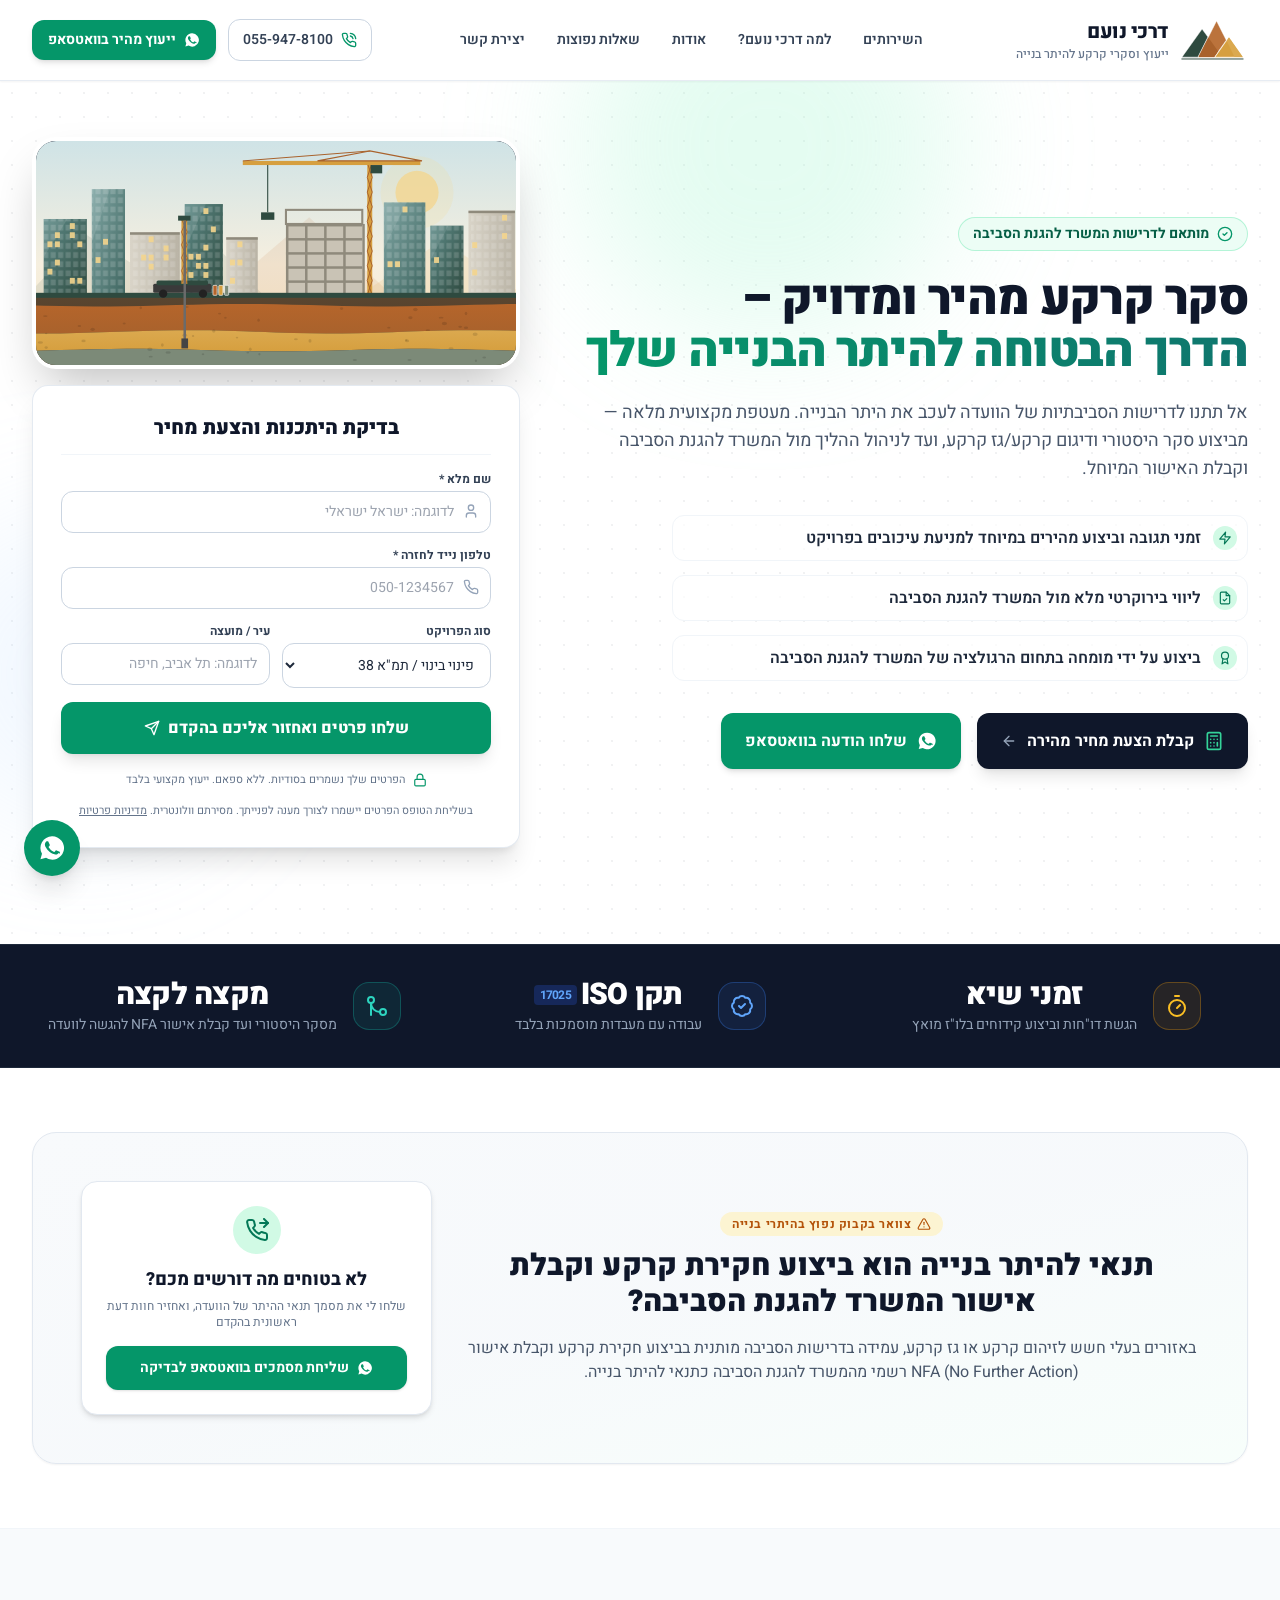
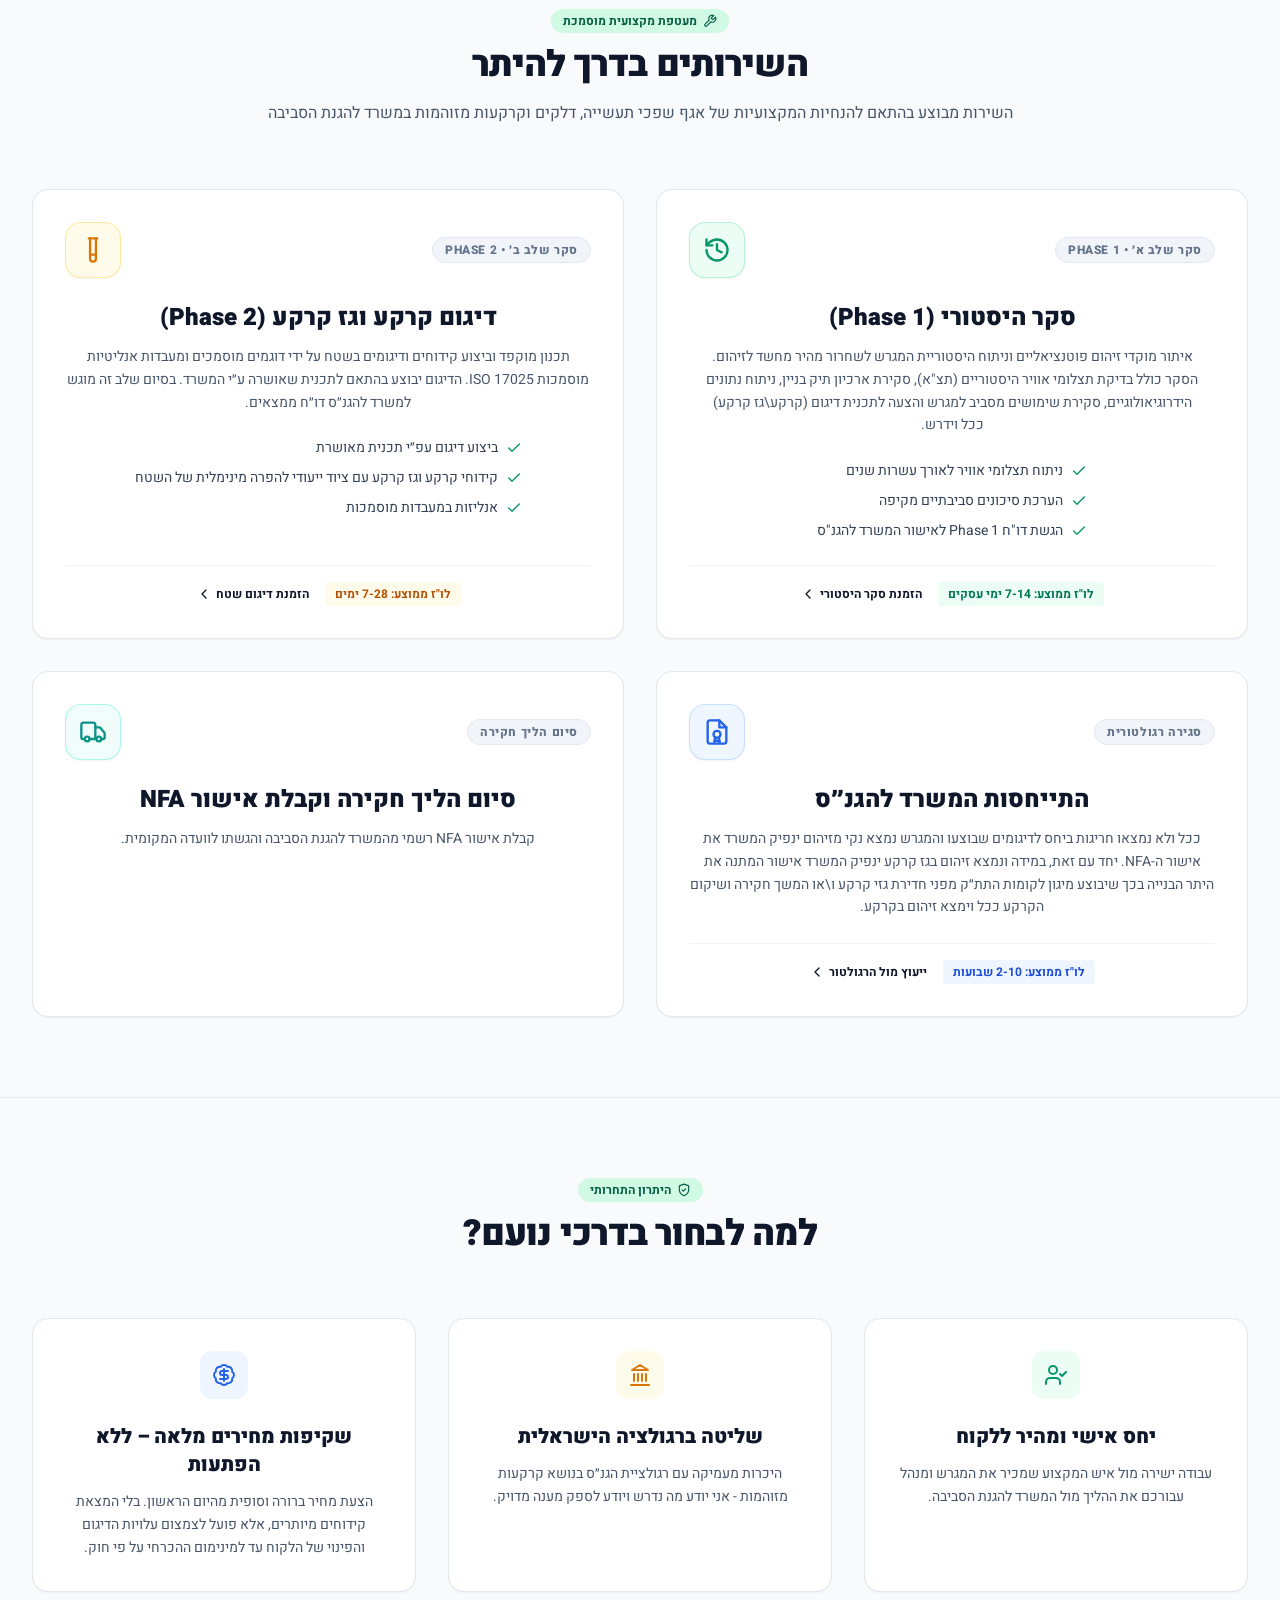
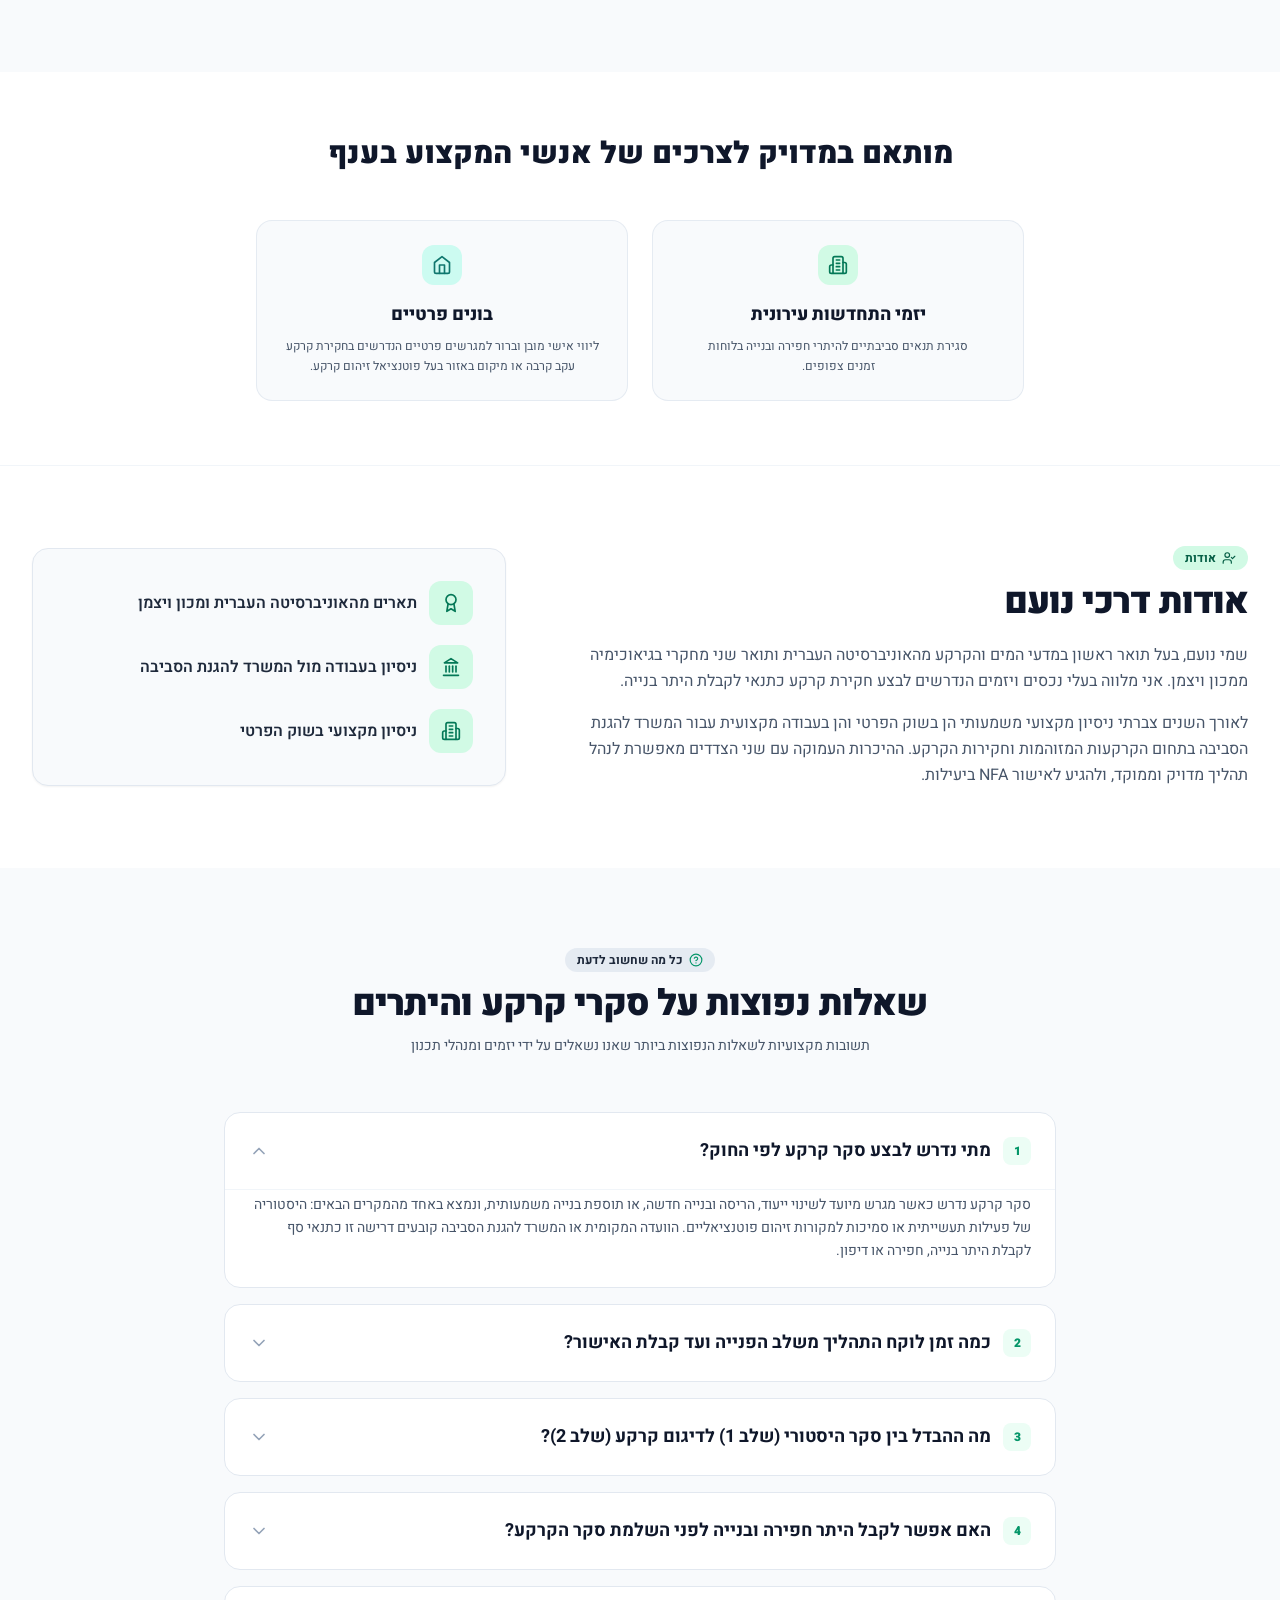
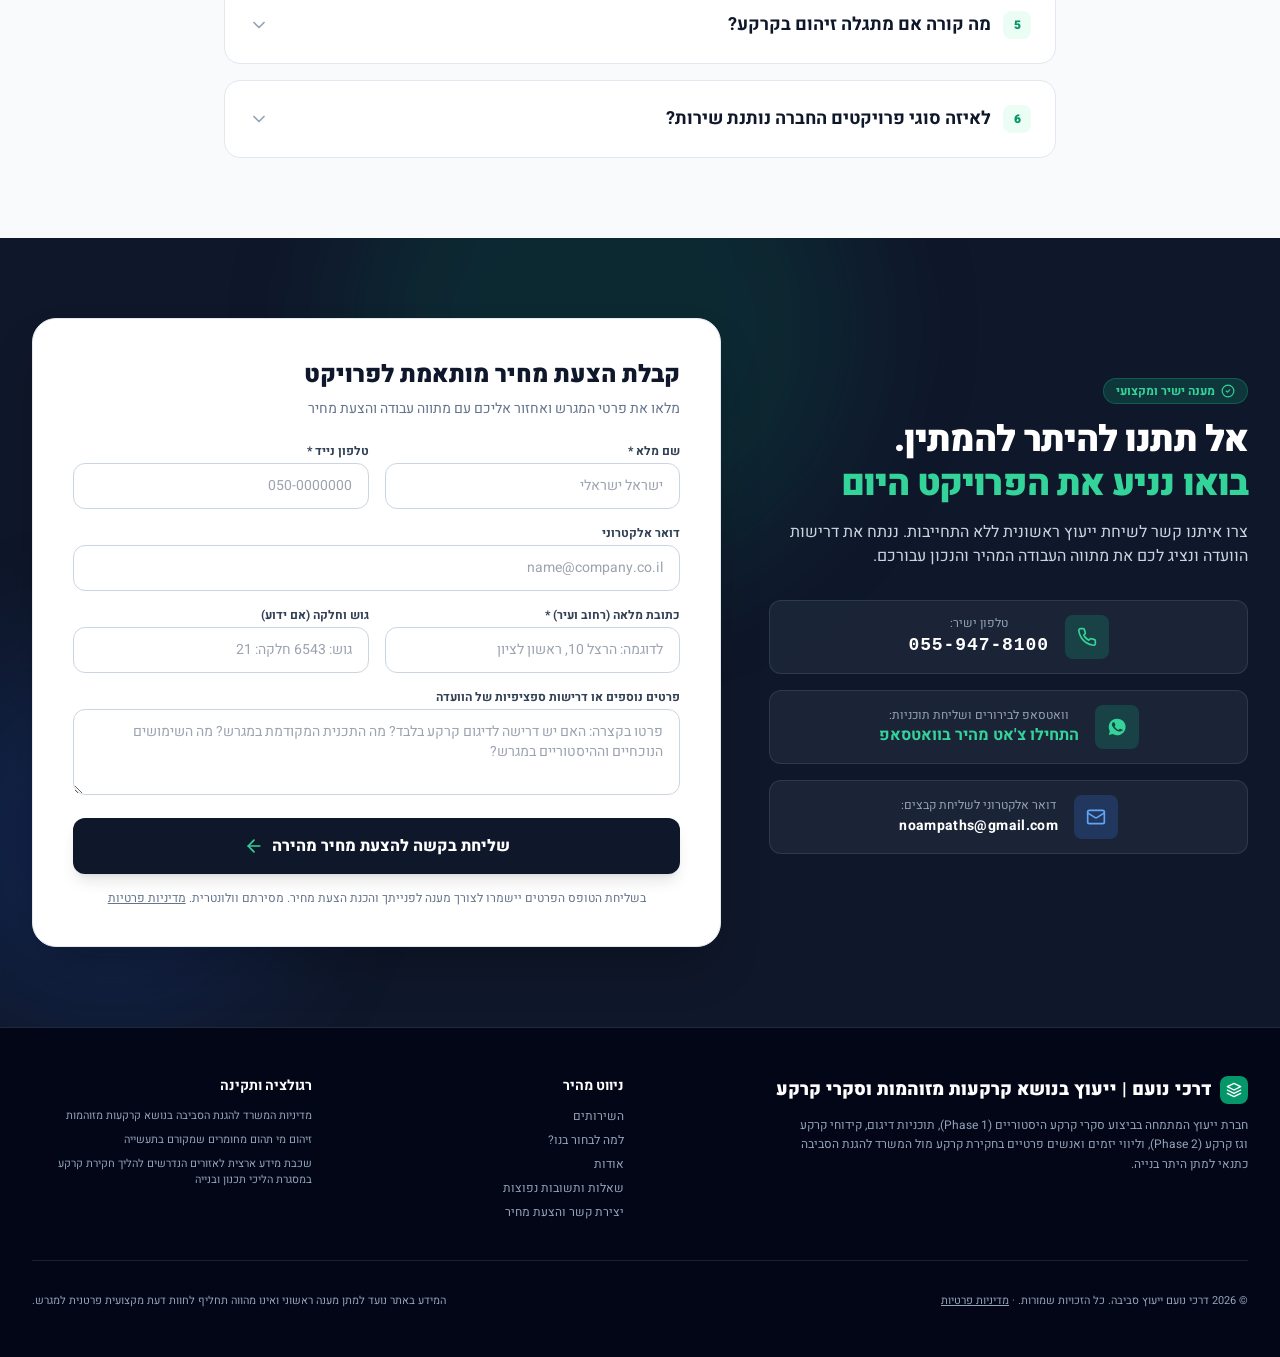
==== commit 21ae587b: "Services card: end sentence after local committee Co-Authored-By: Claude Sonnet 5.5 <noreply@anthrop" ====
--- a/index.html
+++ b/index.html
@@ -833,7 +833,7 @@
             </h3>
 
             <p class="text-slate-600 text-sm leading-relaxed mb-6">
-              קבלת אישור NFA רשמי מהמשרד להגנת הסביבה והגשתו לוועדה המקומית, כדי להמשיך להיתר הבנייה.
+              קבלת אישור NFA רשמי מהמשרד להגנת הסביבה והגשתו לוועדה המקומית.
             </p>
           </div>
 
